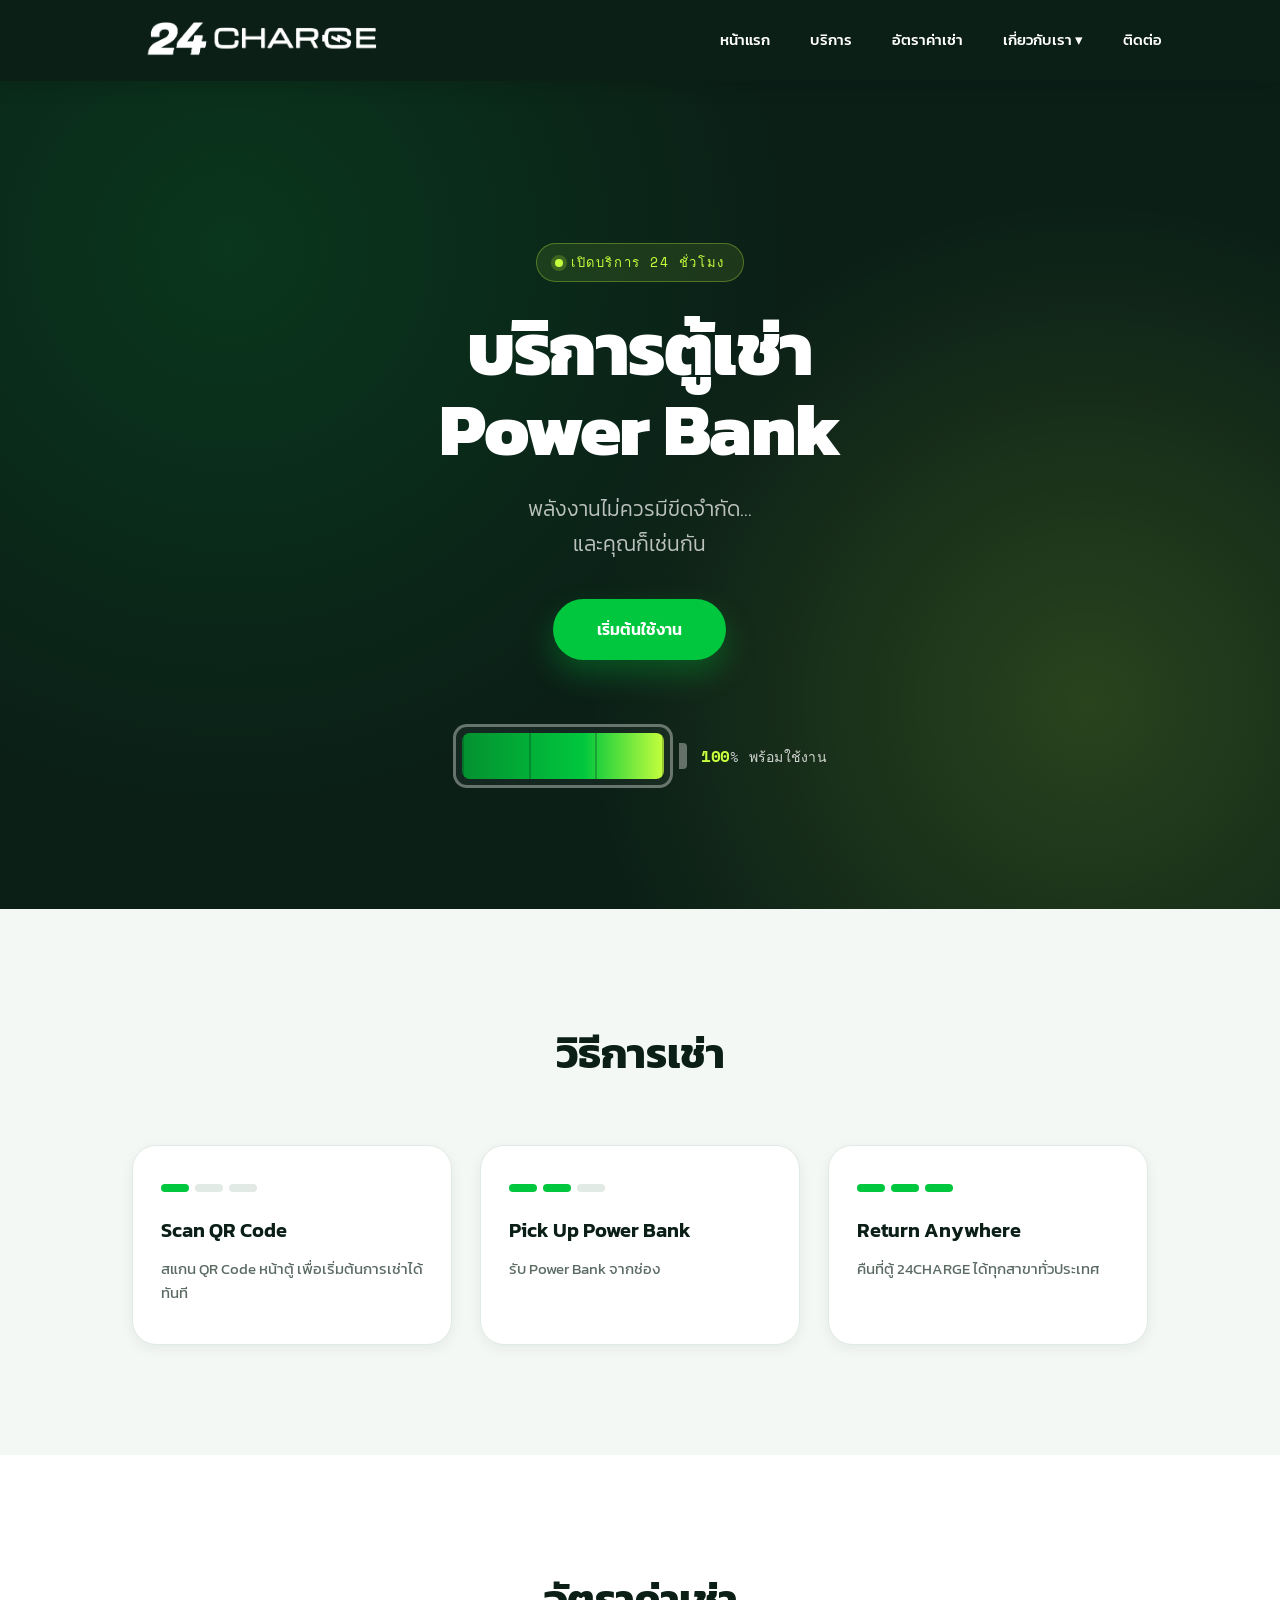
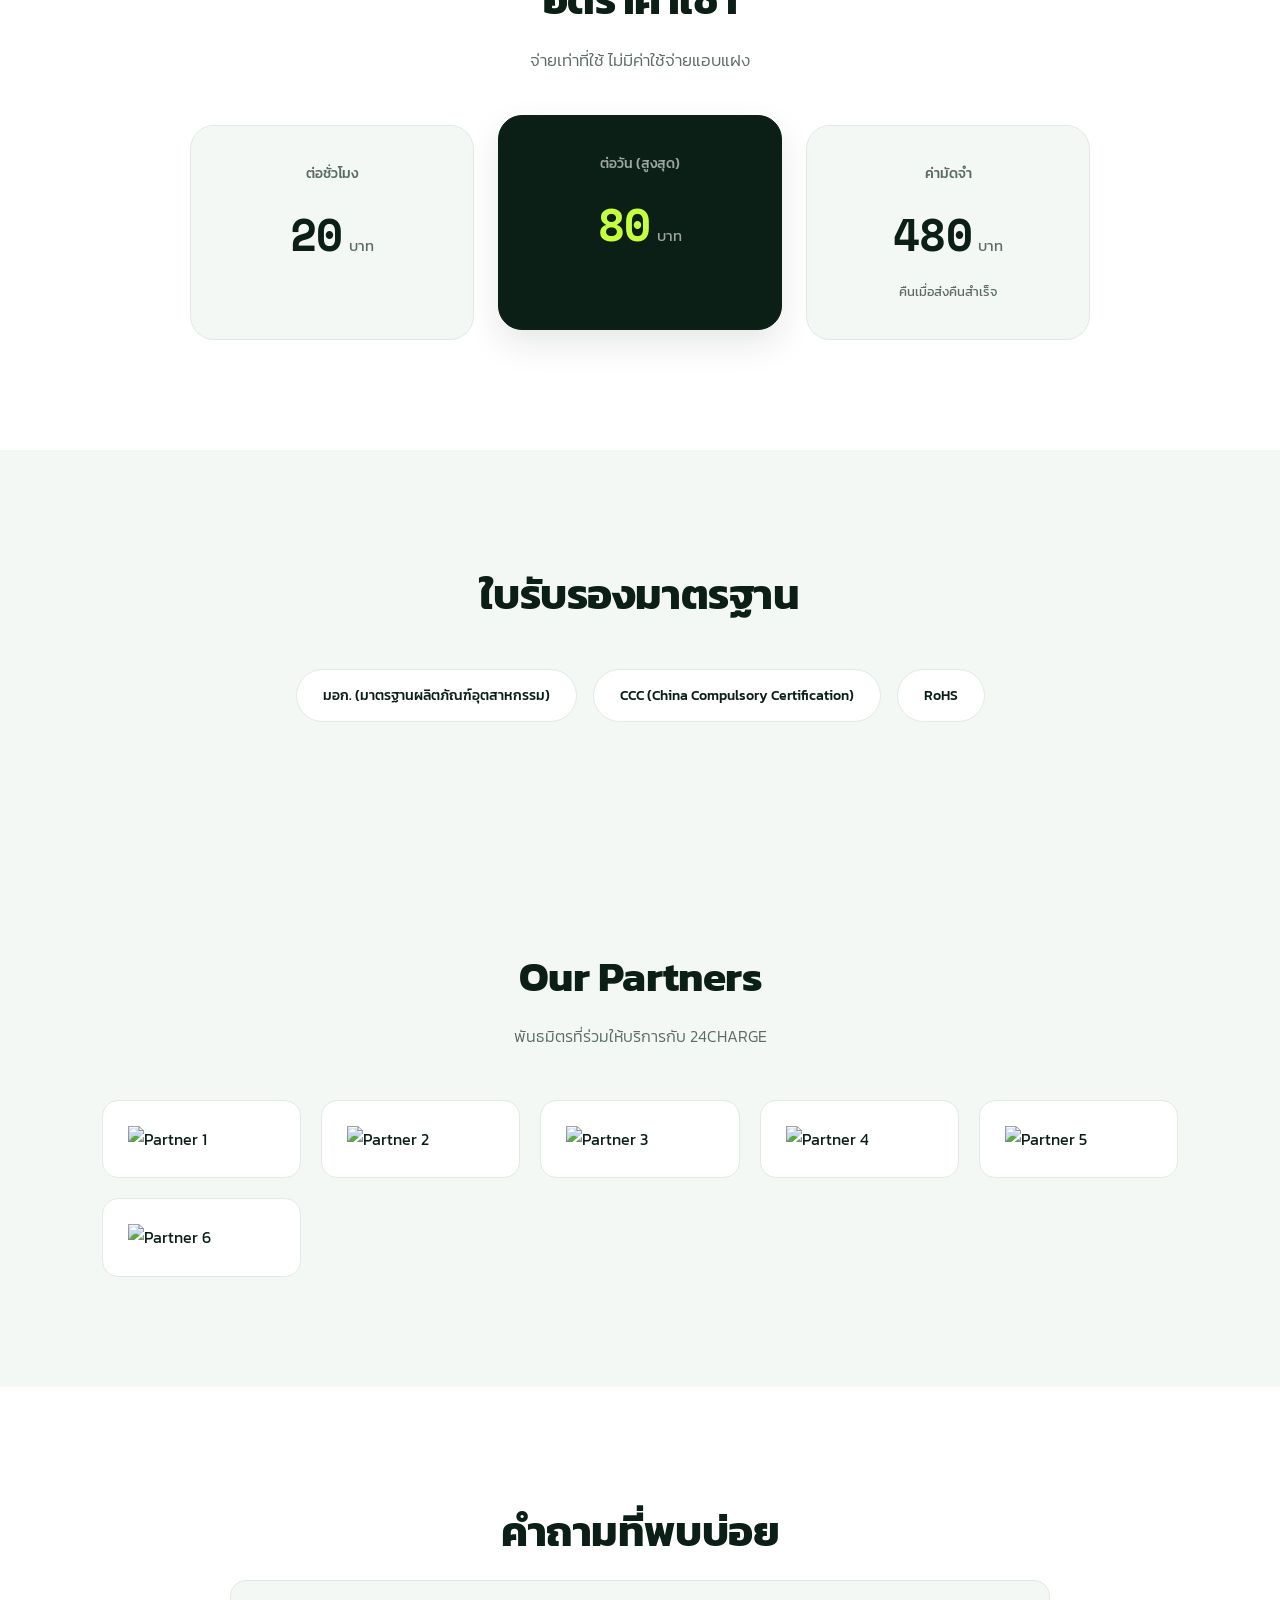
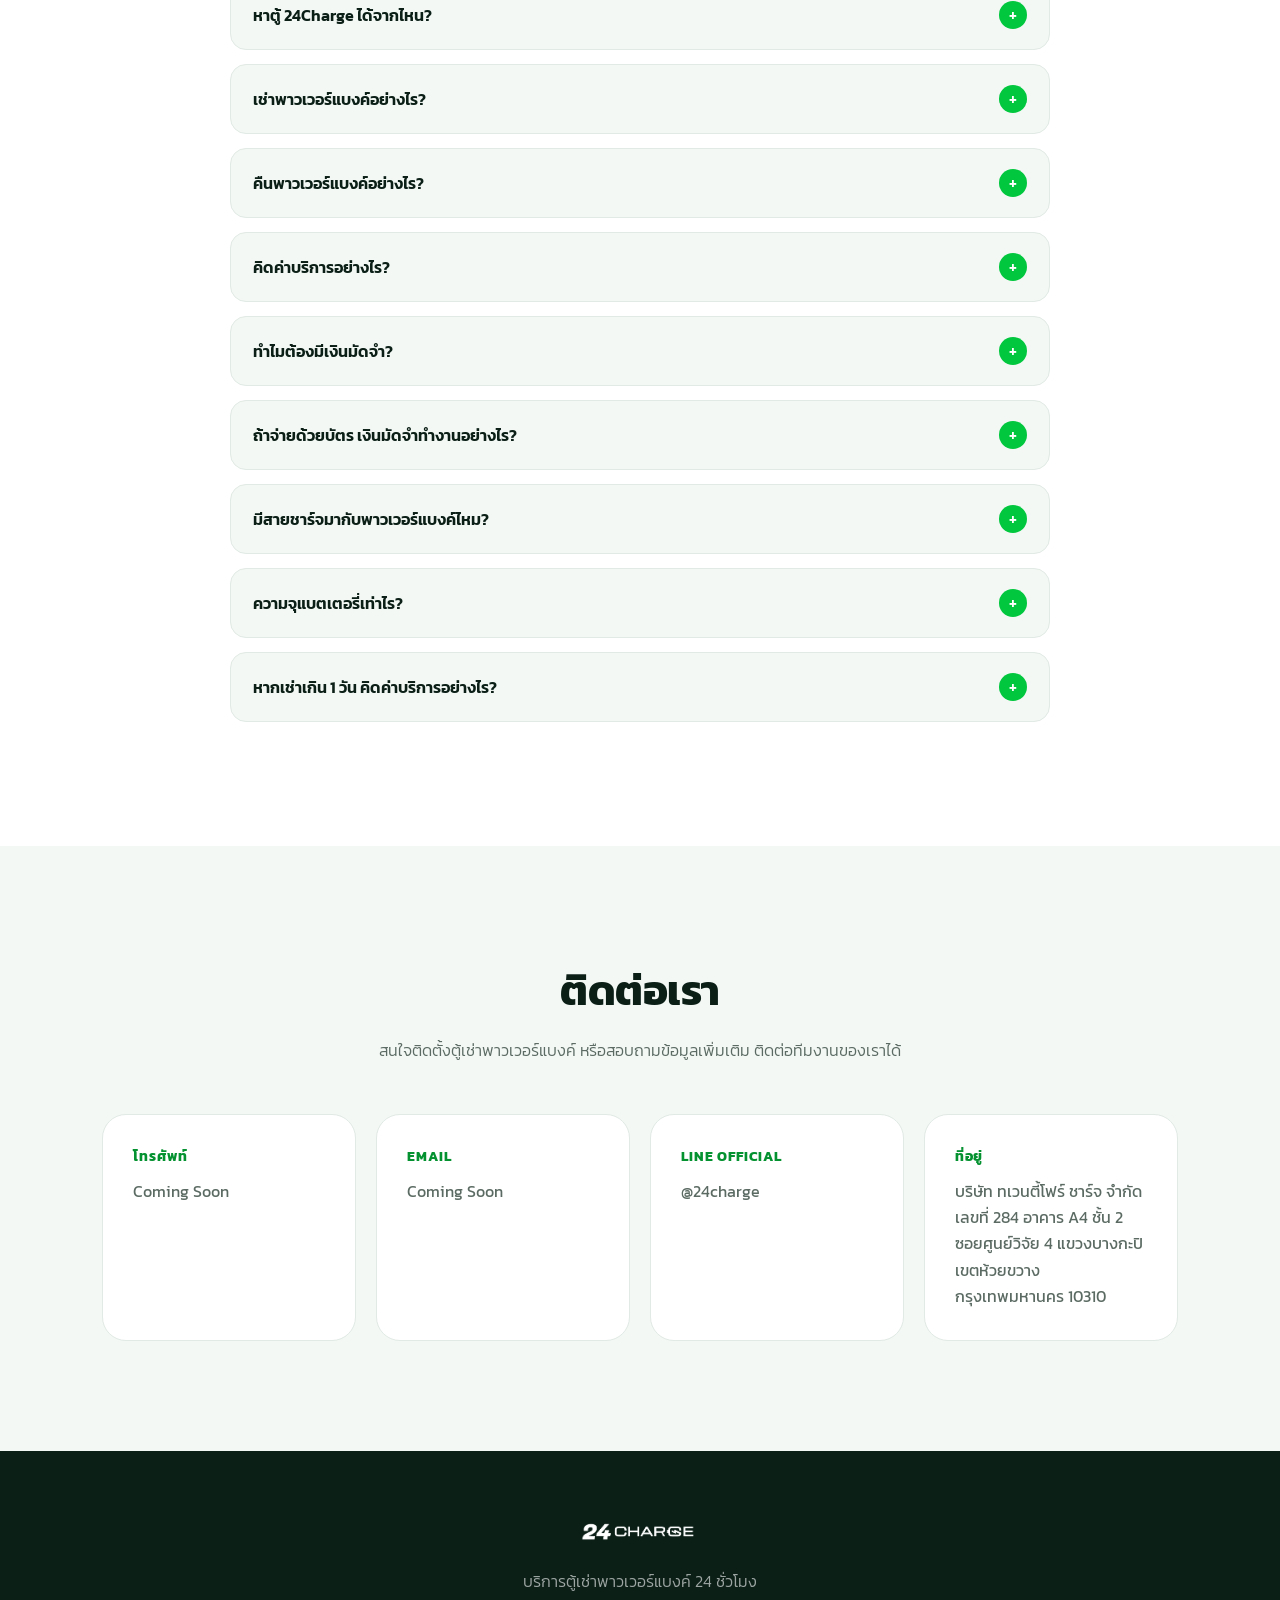
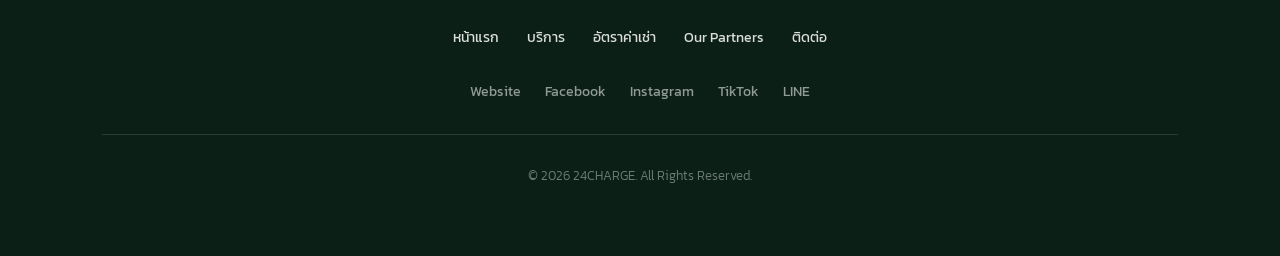
==== index.html @ c63363bd "Add website files" ====
<!DOCTYPE html>
<html lang="th">

<head>
    <meta charset="UTF-8">
    <meta name="viewport" content="width=device-width, initial-scale=1.0">

    <title>24CHARGE | Power Bank Rental</title>

    <!-- Google Font -->
    <link rel="preconnect" href="https://fonts.googleapis.com">
    <link rel="preconnect" href="https://fonts.gstatic.com" crossorigin>
    <link href="https://fonts.googleapis.com/css2?family=Kanit:wght@300;400;500;700;800&family=Space+Mono:wght@400;700&display=swap" rel="stylesheet">

    <!-- CSS -->
    <link rel="stylesheet" href="style.css">
</head>

<body>

    <!-- =======================
            NAVBAR
    ======================== -->

    <nav>

        <div class="logo">
            <a href="#hero">
                <img src="image/logo.png" alt="24CHARGE Logo">
            </a>
        </div>

        <button class="menu-toggle" aria-label="เปิดเมนู">
            <span></span>
            <span></span>
            <span></span>
        </button>

        <ul class="nav-menu">

            <li>
                <a href="#hero">หน้าแรก</a>
            </li>

            <li>
                <a href="#service">บริการ</a>
            </li>

            <li>
                <a href="#pricing">อัตราค่าเช่า</a>
            </li>

            <li class="dropdown">

                <a href="#" class="dropdown-btn">
                    เกี่ยวกับเรา
                    <span class="arrow">▾</span>
                </a>

                <ul class="dropdown-menu">

                    <li>
                        <a href="#partners">Our Partners</a>
                    </li>

                    <li>
                        <a href="#certificate">ใบรับรองมาตรฐาน</a>
                    </li>

                    <li>
                        <a href="#faq">FAQ</a>
                    </li>

                    <li>
                        <a href="#contact">ติดต่อเรา</a>
                    </li>

                </ul>

            </li>

            <li>
                <a href="#contact">ติดต่อ</a>
            </li>

        </ul>

    </nav>

    <!-- =======================
            HERO
    ======================== -->

    <section class="hero" id="hero">

        <div class="hero-content">

            <p class="eyebrow">เปิดบริการ 24 ชั่วโมง</p>

            <h1>
                บริการตู้เช่า
                <br>
                Power Bank
            </h1>

            <p class="hero-lead">
                พลังงานไม่ควรมีขีดจำกัด...
                <br>
                และคุณก็เช่นกัน
            </p>

            <a href="#service" class="btn">
                เริ่มต้นใช้งาน
            </a>

            <div class="battery-visual" aria-hidden="true">
                <div class="battery-shell">
                    <div class="battery-fill"></div>
                    <div class="battery-ticks">
                        <span></span><span></span><span></span><span></span>
                    </div>
                </div>
                <span class="battery-cap"></span>
                <p class="battery-label"><span class="num">100</span>% พร้อมใช้งาน</p>
            </div>

        </div>

    </section>

    <!-- =======================
            HOW IT WORKS
    ======================= -->

    <section class="how-it-works" id="service">

        <h2>วิธีการเช่า</h2>

        <div class="steps">

            <div class="step">
                <span class="step-pips"><i class="filled"></i><i></i><i></i></span>
                <h3>Scan QR Code</h3>
                <p>
                    สแกน QR Code หน้าตู้
                    เพื่อเริ่มต้นการเช่าได้ทันที
                </p>
            </div>

            <div class="step">
                <span class="step-pips"><i class="filled"></i><i class="filled"></i><i></i></span>
                <h3>Pick Up Power Bank</h3>
                <p>
                    รับ Power Bank
                    จากช่อง
                </p>
            </div>

            <div class="step">
                <span class="step-pips"><i class="filled"></i><i class="filled"></i><i class="filled"></i></span>
                <h3>Return Anywhere</h3>
                <p>
                    คืนที่ตู้ 24CHARGE
                    ได้ทุกสาขาทั่วประเทศ
                </p>
            </div>

        </div>

    </section>

    <!-- =======================
            PRICING
    ======================= -->

    <section class="pricing" id="pricing">

        <h2>อัตราค่าเช่า</h2>
        <p class="section-lead">จ่ายเท่าที่ใช้ ไม่มีค่าใช้จ่ายแอบแฝง</p>

        <div class="price-grid">

            <div class="price-card">
                <p class="price-label">ต่อชั่วโมง</p>
                <p class="price-value"><span class="num">20</span><small>บาท</small></p>
            </div>

            <div class="price-card price-card--brand">
                <p class="price-label">ต่อวัน (สูงสุด)</p>
                <p class="price-value"><span class="num">80</span><small>บาท</small></p>
            </div>

            <div class="price-card">
                <p class="price-label">ค่ามัดจำ</p>
                <p class="price-value"><span class="num">480</span><small>บาท</small></p>
                <p class="price-note">คืนเมื่อส่งคืนสำเร็จ</p>
            </div>

        </div>

    </section>

    <!-- =======================
          CERTIFICATES
    ======================= -->

    <section class="certificates" id="certificate">

        <h2>ใบรับรองมาตรฐาน</h2>

        <div class="certificate-list">
            <a href="#">มอก. (มาตรฐานผลิตภัณฑ์อุตสาหกรรม)</a>
            <a href="#">CCC (China Compulsory Certification)</a>
            <a href="#">RoHS</a>
        </div>

    </section>

    <!-- =======================
          OUR PARTNERS
    ======================= -->

    <section class="partners" id="partners">

        <h2>Our Partners</h2>

        <p class="partners-subtitle">
            พันธมิตรที่ร่วมให้บริการกับ 24CHARGE
        </p>

        <div class="partners-grid">
            <div class="partner-card"><img src="image/partner1.png" alt="Partner 1"></div>
            <div class="partner-card"><img src="image/partner2.png" alt="Partner 2"></div>
            <div class="partner-card"><img src="image/partner3.png" alt="Partner 3"></div>
            <div class="partner-card"><img src="image/partner4.png" alt="Partner 4"></div>
            <div class="partner-card"><img src="image/partner5.png" alt="Partner 5"></div>
            <div class="partner-card"><img src="image/partner6.png" alt="Partner 6"></div>
        </div>

    </section>

    <!-- =======================
            FAQ
    ======================= -->

    <section class="faq" id="faq">

        <h2>คำถามที่พบบ่อย</h2>

        <div class="faq-item">
            <button class="faq-question">
                หาตู้ 24Charge ได้จากไหน?
                <span>+</span>
            </button>
            <div class="faq-answer">
                <p>
                    สามารถดูตำแหน่งตู้ใกล้เคียงทั้งหมด <br>
                    ซึ่งแสดงจำนวนพาวเวอร์แบงค์ที่พร้อมให้เช่า <br>
                    และช่องว่างสำหรับคืน ได้จากแผนที่ภายในแอป 24Charge
                </p>
            </div>
        </div>

        <div class="faq-item">
            <button class="faq-question">
                เช่าพาวเวอร์แบงค์อย่างไร?
                <span>+</span>
            </button>
            <div class="faq-answer">
                <p>
                    เปิดแอป 24Charge หรือหน้าเว็บไซต์ <br>
                    แล้วสแกน QR Code บนตู้เพื่อเริ่มเช่า
                </p>
            </div>
        </div>

        <div class="faq-item">
            <button class="faq-question">
                คืนพาวเวอร์แบงค์อย่างไร?
                <span>+</span>
            </button>
            <div class="faq-answer">
                <p>
                    นำไปคืนที่ตู้ 24Charge ใดก็ได้ ใส่พาวเวอร์แบงค์ลงช่องว่าง <br>
                    ระบบจะแสดงผลการคืน พร้อมสรุปรายละเอียดการเช่า <br>
                    ในการคืนพาวเวอร์แบงค์ ผู้ใช้ต้องใส่พาวเวอร์แบงค์ <br>
                    โดยหันด้านที่มีสายชาร์จเข้าไปในช่องว่างของตู้
                </p>
            </div>
        </div>

        <div class="faq-item">
            <button class="faq-question">
                คิดค่าบริการอย่างไร?
                <span>+</span>
            </button>
            <div class="faq-answer">
                <p>
                    ค่าบริการชั่วโมงละ 20 บาท แต่ไม่เกิน 80 บาทต่อวัน <br>
                    เศษของชั่วโมงจะถูกคิดเป็นชั่วโมงเต็ม <br>
                    ถ้าเช่ามากกว่า 6 วัน ระบบจะถือว่า "ไม่คืน" <br>
                    และจะถูกคิดเงิน 480 บาท ซึ่งเป็นเงินมัดจำ
                    <br><br>
                    อย่างไรก็ดี ในช่วงกิจกรรมพิเศษ เช่น คอนเสิร์ต เทศกาลดนตรี <br>
                    นิทรรศการ งานแฟร์ และการแสดงพิเศษอื่นๆ อัตราค่าบริการและ/<br>
                    หรือจำนวนเงินมัดจำอาจมีการปรับเปลี่ยน ทั้งนี้ รายละเอียด<br>
                    การปรับเปลี่ยนดังกล่าวจะแสดงและแจ้งให้ทราบอย่างชัดเจน ณ สถานี<br>
                    ให้บริการในขณะทำการเช่า
                </p>
            </div>
        </div>

        <div class="faq-item">
            <button class="faq-question">
                ทำไมต้องมีเงินมัดจำ?
                <span>+</span>
            </button>
            <div class="faq-answer">
                <p>
                    เป็นเงินค้ำประกันของพาวเวอร์แบงค์ กรณีไม่คืนหรือทำหาย <br>
                    ถ้าคืนภายใน 6 วัน เงินมัดจำจะไม่ถูกหักเต็มจำนวน <br>
                    และลูกค้าไม่จำเป็นต้องนำพาวเวอร์แบงค์มาคืน
                </p>
            </div>
        </div>

        <div class="faq-item">
            <button class="faq-question">
                ถ้าจ่ายด้วยบัตร เงินมัดจำทำงานอย่างไร?
                <span>+</span>
            </button>
            <div class="faq-answer">
                <p>
                    เมื่อเริ่มเช่า บัตรของคุณจะถูกกันวงเงิน 480 บาท ถ้าคืนในเวลา <br>
                    วงเงินจะถูกปล่อยคืน ถ้าเกิน 6 วัน <br>
                    วงเงินที่กันไว้จะกลายเป็นการตัดเงินจริง
                </p>
            </div>
        </div>

        <div class="faq-item">
            <button class="faq-question">
                มีสายชาร์จมากับพาวเวอร์แบงค์ไหม?
                <span>+</span>
            </button>
            <div class="faq-answer">
                <p>
                    มีสายชาร์จให้ในตัวพาวเวอร์แบงค์ เป็นสาย Micro USB, <br>
                    Lightning และ USB-C ชาร์จได้ทีละ 1 อุปกรณ์เท่านั้น
                </p>
            </div>
        </div>

        <div class="faq-item">
            <button class="faq-question">
                ความจุแบตเตอรี่เท่าไร?
                <span>+</span>
            </button>
            <div class="faq-answer">
                <p>
                    <span class="num">8,000</span> mAh หากใช้จนหมด สามารถชาร์จแบตเตอรี่เองได้
                </p>
            </div>
        </div>

        <div class="faq-item">
            <button class="faq-question">
                หากเช่าเกิน 1 วัน คิดค่าบริการอย่างไร?
                <span>+</span>
            </button>
            <div class="faq-answer">
                <p>
                    หากเช่าเกิน 1 วัน ค่าบริการถัดไปจะคิดเป็นรายวัน วันละ 80 บาท <br>
                    เช่าได้สูงสุด 6 วัน หากเกิน 6 วัน เงินมัดจำจะถูกหักเป็นจำนวนเงิน <br>
                    480 บาท
                </p>
            </div>
        </div>

    </section>

    <!-- =======================
            CONTACT
    ======================= -->

    <section class="contact" id="contact">

        <h2>ติดต่อเรา</h2>

        <p class="contact-subtitle">
            สนใจติดตั้งตู้เช่าพาวเวอร์แบงค์ หรือสอบถามข้อมูลเพิ่มเติม
            ติดต่อทีมงานของเราได้
        </p>

        <div class="contact-grid">

            <div class="contact-item">
                <h3>โทรศัพท์</h3>
                <p>Coming Soon</p>
            </div>

            <div class="contact-item">
                <h3>Email</h3>
                <p>Coming Soon</p>
            </div>

            <div class="contact-item">
                <h3>LINE Official</h3>
                <p>@24charge</p>
            </div>

            <div class="contact-item">
                <h3>ที่อยู่</h3>
                <p>
                    บริษัท ทเวนตี้โฟร์ ชาร์จ จำกัด<br>
                    เลขที่ 284 อาคาร A4 ชั้น 2<br>
                    ซอยศูนย์วิจัย 4 แขวงบางกะปิ<br>
                    เขตห้วยขวาง กรุงเทพมหานคร 10310
                </p>
            </div>

        </div>

    </section>

    <!-- =======================
            FOOTER
    ======================= -->

    <footer>

        <img src="image/logo.png" alt="24CHARGE Logo">

        <p>บริการตู้เช่าพาวเวอร์แบงค์ 24 ชั่วโมง</p>

        <div class="footer-menu">
            <a href="#hero">หน้าแรก</a>
            <a href="#service">บริการ</a>
            <a href="#pricing">อัตราค่าเช่า</a>
            <a href="#partners">Our Partners</a>
            <a href="#contact">ติดต่อ</a>
        </div>

        <div class="social">
            <a href="#">Website</a>
            <a href="#">Facebook</a>
            <a href="#">Instagram</a>
            <a href="#">TikTok</a>
            <a href="#">LINE</a>
        </div>

        <hr>

        <p>© 2026 24CHARGE. All Rights Reserved.</p>

    </footer>

    <script src="script.js"></script>

</body>
</html>
---- style.css ----
/* =========================
   24CHARGE — "Charge Meter"
   Design tokens
========================= */

:root{
    --ink:#0B1F17;
    --brand:#00C73D;
    --brand-dark:#049130;
    --spark:#C6FF3D;
    --surface:#F3F8F5;
    --surface-alt:#FFFFFF;
    --text-muted:#5B6B63;
    --border:#E1EAE4;

    --font-display:"Kanit",sans-serif;
    --font-mono:"Space Mono",monospace;

    --radius-lg:24px;
    --radius-md:16px;
    --radius-pill:999px;

    --shadow-sm:0 4px 14px rgba(11,31,23,.06);
    --shadow-md:0 14px 34px rgba(11,31,23,.10);
}

*{
    margin:0;
    padding:0;
    box-sizing:border-box;
    font-family:var(--font-display);
}

html{
    scroll-behavior:smooth;
}

body{
    background:var(--surface);
    color:var(--ink);
    line-height:1.65;
    overflow-x:hidden;
}

.num{
    font-family:var(--font-mono);
    font-weight:700;
    letter-spacing:-0.02em;
}

a{
    -webkit-tap-highlight-color:transparent;
}

:focus-visible{
    outline:3px solid var(--spark);
    outline-offset:3px;
}

@media (prefers-reduced-motion: reduce){
    *{
        animation-duration:.001ms !important;
        animation-iteration-count:1 !important;
        transition-duration:.001ms !important;
    }
}

/* =========================
   NAVBAR
========================= */

nav{
    position:sticky;
    top:0;
    z-index:999;
    display:flex;
    align-items:center;
    justify-content:space-between;
    padding:16px 8%;
    background:var(--ink);
    box-shadow:0 4px 20px rgba(0,0,0,.15);
}

.logo img{
    height:42px;
    filter:brightness(0) invert(1);
}

.nav-menu{
    display:flex;
    align-items:center;
    list-style:none;
    gap:8px;
}

.nav-menu a{
    color:#fff;
    text-decoration:none;
    font-weight:500;
    font-size:15px;
    padding:10px 16px;
    border-radius:var(--radius-pill);
    transition:.25s ease;
    display:inline-block;
}

.nav-menu > li > a:hover{
    background:rgba(255,255,255,.1);
    color:var(--spark);
}

.menu-toggle{
    display:none;
}

/* =========================
   HERO
========================= */

.hero{
    position:relative;
    min-height:92vh;
    display:flex;
    justify-content:center;
    align-items:center;
    text-align:center;
    padding:120px 30px 80px;
    background:
        radial-gradient(circle at 18% 20%, rgba(0,199,61,.14), transparent 45%),
        radial-gradient(circle at 85% 75%, rgba(198,255,61,.16), transparent 40%),
        var(--ink);
    color:#fff;
    overflow:hidden;
}

.hero-content{
    max-width:720px;
    display:flex;
    flex-direction:column;
    align-items:center;
}

.eyebrow{
    display:inline-flex;
    align-items:center;
    gap:8px;
    font-family:var(--font-mono);
    font-size:13px;
    letter-spacing:.12em;
    text-transform:uppercase;
    color:var(--spark);
    background:rgba(198,255,61,.1);
    border:1px solid rgba(198,255,61,.3);
    padding:8px 18px;
    border-radius:var(--radius-pill);
    margin-bottom:28px;
}

.eyebrow::before{
    content:"";
    width:8px;
    height:8px;
    border-radius:50%;
    background:var(--spark);
    box-shadow:0 0 0 4px rgba(198,255,61,.2);
}

.hero h1{
    font-size:clamp(40px,6.5vw,74px);
    font-weight:800;
    line-height:1.08;
    letter-spacing:-0.02em;
}

.hero-lead{
    margin-top:22px;
    font-size:clamp(17px,2vw,21px);
    color:rgba(255,255,255,.72);
    font-weight:300;
}

.btn{
    display:inline-block;
    margin-top:38px;
    padding:17px 44px;
    background:var(--brand);
    color:#fff;
    text-decoration:none;
    border-radius:var(--radius-pill);
    font-weight:600;
    box-shadow:0 14px 30px rgba(0,199,61,.3);
    transition:.25s ease;
}

.btn:hover{
    transform:translateY(-3px);
    background:var(--brand-dark);
    box-shadow:0 18px 36px rgba(0,199,61,.4);
}

/* Signature element: animated battery / charge meter */

.battery-visual{
    margin-top:64px;
    display:flex;
    align-items:center;
    gap:14px;
}

.battery-shell{
    position:relative;
    width:220px;
    height:64px;
    border:3px solid rgba(255,255,255,.35);
    border-radius:14px;
    padding:6px;
    overflow:hidden;
    background:rgba(255,255,255,.04);
}

.battery-fill{
    height:100%;
    width:0%;
    border-radius:8px;
    background:linear-gradient(90deg,var(--brand-dark),var(--brand) 60%,var(--spark));
    animation:charge-up 2.6s cubic-bezier(.2,.7,.3,1) .4s forwards;
}

@keyframes charge-up{
    to{ width:100%; }
}

.battery-ticks{
    position:absolute;
    inset:6px;
    display:flex;
    justify-content:space-between;
    pointer-events:none;
}

.battery-ticks span{
    width:2px;
    background:rgba(11,31,23,.25);
}

.battery-cap{
    width:8px;
    height:26px;
    background:rgba(255,255,255,.35);
    border-radius:0 4px 4px 0;
    margin-left:-8px;
}

.battery-label{
    font-family:var(--font-mono);
    font-size:14px;
    color:rgba(255,255,255,.8);
    letter-spacing:.02em;
    white-space:nowrap;
}

.battery-label .num{
    color:var(--spark);
    font-size:16px;
}

/* =========================
   SECTION
========================= */

section{
    padding:110px 8%;
}

section h2{
    text-align:center;
    font-size:clamp(30px,4vw,42px);
    font-weight:700;
    letter-spacing:-0.01em;
}

.section-lead{
    text-align:center;
    color:var(--text-muted);
    margin-top:12px;
    font-weight:300;
    font-size:17px;
}

/* =========================
   HOW IT WORKS
========================= */

.steps{
    margin-top:56px;
    display:flex;
    gap:28px;
    justify-content:center;
    flex-wrap:wrap;
}

.step{
    flex:1;
    min-width:250px;
    max-width:320px;
    background:var(--surface-alt);
    border:1px solid var(--border);
    border-radius:var(--radius-lg);
    padding:38px 28px;
    text-align:left;
    box-shadow:var(--shadow-sm);
    transition:.3s ease;
}

.step:hover{
    transform:translateY(-8px);
    box-shadow:var(--shadow-md);
    border-color:var(--brand);
}

.step-pips{
    display:flex;
    gap:6px;
    margin-bottom:22px;
}

.step-pips i{
    width:28px;
    height:8px;
    border-radius:4px;
    background:var(--border);
}

.step-pips i.filled{
    background:var(--brand);
}

.step h3{
    font-size:20px;
    font-weight:600;
    margin-bottom:10px;
}

.step p{
    color:var(--text-muted);
    font-size:15px;
}

/* =========================
   PRICING
========================= */

.pricing{
    background:var(--surface-alt);
}

.price-grid{
    margin-top:50px;
    display:grid;
    grid-template-columns:repeat(3,1fr);
    gap:24px;
    max-width:900px;
    margin-left:auto;
    margin-right:auto;
}

.price-card{
    background:var(--surface);
    border:1px solid var(--border);
    border-radius:var(--radius-lg);
    padding:36px 24px;
    text-align:center;
}

.price-card--brand{
    background:var(--ink);
    border-color:var(--ink);
    transform:translateY(-10px);
    box-shadow:var(--shadow-md);
}

.price-label{
    font-size:14px;
    color:var(--text-muted);
    font-weight:500;
}

.price-card--brand .price-label{
    color:rgba(255,255,255,.6);
}

.price-value{
    margin-top:14px;
    display:flex;
    align-items:baseline;
    justify-content:center;
    gap:6px;
}

.price-value .num{
    font-size:44px;
    color:var(--ink);
}

.price-card--brand .price-value .num{
    color:var(--spark);
}

.price-value small{
    font-size:15px;
    color:var(--text-muted);
}

.price-card--brand .price-value small{
    color:rgba(255,255,255,.6);
}

.price-note{
    margin-top:10px;
    font-size:13px;
    color:var(--text-muted);
}

/* =========================
   CERTIFICATE
========================= */

.certificate-list{
    display:flex;
    flex-wrap:wrap;
    justify-content:center;
    gap:16px;
    margin-top:40px;
}

.certificate-list a{
    text-decoration:none;
    color:var(--ink);
    font-weight:500;
    font-size:14px;
    background:var(--surface-alt);
    border:1px solid var(--border);
    padding:14px 26px;
    border-radius:var(--radius-pill);
    transition:.25s ease;
}

.certificate-list a:hover{
    transform:translateY(-3px);
    border-color:var(--brand);
    color:var(--brand-dark);
    box-shadow:var(--shadow-sm);
}

/* =========================
   PARTNERS
========================= */

.partners-subtitle{
    text-align:center;
    color:var(--text-muted);
    margin-top:12px;
    margin-bottom:50px;
    font-weight:300;
}

.partners-grid{
    display:grid;
    grid-template-columns:repeat(auto-fit,minmax(180px,1fr));
    gap:20px;
}

.partner-card{
    background:var(--surface-alt);
    border:1px solid var(--border);
    border-radius:var(--radius-md);
    padding:25px;
    transition:.3s ease;
}

.partner-card:hover{
    transform:translateY(-6px);
    box-shadow:var(--shadow-sm);
}

.partner-card img{
    width:100%;
    height:80px;
    object-fit:contain;
}

/* =========================
   FAQ
========================= */

.faq{
    background:var(--surface-alt);
}

.faq-item{
    max-width:820px;
    margin:14px auto;
    background:var(--surface);
    border:1px solid var(--border);
    border-radius:var(--radius-md);
    overflow:hidden;
}

.faq-question{
    width:100%;
    padding:20px 22px;
    border:none;
    background:transparent;
    font-size:16px;
    font-weight:600;
    color:var(--ink);
    display:flex;
    justify-content:space-between;
    align-items:center;
    gap:16px;
    cursor:pointer;
    text-align:left;
}

.faq-question span{
    flex-shrink:0;
    width:28px;
    height:28px;
    display:flex;
    align-items:center;
    justify-content:center;
    border-radius:50%;
    background:var(--brand);
    color:#fff;
    font-family:var(--font-mono);
    transition:.3s ease;
}

.faq-item.active .faq-question span{
    transform:rotate(135deg);
    background:var(--ink);
}

.faq-answer{
    display:grid;
    grid-template-rows:0fr;
    transition:grid-template-rows .3s ease;
}

.faq-answer p{
    overflow:hidden;
    padding:0 22px;
    color:var(--text-muted);
    font-size:15px;
}

.faq-item.active .faq-answer{
    grid-template-rows:1fr;
}

.faq-item.active .faq-answer p{
    padding:0 22px 22px;
}

/* =========================
   CONTACT
========================= */

.contact{
    background:var(--surface);
}

.contact-subtitle{
    text-align:center;
    color:var(--text-muted);
    max-width:600px;
    margin:12px auto 50px;
    font-weight:300;
}

.contact-grid{
    display:grid;
    grid-template-columns:repeat(auto-fit,minmax(240px,1fr));
    gap:20px;
}

.contact-item{
    background:var(--surface-alt);
    border:1px solid var(--border);
    padding:30px;
    border-radius:var(--radius-lg);
    transition:.3s ease;
}

.contact-item:hover{
    transform:translateY(-6px);
    box-shadow:var(--shadow-sm);
}

.contact-item h3{
    font-size:14px;
    text-transform:uppercase;
    letter-spacing:.06em;
    color:var(--brand-dark);
    margin-bottom:10px;
}

.contact-item p{
    color:var(--text-muted);
}

/* =========================
   FOOTER
========================= */

footer{
    background:var(--ink);
    color:#fff;
    text-align:center;
    padding:70px 8%;
}

footer img{
    width:160px;
    margin-bottom:20px;
    filter:brightness(0) invert(1);
}

footer > p{
    color:rgba(255,255,255,.6);
    font-weight:300;
}

.footer-menu{
    margin:28px 0;
}

.footer-menu a{
    color:#fff;
    text-decoration:none;
    margin:0 12px;
    font-size:14px;
    opacity:.85;
}

.footer-menu a:hover{
    opacity:1;
    color:var(--spark);
}

.social{
    margin:25px 0;
}

.social a{
    color:rgba(255,255,255,.55);
    text-decoration:none;
    margin:0 10px;
    font-size:14px;
}

.social a:hover{
    color:var(--spark);
}

footer hr{
    border:none;
    border-top:1px solid rgba(255,255,255,.12);
    margin:30px 0;
}

footer > p:last-child{
    font-size:13px;
    color:rgba(255,255,255,.4);
}

/* =========================
   DROPDOWN
========================= */

.dropdown{
    position:relative;
}

.dropdown-btn{
    display:flex;
    align-items:center;
    gap:4px;
}

.arrow{
    transition:.25s ease;
}

.dropdown.active .arrow{
    transform:rotate(180deg);
}

.dropdown-menu{
    position:absolute;
    top:120%;
    right:0;
    min-width:220px;
    background:#fff;
    border-radius:var(--radius-md);
    box-shadow:0 16px 40px rgba(0,0,0,.18);
    list-style:none;
    opacity:0;
    visibility:hidden;
    transform:translateY(10px);
    transition:.25s ease;
    overflow:hidden;
}

.dropdown.active .dropdown-menu{
    opacity:1;
    visibility:visible;
    transform:translateY(0);
}

.dropdown-menu a{
    display:block;
    padding:13px 20px;
    color:var(--ink);
    font-size:14px;
}

.dropdown-menu a:hover{
    background:var(--surface);
    color:var(--brand-dark);
}

/* =========================
   MOBILE
========================= */

@media(max-width:768px){

    nav{
        padding:16px 25px;
    }

    .menu-toggle{
        display:flex;
        flex-direction:column;
        justify-content:center;
        gap:5px;
        width:32px;
        height:32px;
        background:none;
        border:none;
        cursor:pointer;
    }

    .menu-toggle span{
        width:26px;
        height:2px;
        background:#fff;
        border-radius:2px;
        transition:.25s ease;
        transform-origin:center;
    }

    .menu-toggle.active span:nth-child(1){
        transform:translateY(7px) rotate(45deg);
    }

    .menu-toggle.active span:nth-child(2){
        opacity:0;
    }

    .menu-toggle.active span:nth-child(3){
        transform:translateY(-7px) rotate(-45deg);
    }

    section{
        padding:72px 24px;
    }

    .hero{
        padding-top:110px;
    }

    .hero h1{
        font-size:38px;
    }

    .hero-lead{
        font-size:17px;
    }

    .battery-shell{
        width:170px;
        height:52px;
    }

    section h2{
        font-size:28px;
    }

    .price-grid{
        grid-template-columns:1fr;
    }

    .price-card--brand{
        transform:none;
    }

    .nav-menu{
        display:none;
        position:absolute;
        top:100%;
        left:0;
        width:100%;
        background:#fff;
        flex-direction:column;
        align-items:stretch;
        gap:0;
        box-shadow:0 10px 20px rgba(0,0,0,.12);
    }

    .nav-menu.show{
        display:flex;
    }

    .nav-menu li{
        border-bottom:1px solid var(--border);
    }

    .nav-menu a{
        display:block;
        padding:16px 20px;
        color:var(--ink);
        border-radius:0;
    }

    .nav-menu > li > a:hover{
        background:var(--surface);
        color:var(--brand-dark);
    }

    .dropdown-menu{
        position:static;
        opacity:1;
        visibility:visible;
        transform:none;
        box-shadow:none;
        display:none;
        border-radius:0;
        background:var(--surface);
    }

    .dropdown.active .dropdown-menu{
        display:block;
    }
}
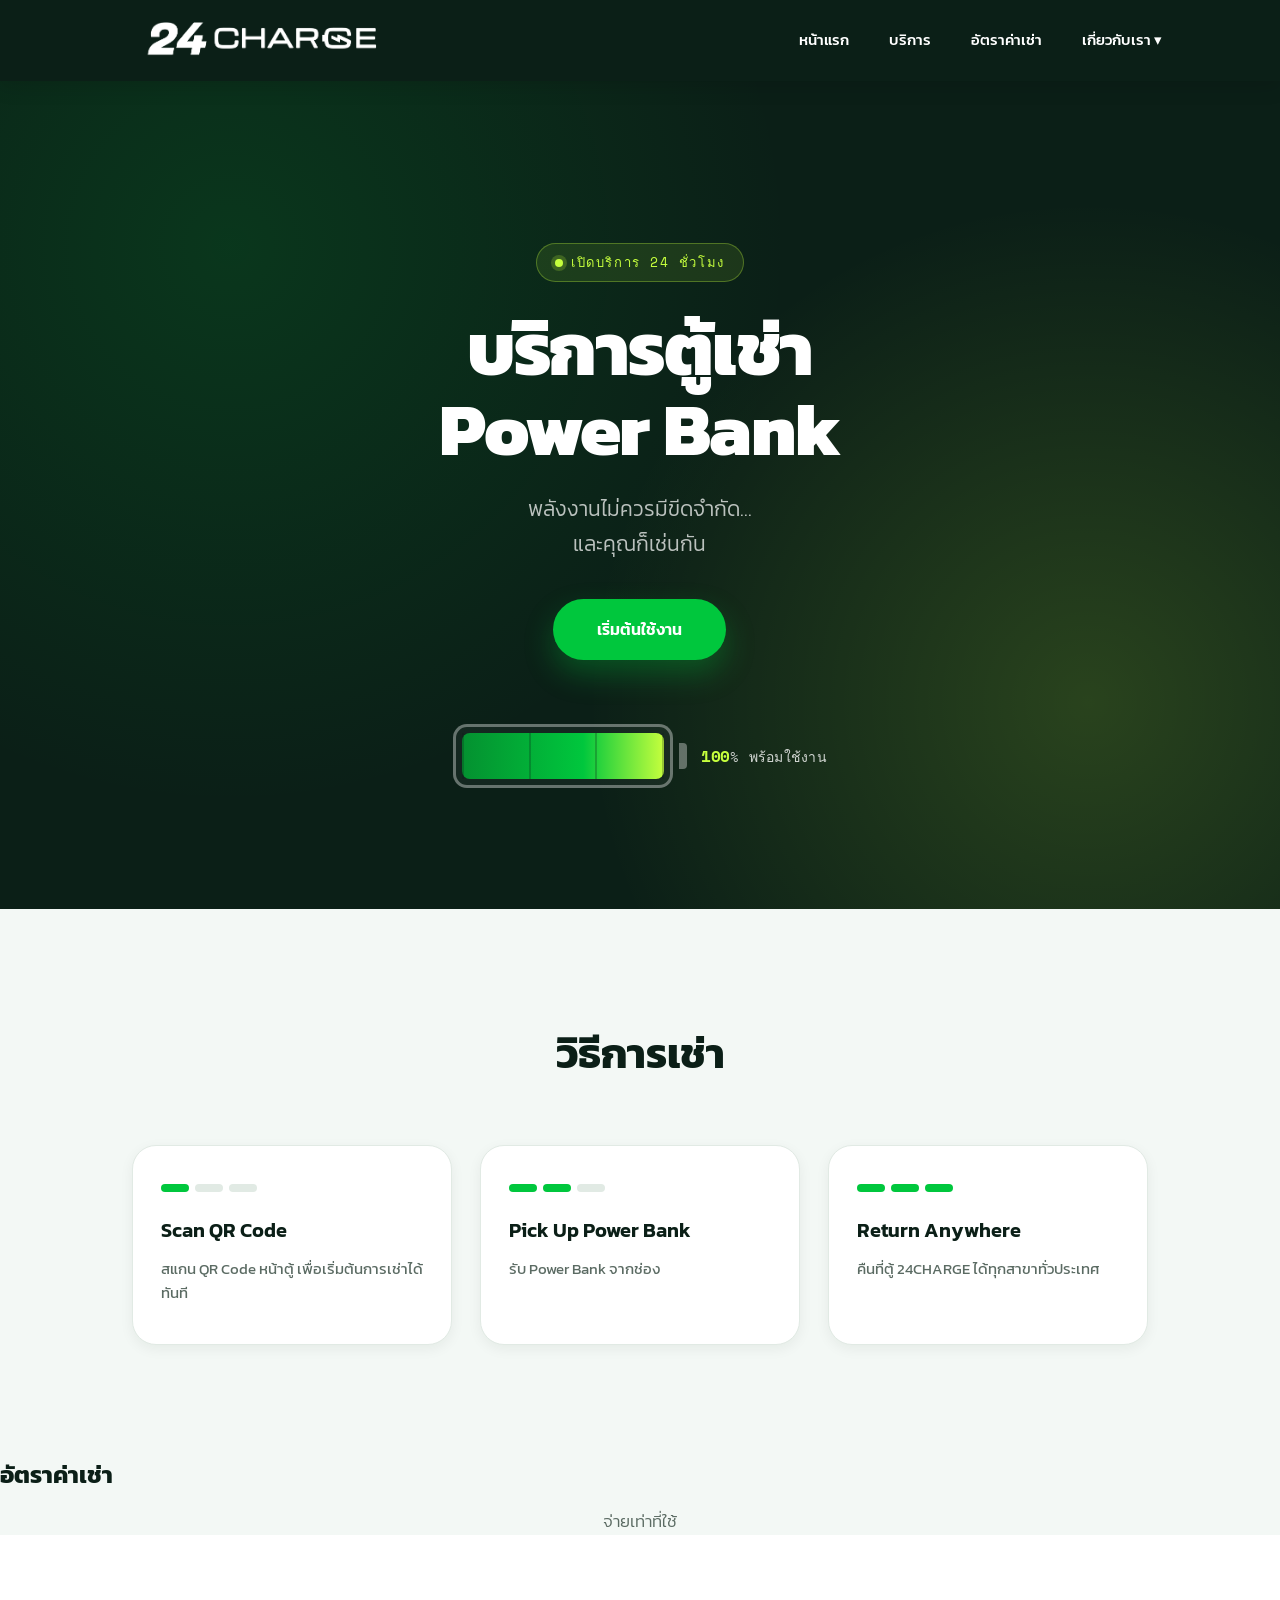
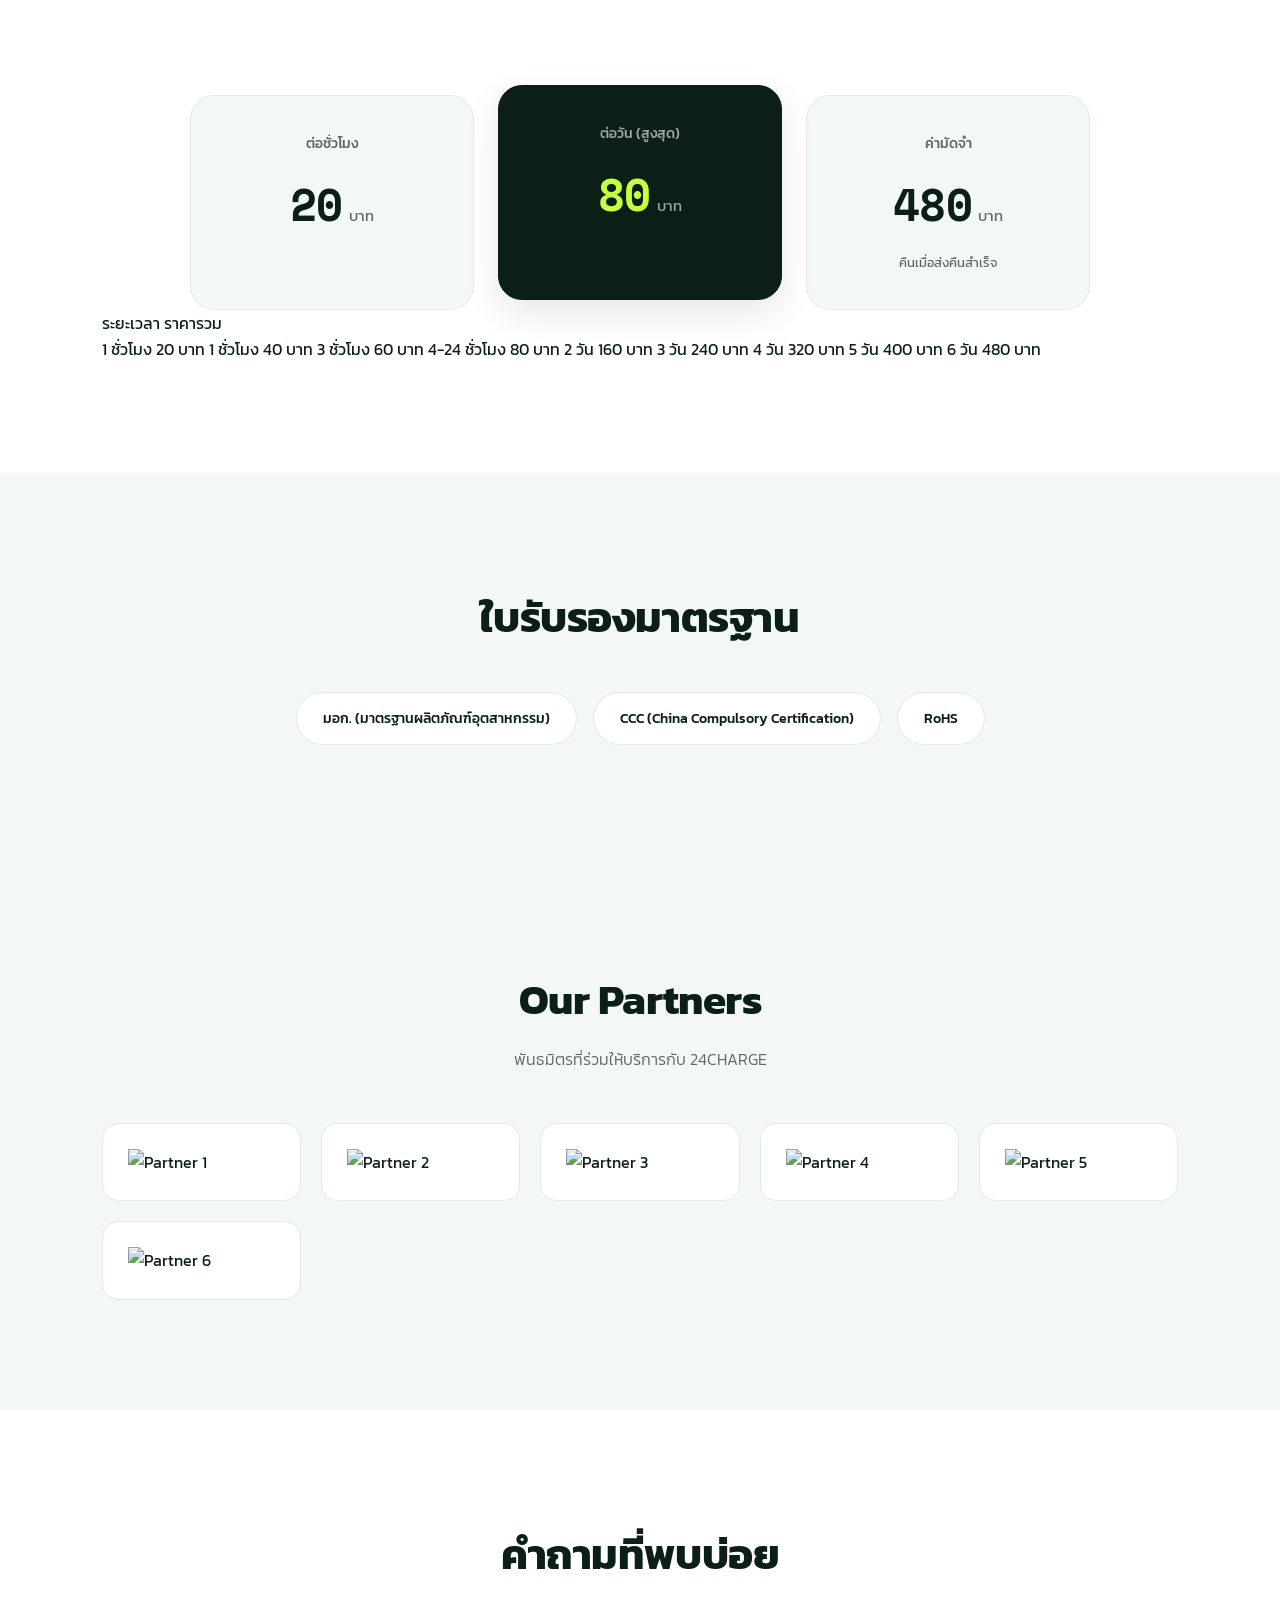
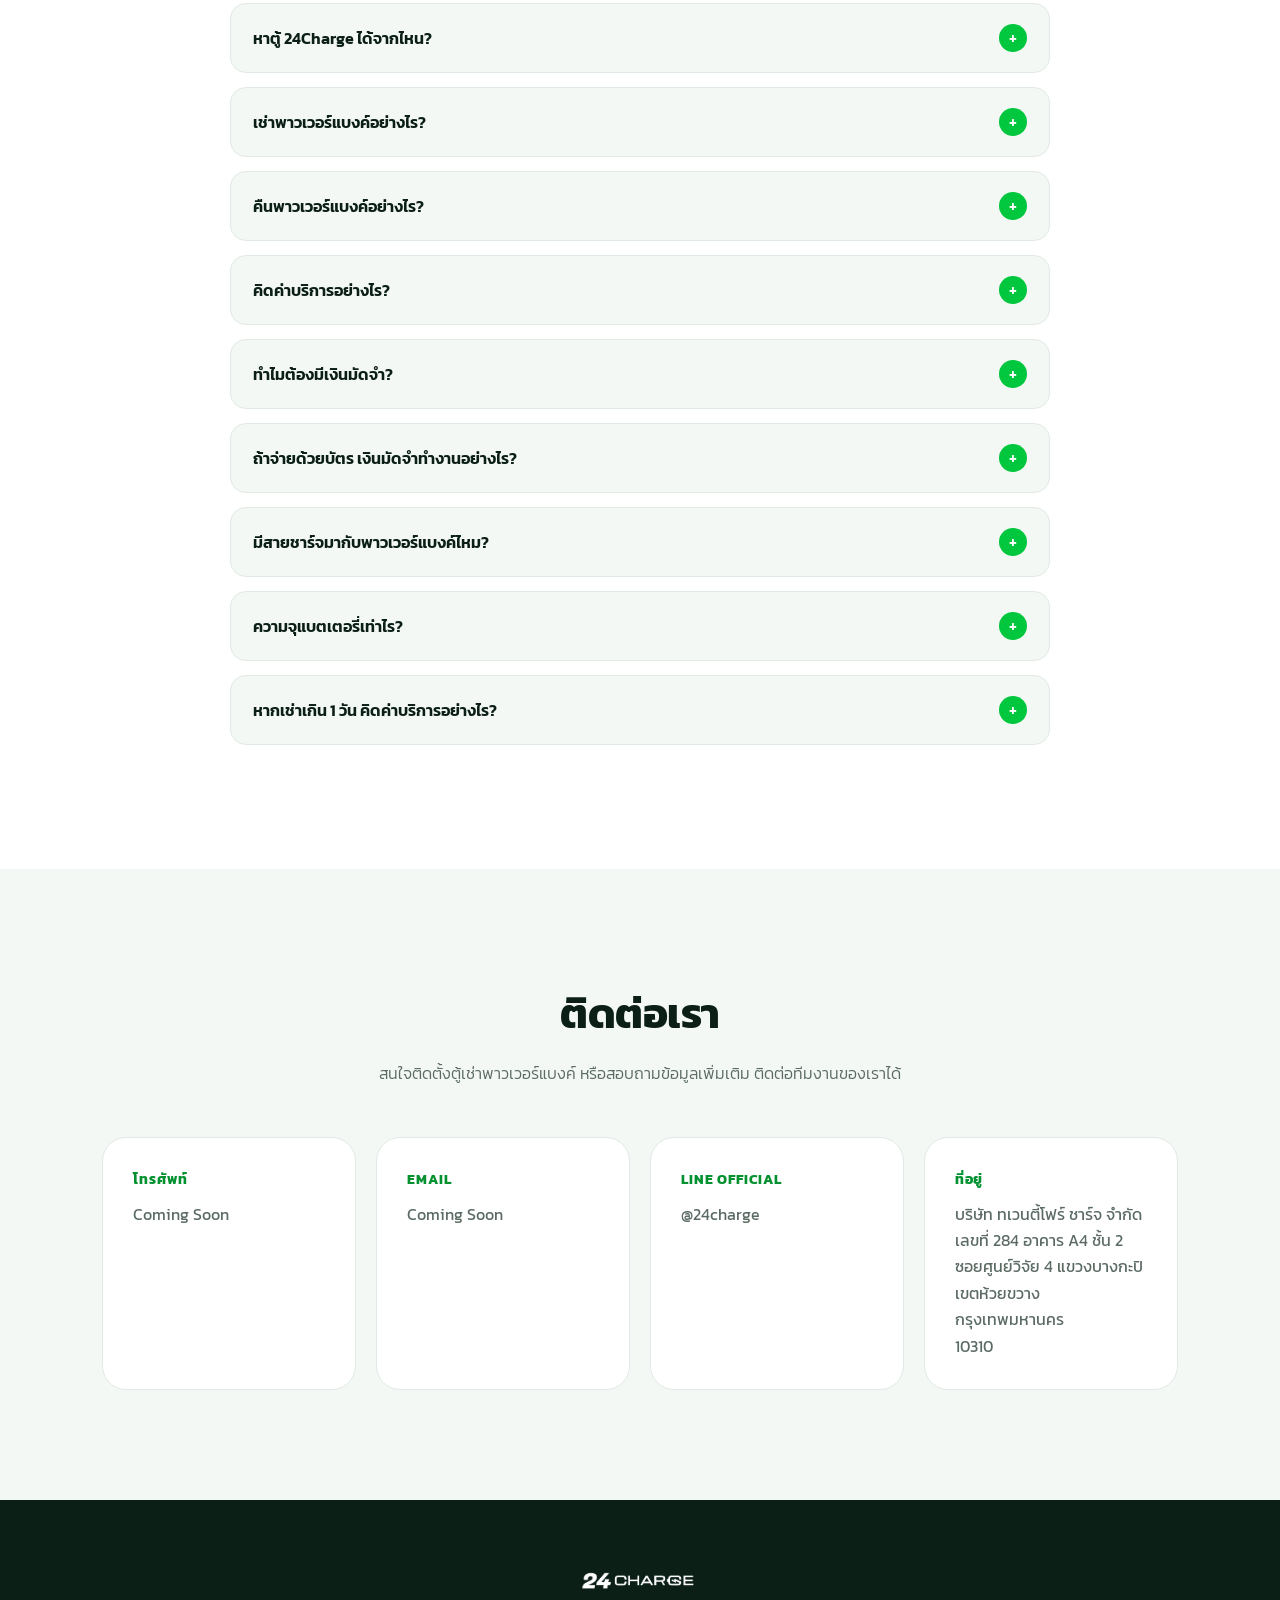
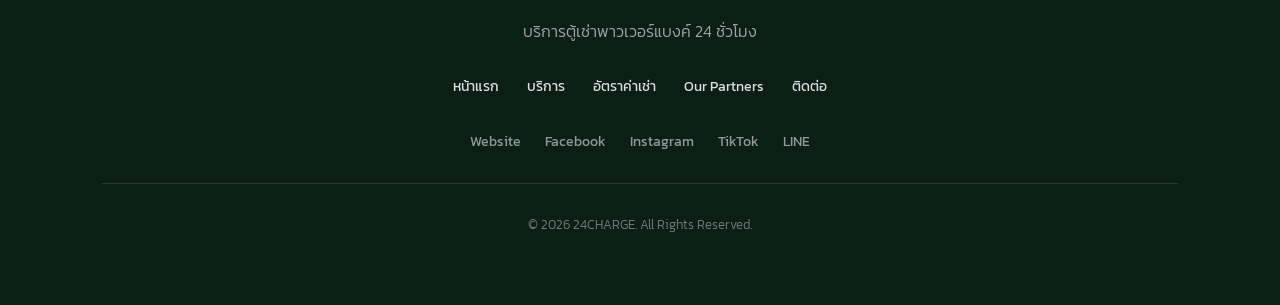
==== commit 84d4d738: "Update website" ====
--- a/index.html
+++ b/index.html
@@ -79,9 +79,6 @@
 
             </li>
 
-            <li>
-                <a href="#contact">ติดต่อ</a>
-            </li>
 
         </ul>
 
@@ -173,10 +170,10 @@
             PRICING
     ======================= -->
 
+        <h2>อัตราค่าเช่า</h2>
+        <p class="section-lead">จ่ายเท่าที่ใช้</p>
+
     <section class="pricing" id="pricing">
-
-        <h2>อัตราค่าเช่า</h2>
-        <p class="section-lead">จ่ายเท่าที่ใช้ ไม่มีค่าใช้จ่ายแอบแฝง</p>
 
         <div class="price-grid">
 
@@ -197,6 +194,60 @@
             </div>
 
         </div>
+
+        <div class="price-table">
+            <div class="price-header">
+                <tr>
+                    <th>ระยะเวลา</th>
+                    <th>ราคารวม</th>
+                </tr>
+            </div>
+                <tr>
+                    <td>1 ชั่วโมง</td>
+                    <td>20 บาท</td>
+                </tr>
+
+                <tr>
+                    <td>1 ชั่วโมง</td>
+                    <td>40 บาท</td>
+                </tr>
+
+                <tr>
+                    <td>3 ชั่วโมง</td>
+                    <td>60 บาท</td>
+                </tr>
+
+                <tr>
+                    <td>4-24 ชั่วโมง</td>
+                    <td>80 บาท</td>
+                </tr>
+
+                 <tr>
+                    <td>2 วัน</td>
+                    <td>160 บาท</td>
+                </tr>
+
+                <tr>
+                    <td>3 วัน</td>
+                    <td>240 บาท</td>
+                </tr>
+
+                <tr>
+                    <td>4 วัน</td>
+                    <td>320 บาท</td>
+                </tr>
+
+                <tr>
+                    <td>5 วัน</td>
+                    <td>400 บาท</td>
+                </tr>
+
+                <tr>
+                    <td>6 วัน</td>
+                    <td>480 บาท</td>
+                </tr>
+            </table>
+        </div> 
 
     </section>
 
@@ -415,7 +466,8 @@
                     บริษัท ทเวนตี้โฟร์ ชาร์จ จำกัด<br>
                     เลขที่ 284 อาคาร A4 ชั้น 2<br>
                     ซอยศูนย์วิจัย 4 แขวงบางกะปิ<br>
-                    เขตห้วยขวาง กรุงเทพมหานคร 10310
+                    เขตห้วยขวาง กรุงเทพมหานคร <br>
+                    10310
                 </p>
             </div>
 
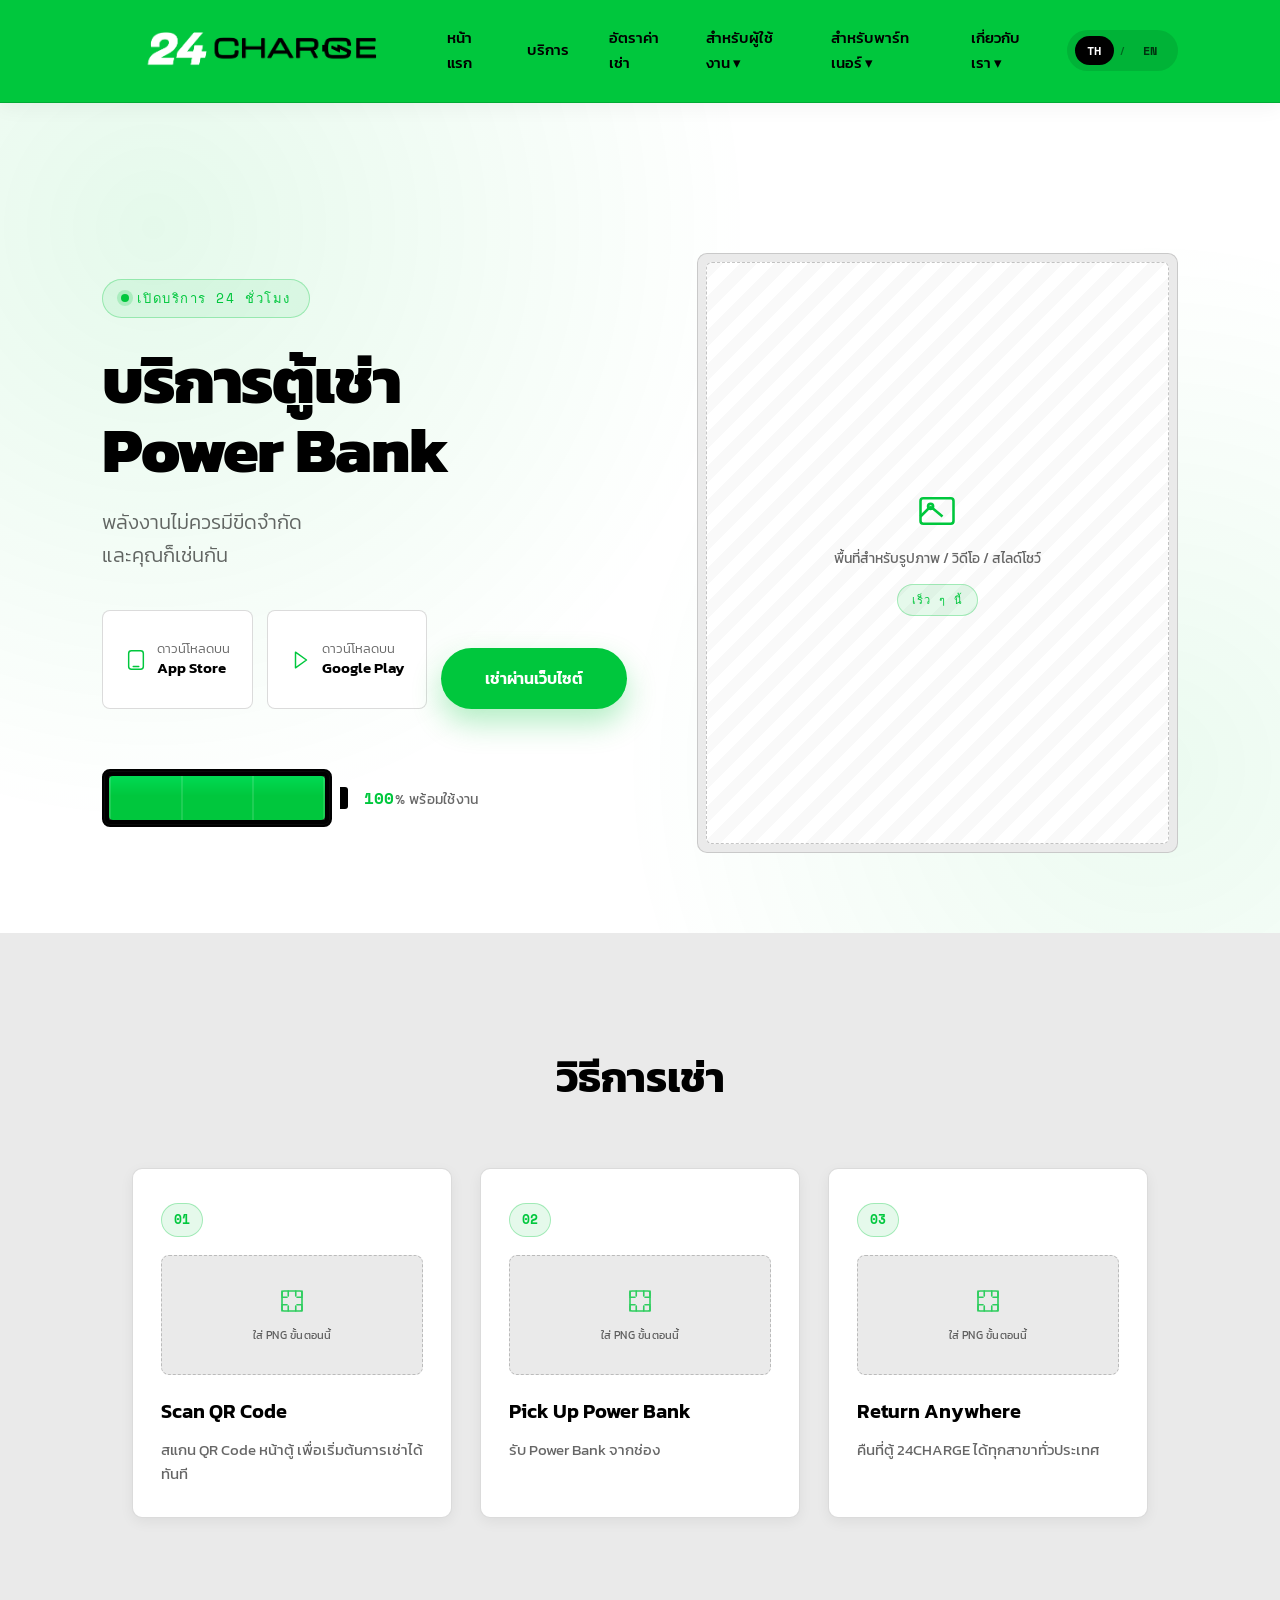
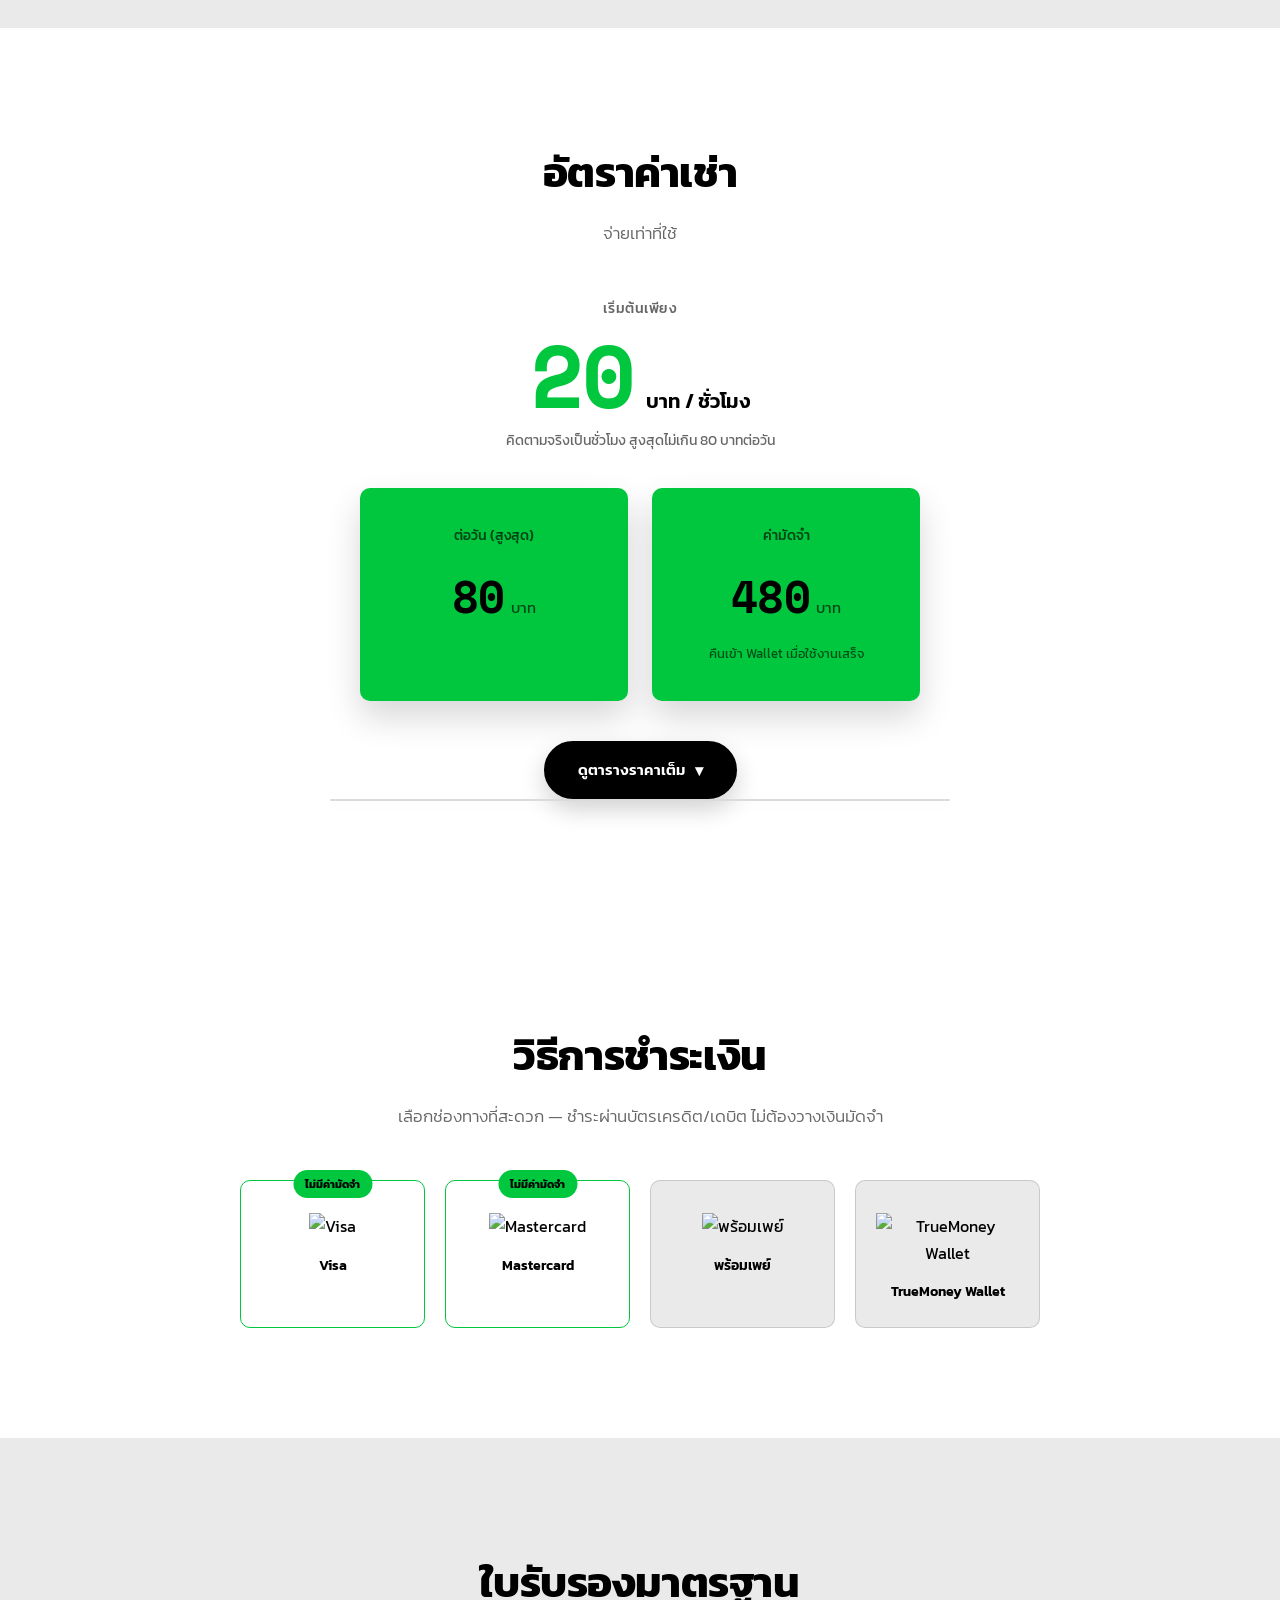
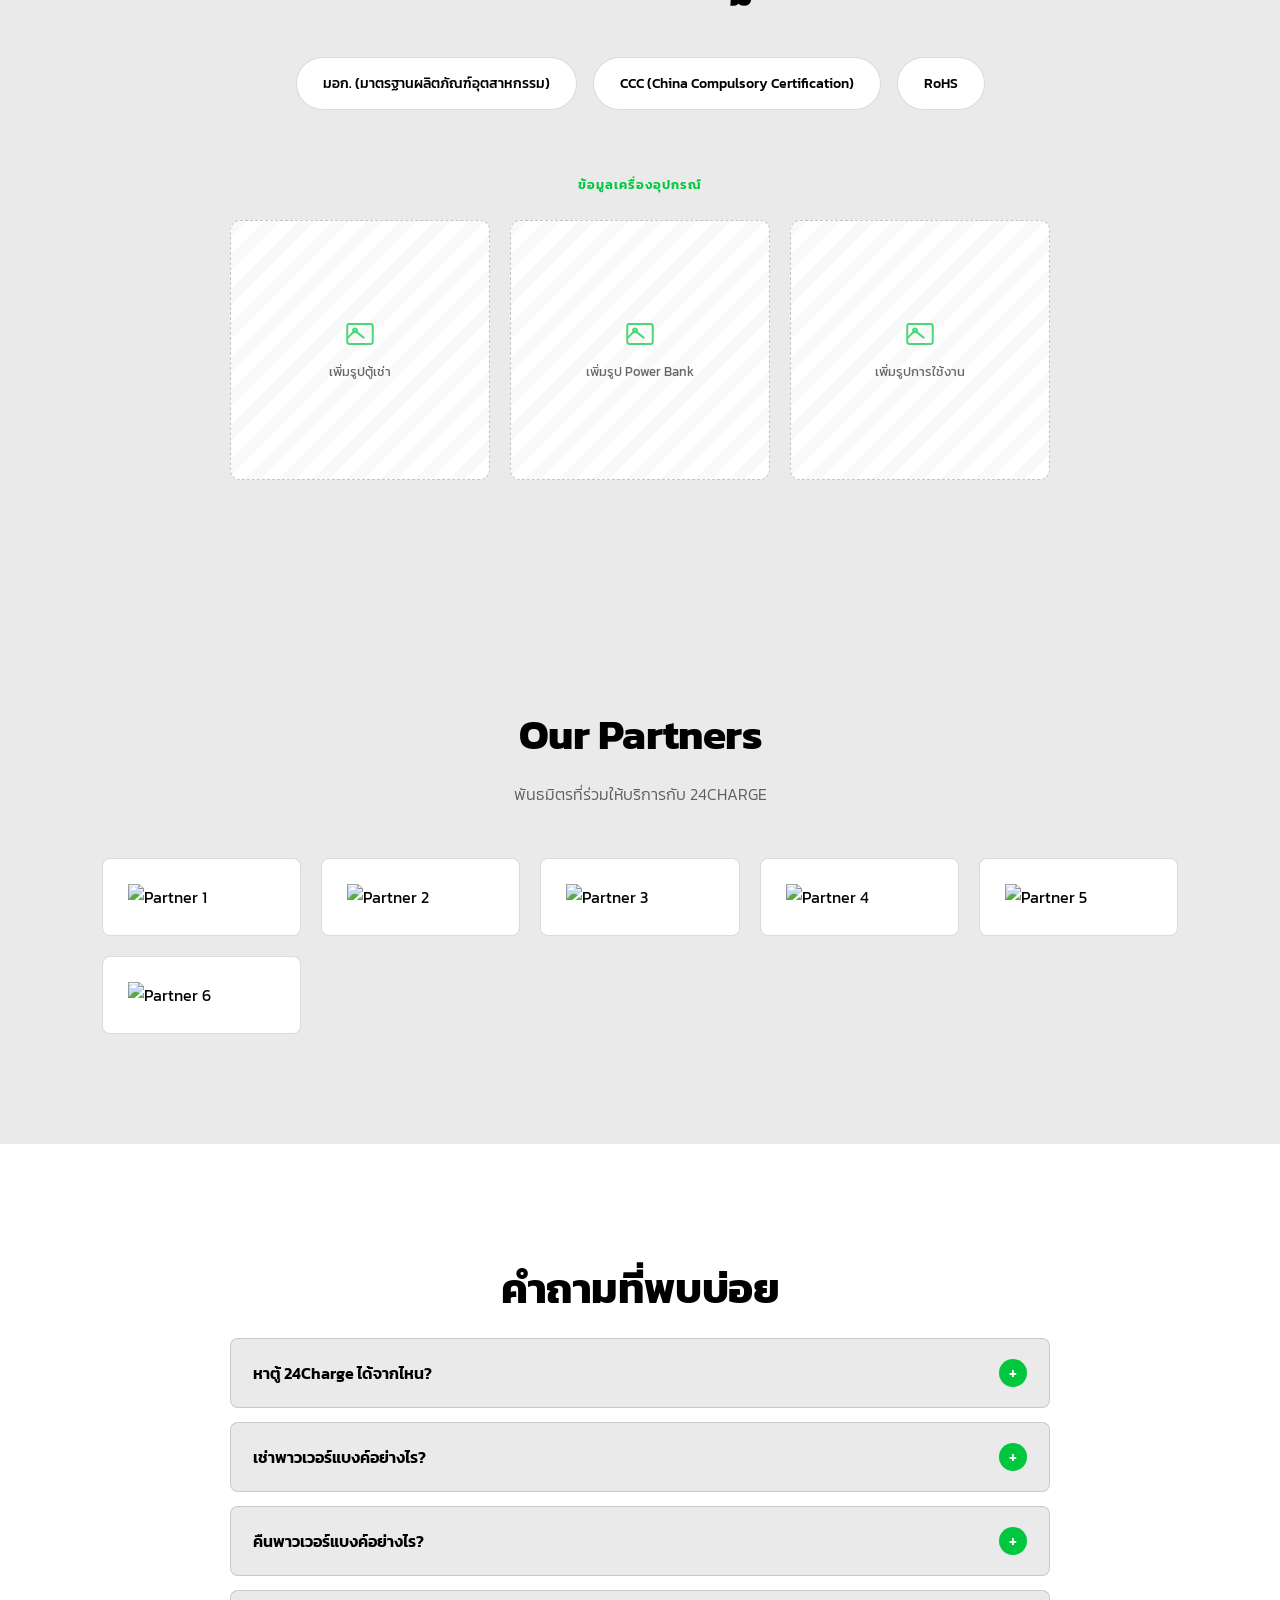
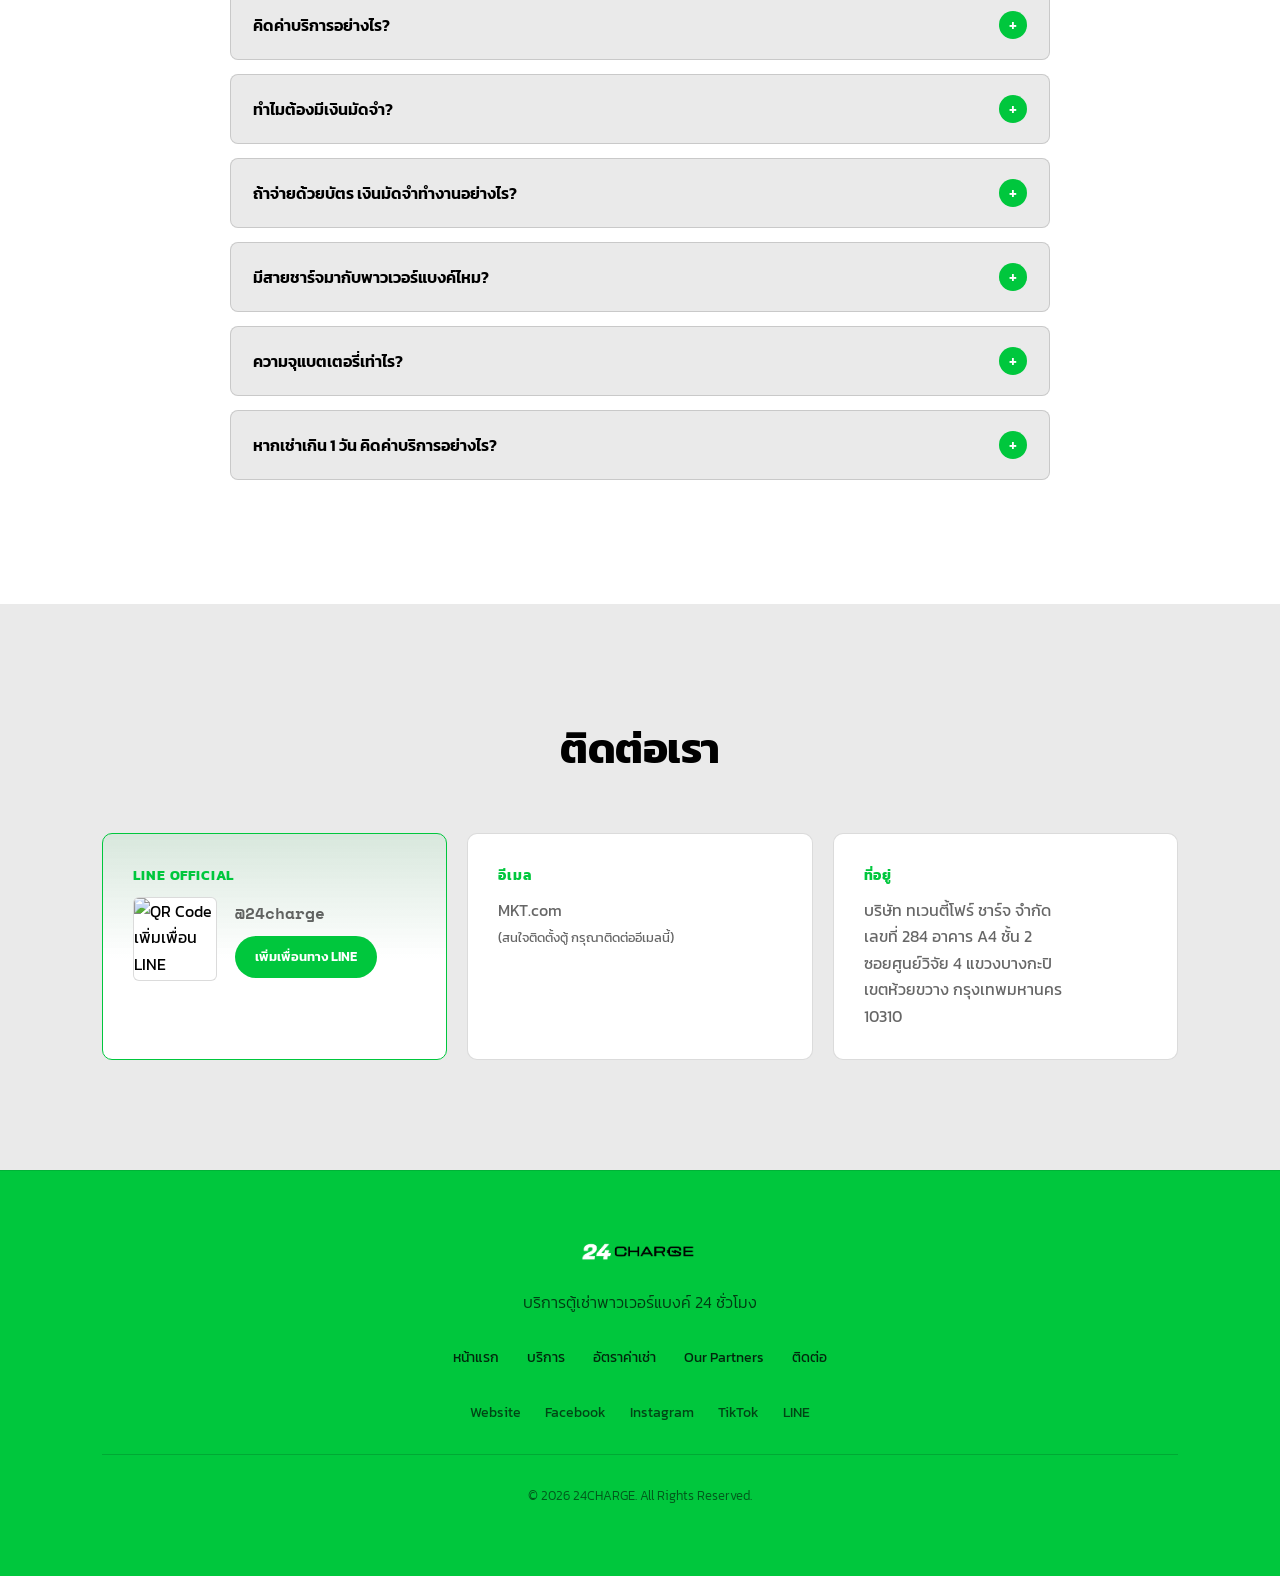
==== commit c5620c9d: "Update responsive menu and pages" ====
--- a/index.html
+++ b/index.html
@@ -39,46 +39,112 @@
         <ul class="nav-menu">
 
             <li>
-                <a href="#hero">หน้าแรก</a>
+                <a href="#hero" data-th="หน้าแรก" data-en="Home">หน้าแรก</a>
             </li>
 
             <li>
-                <a href="#service">บริการ</a>
+                <a href="#service" data-th="บริการ" data-en="Service">บริการ</a>
             </li>
 
             <li>
-                <a href="#pricing">อัตราค่าเช่า</a>
+                <a href="#pricing" data-th="อัตราค่าเช่า" data-en="Pricing">อัตราค่าเช่า</a>
             </li>
 
+            <!-- สำหรับผู้ใช้งาน -->
             <li class="dropdown">
 
                 <a href="#" class="dropdown-btn">
-                    เกี่ยวกับเรา
+                    <span data-th="สำหรับผู้ใช้งาน" data-en="For Users">สำหรับผู้ใช้งาน</span>
                     <span class="arrow">▾</span>
                 </a>
 
                 <ul class="dropdown-menu">
 
                     <li>
-                        <a href="#partners">Our Partners</a>
-                    </li>
-
-                    <li>
-                        <a href="#certificate">ใบรับรองมาตรฐาน</a>
-                    </li>
-
-                    <li>
-                        <a href="#faq">FAQ</a>
-                    </li>
-
-                    <li>
-                        <a href="#contact">ติดต่อเรา</a>
+                        <a href="#download" data-th="ดาวน์โหลดแอป" data-en="Download the app">ดาวน์โหลดแอป</a>
+                    </li>
+
+                    <li>
+                        <a href="#hero" data-th="เช่าผ่านเว็บไซต์" data-en="Rent via website">เช่าผ่านเว็บไซต์</a>
+                    </li>
+
+                    <li>
+                        <a href="#service" data-th="วิธีการใช้งาน" data-en="How to use">วิธีการใช้งาน</a>
+                    </li>
+
+                    <li>
+                        <a href="#payment" data-th="การชำระเงิน" data-en="Payment">การชำระเงิน</a>
                     </li>
 
                 </ul>
 
             </li>
 
+            <!-- สำหรับพาร์ทเนอร์ -->
+            <li class="dropdown">
+
+                <a href="#" class="dropdown-btn">
+                    <span data-th="สำหรับพาร์ทเนอร์" data-en="For Partners">สำหรับพาร์ทเนอร์</span>
+                    <span class="arrow">▾</span>
+                </a>
+
+                <ul class="dropdown-menu">
+
+                    <li>
+                        <a href="#contact" data-th="สนใจเป็นพาร์ทเนอร์กับเรา" data-en="Become a partner">สนใจเป็นพาร์ทเนอร์กับเรา</a>
+                    </li>
+
+                    <li>
+                        <a href="#" target="_blank" rel="noopener" data-th="ระบบหลังบ้าน / แจ้งปัญหา" data-en="Partner portal / Report issue">ระบบหลังบ้าน / แจ้งปัญหา</a>
+                    </li>
+
+                </ul>
+
+            </li>
+
+            <!-- เกี่ยวกับเรา -->
+            <li class="dropdown">
+
+                <a href="#" class="dropdown-btn">
+                    <span data-th="เกี่ยวกับเรา" data-en="About Us">เกี่ยวกับเรา</span>
+                    <span class="arrow">▾</span>
+                </a>
+
+                <ul class="dropdown-menu">
+
+                    <li>
+                        <a href="About Vision.html" target="_blank" rel="noopener" data-th="วิสัยทัศน์" data-en="Vision">วิสัยทัศน์</a>
+                    </li>
+
+                    <li>
+                        <a href="About Product.html" target="_blank" rel="noopener" data-th="ข้อมูลผลิตภัณฑ์" data-en="Product Info">ข้อมูลผลิตภัณฑ์</a>
+                    </li>
+
+                    <li>
+                        <a href="#partners" data-th="Our Partners" data-en="Our Partners">Our Partners</a>
+                    </li>
+
+                    <li>
+                        <a href="#certificate" data-th="ใบรับรองมาตรฐาน" data-en="Certificates">ใบรับรองมาตรฐาน</a>
+                    </li>
+
+                    <li>
+                        <a href="#faq" data-th="FAQ" data-en="FAQ">FAQ</a>
+                    </li>
+
+                    <li>
+                        <a href="#contact" data-th="ติดต่อเรา" data-en="Contact Us">ติดต่อเรา</a>
+                    </li>
+
+                </ul>
+
+            </li>
+
+            <li class="lang-switch">
+                <button class="lang-btn" data-lang="th">TH</button>
+                <span class="lang-divider">/</span>
+                <button class="lang-btn" data-lang="en">EN</button>
+            </li>
 
         </ul>
 
@@ -90,35 +156,71 @@
 
     <section class="hero" id="hero">
 
-        <div class="hero-content">
-
-            <p class="eyebrow">เปิดบริการ 24 ชั่วโมง</p>
-
-            <h1>
-                บริการตู้เช่า
-                <br>
-                Power Bank
-            </h1>
-
-            <p class="hero-lead">
-                พลังงานไม่ควรมีขีดจำกัด...
-                <br>
-                และคุณก็เช่นกัน
-            </p>
-
-            <a href="#service" class="btn">
-                เริ่มต้นใช้งาน
-            </a>
-
-            <div class="battery-visual" aria-hidden="true">
-                <div class="battery-shell">
-                    <div class="battery-fill"></div>
-                    <div class="battery-ticks">
-                        <span></span><span></span><span></span><span></span>
+        <div class="hero-inner">
+
+            <div class="hero-content">
+
+                <p class="eyebrow" data-th="เปิดบริการ 24 ชั่วโมง" data-en="Open 24 Hours">เปิดบริการ 24 ชั่วโมง</p>
+
+                <h1>
+                    <span data-th="บริการตู้เช่า" data-en="Power Bank">บริการตู้เช่า</span>
+                    <br>
+                    <span data-th="Power Bank" data-en="Rental Station">Power Bank</span>
+                </h1>
+
+                <p class="hero-lead" data-th="พลังงานไม่ควรมีขีดจำกัด<br>และคุณก็เช่นกัน" data-en="Power shouldn't have limits.<br>Neither should you." data-html="true">
+                    พลังงานไม่ควรมีขีดจำกัด
+                    <br>
+                    และคุณก็เช่นกัน
+                </p>
+
+                <div class="download-actions" id="download">
+
+                    <a href="#" class="store-btn" target="_blank" rel="noopener" aria-label="ดาวน์โหลดแอปบน App Store">
+                        <svg viewBox="0 0 24 24" fill="none" xmlns="http://www.w3.org/2000/svg" aria-hidden="true">
+                            <rect x="4" y="2" width="16" height="20" rx="3" stroke="currentColor" stroke-width="1.6"/>
+                            <line x1="9" y1="19" x2="15" y2="19" stroke="currentColor" stroke-width="1.6" stroke-linecap="round"/>
+                        </svg>
+                        <span><span data-th="ดาวน์โหลดบน" data-en="Download on">ดาวน์โหลดบน</span><strong>App Store</strong></span>
+                    </a>
+
+                    <a href="#" class="store-btn" target="_blank" rel="noopener" aria-label="ดาวน์โหลดแอปบน Google Play">
+                        <svg viewBox="0 0 24 24" fill="none" xmlns="http://www.w3.org/2000/svg" aria-hidden="true">
+                            <path d="M6 3.5L18 12L6 20.5V3.5Z" stroke="currentColor" stroke-width="1.6" stroke-linejoin="round"/>
+                        </svg>
+                        <span><span data-th="ดาวน์โหลดบน" data-en="Download on">ดาวน์โหลดบน</span><strong>Google Play</strong></span>
+                    </a>
+
+                    <a href="#service" class="btn btn-web" data-th="เช่าผ่านเว็บไซต์" data-en="Rent via website">เช่าผ่านเว็บไซต์</a>
+
+                </div>
+
+                <div class="battery-visual" aria-hidden="true">
+                    <div class="battery-shell">
+                        <div class="battery-fill"></div>
+                        <div class="battery-glow"></div>
+                        <div class="battery-ticks">
+                            <span></span><span></span><span></span><span></span>
+                        </div>
                     </div>
-                </div>
-                <span class="battery-cap"></span>
-                <p class="battery-label"><span class="num">100</span>% พร้อมใช้งาน</p>
+                    <span class="battery-cap"></span>
+                    <p class="battery-label"><span class="num">100</span><span data-th="% พร้อมใช้งาน" data-en="% ready to go">% พร้อมใช้งาน</span></p>
+                </div>
+
+            </div>
+
+            <div class="hero-media">
+                <div class="media-frame">
+                    <div class="media-placeholder">
+                        <svg viewBox="0 0 24 24" fill="none" xmlns="http://www.w3.org/2000/svg">
+                            <rect x="3" y="5" width="18" height="14" rx="1.5" stroke="currentColor" stroke-width="1.4"/>
+                            <path d="M3 15l4.5-4.5a1.5 1.5 0 0 1 2.12 0L15 15" stroke="currentColor" stroke-width="1.4" stroke-linejoin="round"/>
+                            <circle cx="8.5" cy="9.5" r="1.4" stroke="currentColor" stroke-width="1.4"/>
+                        </svg>
+                        <p data-th="พื้นที่สำหรับรูปภาพ / วิดีโอ / สไลด์โชว์" data-en="Space for image / video / slideshow">พื้นที่สำหรับรูปภาพ / วิดีโอ / สไลด์โชว์</p>
+                        <span class="media-tag" data-th="เร็ว ๆ นี้" data-en="Coming soon">เร็ว ๆ นี้</span>
+                    </div>
+                </div>
             </div>
 
         </div>
@@ -131,32 +233,53 @@
 
     <section class="how-it-works" id="service">
 
-        <h2>วิธีการเช่า</h2>
+        <h2 data-th="วิธีการเช่า" data-en="How to Rent">วิธีการเช่า</h2>
 
         <div class="steps">
 
             <div class="step">
-                <span class="step-pips"><i class="filled"></i><i></i><i></i></span>
-                <h3>Scan QR Code</h3>
-                <p>
+                <span class="step-number">01</span>
+                <div class="step-media">
+                    <svg viewBox="0 0 24 24" fill="none" xmlns="http://www.w3.org/2000/svg">
+                        <rect x="4" y="4" width="16" height="16" rx="1.5" stroke="currentColor" stroke-width="1.3"/>
+                        <path d="M4 9h4M4 4v4M9 4v4M15 4v4M20 4v4M20 9h-4M4 15h4M4 20v-4M9 20v-4M15 20v-4M20 20v-4M20 15h-4" stroke="currentColor" stroke-width="1.3" stroke-linecap="round"/>
+                    </svg>
+                    <span class="step-media-tag" data-th="ใส่ PNG ขั้นตอนนี้" data-en="Add step PNG">ใส่ PNG ขั้นตอนนี้</span>
+                </div>
+                <h3 data-th="Scan QR Code" data-en="Scan QR Code">Scan QR Code</h3>
+                <p data-th="สแกน QR Code หน้าตู้ เพื่อเริ่มต้นการเช่าได้ทันที" data-en="Scan the QR code on the station to start renting instantly.">
                     สแกน QR Code หน้าตู้
                     เพื่อเริ่มต้นการเช่าได้ทันที
                 </p>
             </div>
 
             <div class="step">
-                <span class="step-pips"><i class="filled"></i><i class="filled"></i><i></i></span>
-                <h3>Pick Up Power Bank</h3>
-                <p>
+                <span class="step-number">02</span>
+                <div class="step-media">
+                    <svg viewBox="0 0 24 24" fill="none" xmlns="http://www.w3.org/2000/svg">
+                        <rect x="4" y="4" width="16" height="16" rx="1.5" stroke="currentColor" stroke-width="1.3"/>
+                        <path d="M4 9h4M4 4v4M9 4v4M15 4v4M20 4v4M20 9h-4M4 15h4M4 20v-4M9 20v-4M15 20v-4M20 20v-4M20 15h-4" stroke="currentColor" stroke-width="1.3" stroke-linecap="round"/>
+                    </svg>
+                    <span class="step-media-tag" data-th="ใส่ PNG ขั้นตอนนี้" data-en="Add step PNG">ใส่ PNG ขั้นตอนนี้</span>
+                </div>
+                <h3 data-th="Pick Up Power Bank" data-en="Pick Up Power Bank">Pick Up Power Bank</h3>
+                <p data-th="รับ Power Bank จากช่อง" data-en="Take the power bank from the slot.">
                     รับ Power Bank
                     จากช่อง
                 </p>
             </div>
 
             <div class="step">
-                <span class="step-pips"><i class="filled"></i><i class="filled"></i><i class="filled"></i></span>
-                <h3>Return Anywhere</h3>
-                <p>
+                <span class="step-number">03</span>
+                <div class="step-media">
+                    <svg viewBox="0 0 24 24" fill="none" xmlns="http://www.w3.org/2000/svg">
+                        <rect x="4" y="4" width="16" height="16" rx="1.5" stroke="currentColor" stroke-width="1.3"/>
+                        <path d="M4 9h4M4 4v4M9 4v4M15 4v4M20 4v4M20 9h-4M4 15h4M4 20v-4M9 20v-4M15 20v-4M20 20v-4M20 15h-4" stroke="currentColor" stroke-width="1.3" stroke-linecap="round"/>
+                    </svg>
+                    <span class="step-media-tag" data-th="ใส่ PNG ขั้นตอนนี้" data-en="Add step PNG">ใส่ PNG ขั้นตอนนี้</span>
+                </div>
+                <h3 data-th="Return Anywhere" data-en="Return Anywhere">Return Anywhere</h3>
+                <p data-th="คืนที่ตู้ 24CHARGE ได้ทุกสาขาทั่วประเทศ" data-en="Return at any 24CHARGE station nationwide.">
                     คืนที่ตู้ 24CHARGE
                     ได้ทุกสาขาทั่วประเทศ
                 </p>
@@ -170,84 +293,134 @@
             PRICING
     ======================= -->
 
-        <h2>อัตราค่าเช่า</h2>
-        <p class="section-lead">จ่ายเท่าที่ใช้</p>
-
     <section class="pricing" id="pricing">
 
+        <h2 data-th="อัตราค่าเช่า" data-en="Rental Rates">อัตราค่าเช่า</h2>
+        <p class="section-lead" data-th="จ่ายเท่าที่ใช้" data-en="Pay only for what you use">จ่ายเท่าที่ใช้</p>
+
+        <div class="price-hero">
+            <p class="price-hero-label" data-th="เริ่มต้นเพียง" data-en="Starting from">เริ่มต้นเพียง</p>
+            <p class="price-hero-value">
+                <span class="num">20</span>
+                <span class="unit" data-th="บาท / ชั่วโมง" data-en="THB / hour">บาท / ชั่วโมง</span>
+            </p>
+            <p class="price-hero-note" data-th="คิดตามจริงเป็นชั่วโมง สูงสุดไม่เกิน 80 บาทต่อวัน" data-en="Billed hourly, capped at 80 THB per day">คิดตามจริงเป็นชั่วโมง สูงสุดไม่เกิน 80 บาทต่อวัน</p>
+        </div>
+
         <div class="price-grid">
 
-            <div class="price-card">
-                <p class="price-label">ต่อชั่วโมง</p>
-                <p class="price-value"><span class="num">20</span><small>บาท</small></p>
-            </div>
-
             <div class="price-card price-card--brand">
-                <p class="price-label">ต่อวัน (สูงสุด)</p>
-                <p class="price-value"><span class="num">80</span><small>บาท</small></p>
-            </div>
-
-            <div class="price-card">
-                <p class="price-label">ค่ามัดจำ</p>
-                <p class="price-value"><span class="num">480</span><small>บาท</small></p>
-                <p class="price-note">คืนเมื่อส่งคืนสำเร็จ</p>
-            </div>
-
-        </div>
-
-        <div class="price-table">
-            <div class="price-header">
-                <tr>
-                    <th>ระยะเวลา</th>
-                    <th>ราคารวม</th>
-                </tr>
-            </div>
-                <tr>
-                    <td>1 ชั่วโมง</td>
-                    <td>20 บาท</td>
-                </tr>
-
-                <tr>
-                    <td>1 ชั่วโมง</td>
-                    <td>40 บาท</td>
-                </tr>
-
-                <tr>
-                    <td>3 ชั่วโมง</td>
-                    <td>60 บาท</td>
-                </tr>
-
-                <tr>
-                    <td>4-24 ชั่วโมง</td>
-                    <td>80 บาท</td>
-                </tr>
-
-                 <tr>
-                    <td>2 วัน</td>
-                    <td>160 บาท</td>
-                </tr>
-
-                <tr>
-                    <td>3 วัน</td>
-                    <td>240 บาท</td>
-                </tr>
-
-                <tr>
-                    <td>4 วัน</td>
-                    <td>320 บาท</td>
-                </tr>
-
-                <tr>
-                    <td>5 วัน</td>
-                    <td>400 บาท</td>
-                </tr>
-
-                <tr>
-                    <td>6 วัน</td>
-                    <td>480 บาท</td>
-                </tr>
-            </table>
-        </div> 
+                <p class="price-label" data-th="ต่อวัน (สูงสุด)" data-en="Per day (max)">ต่อวัน (สูงสุด)</p>
+                <p class="price-value"><span class="num">80</span><small data-th="บาท" data-en="THB">บาท</small></p>
+            </div>
+
+            <div class="price-card price-card--brand">
+                <p class="price-label" data-th="ค่ามัดจำ" data-en="Deposit">ค่ามัดจำ</p>
+                <p class="price-value"><span class="num">480</span><small data-th="บาท" data-en="THB">บาท</small></p>
+                <p class="price-note" data-th="คืนเข้า Wallet เมื่อใช้งานเสร็จ" data-en="Refunded to your wallet when returned">คืนเข้า Wallet เมื่อใช้งานเสร็จ</p>
+            </div>
+
+        </div>
+
+        <button class="price-table-toggle" aria-expanded="false">
+            <span class="toggle-label" data-th="ดูตารางราคาเต็ม" data-en="View full price table">ดูตารางราคาเต็ม</span>
+            <span class="toggle-icon">▾</span>
+        </button>
+
+        <div class="price-table-wrap">
+            <div class="price-table-inner">
+                <table>
+                    <tr>
+                        <th data-th="ระยะเวลา" data-en="Duration">ระยะเวลา</th>
+                        <th data-th="ราคารวม" data-en="Total price">ราคารวม</th>
+                    </tr>
+
+                    <tr>
+                        <td data-th="1 ชั่วโมง" data-en="1 hour">1 ชั่วโมง</td>
+                        <td>20 <span data-th="บาท" data-en="THB">บาท</span></td>
+                    </tr>
+
+                    <tr>
+                        <td data-th="2 ชั่วโมง" data-en="2 hours">2 ชั่วโมง</td>
+                        <td>40 <span data-th="บาท" data-en="THB">บาท</span></td>
+                    </tr>
+
+                    <tr>
+                        <td data-th="3 ชั่วโมง" data-en="3 hours">3 ชั่วโมง</td>
+                        <td>60 <span data-th="บาท" data-en="THB">บาท</span></td>
+                    </tr>
+
+                    <tr class="price-row--highlight">
+                        <td data-th="4-24 ชั่วโมง" data-en="4-24 hours">4-24 ชั่วโมง</td>
+                        <td>80 <span data-th="บาท" data-en="THB">บาท</span></td>
+                    </tr>
+
+                    <tr>
+                        <td data-th="2 วัน" data-en="2 days">2 วัน</td>
+                        <td>160 <span data-th="บาท" data-en="THB">บาท</span></td>
+                    </tr>
+
+                    <tr>
+                        <td data-th="3 วัน" data-en="3 days">3 วัน</td>
+                        <td>240 <span data-th="บาท" data-en="THB">บาท</span></td>
+                    </tr>
+
+                    <tr>
+                        <td data-th="4 วัน" data-en="4 days">4 วัน</td>
+                        <td>320 <span data-th="บาท" data-en="THB">บาท</span></td>
+                    </tr>
+
+                    <tr>
+                        <td data-th="5 วัน" data-en="5 days">5 วัน</td>
+                        <td>400 <span data-th="บาท" data-en="THB">บาท</span></td>
+                    </tr>
+
+                    <tr class="price-row--highlight">
+                        <td data-th="6 วัน (สูงสุด)" data-en="6 days (max)">6 วัน (สูงสุด)</td>
+                        <td>480 <span data-th="บาท" data-en="THB">บาท</span></td>
+                    </tr>
+                </table>
+            </div>
+        </div>
+
+    </section>
+
+    <!-- =======================
+          PAYMENT METHODS
+    ======================= -->
+
+    <section class="payment" id="payment">
+
+        <h2 data-th="วิธีการชำระเงิน" data-en="Payment Methods">วิธีการชำระเงิน</h2>
+        <p class="section-lead" data-th="เลือกช่องทางที่สะดวก — ชำระผ่านบัตรเครดิต/เดบิต ไม่ต้องวางเงินมัดจำ" data-en="Choose what works for you — pay by credit/debit card with no deposit required">
+            เลือกช่องทางที่สะดวก — ชำระผ่านบัตรเครดิต/เดบิต ไม่ต้องวางเงินมัดจำ
+        </p>
+
+        <div class="payment-grid">
+
+            <div class="payment-card payment-card--nodeposit">
+                <span class="payment-badge" data-th="ไม่มีค่ามัดจำ" data-en="No deposit">ไม่มีค่ามัดจำ</span>
+                <img src="image/visa.png" alt="Visa">
+                <p class="payment-name">Visa</p>
+            </div>
+
+            <div class="payment-card payment-card--nodeposit">
+                <span class="payment-badge" data-th="ไม่มีค่ามัดจำ" data-en="No deposit">ไม่มีค่ามัดจำ</span>
+                <img src="image/mastercard.png" alt="Mastercard">
+                <p class="payment-name">Mastercard</p>
+            </div>
+
+            <div class="payment-card">
+                <img src="image/promptpay.png" alt="พร้อมเพย์">
+                <p class="payment-name">พร้อมเพย์</p>
+            </div>
+
+            <div class="payment-card">
+                <img src="image/truemoney.png" alt="TrueMoney Wallet">
+                <p class="payment-name">TrueMoney Wallet</p>
+            </div>
+
+        </div>
 
     </section>
 
@@ -257,14 +430,44 @@
 
     <section class="certificates" id="certificate">
 
-        <h2>ใบรับรองมาตรฐาน</h2>
+        <h2 data-th="ใบรับรองมาตรฐาน" data-en="Certifications">ใบรับรองมาตรฐาน</h2>
 
         <div class="certificate-list">
-            <a href="#">มอก. (มาตรฐานผลิตภัณฑ์อุตสาหกรรม)</a>
+            <a href="#" data-th="มอก. (มาตรฐานผลิตภัณฑ์อุตสาหกรรม)" data-en="TISI (Thai Industrial Standard)">มอก. (มาตรฐานผลิตภัณฑ์อุตสาหกรรม)</a>
             <a href="#">CCC (China Compulsory Certification)</a>
             <a href="#">RoHS</a>
         </div>
 
+        <div class="device-gallery">
+            <p class="device-gallery-label" data-th="ข้อมูลเครื่องอุปกรณ์" data-en="Device Gallery">ข้อมูลเครื่องอุปกรณ์</p>
+            <div class="device-grid">
+                <div class="device-slot">
+                    <svg viewBox="0 0 24 24" fill="none" xmlns="http://www.w3.org/2000/svg">
+                        <rect x="3" y="5" width="18" height="14" rx="1.5" stroke="currentColor" stroke-width="1.4"/>
+                        <path d="M3 15l4.5-4.5a1.5 1.5 0 0 1 2.12 0L15 15" stroke="currentColor" stroke-width="1.4" stroke-linejoin="round"/>
+                        <circle cx="8.5" cy="9.5" r="1.4" stroke="currentColor" stroke-width="1.4"/>
+                    </svg>
+                    <span data-th="เพิ่มรูปตู้เช่า" data-en="Add station photo">เพิ่มรูปตู้เช่า</span>
+                </div>
+                <div class="device-slot">
+                    <svg viewBox="0 0 24 24" fill="none" xmlns="http://www.w3.org/2000/svg">
+                        <rect x="3" y="5" width="18" height="14" rx="1.5" stroke="currentColor" stroke-width="1.4"/>
+                        <path d="M3 15l4.5-4.5a1.5 1.5 0 0 1 2.12 0L15 15" stroke="currentColor" stroke-width="1.4" stroke-linejoin="round"/>
+                        <circle cx="8.5" cy="9.5" r="1.4" stroke="currentColor" stroke-width="1.4"/>
+                    </svg>
+                    <span data-th="เพิ่มรูป Power Bank" data-en="Add power bank photo">เพิ่มรูป Power Bank</span>
+                </div>
+                <div class="device-slot">
+                    <svg viewBox="0 0 24 24" fill="none" xmlns="http://www.w3.org/2000/svg">
+                        <rect x="3" y="5" width="18" height="14" rx="1.5" stroke="currentColor" stroke-width="1.4"/>
+                        <path d="M3 15l4.5-4.5a1.5 1.5 0 0 1 2.12 0L15 15" stroke="currentColor" stroke-width="1.4" stroke-linejoin="round"/>
+                        <circle cx="8.5" cy="9.5" r="1.4" stroke="currentColor" stroke-width="1.4"/>
+                    </svg>
+                    <span data-th="เพิ่มรูปการใช้งาน" data-en="Add usage photo">เพิ่มรูปการใช้งาน</span>
+                </div>
+            </div>
+        </div>
+
     </section>
 
     <!-- =======================
@@ -273,9 +476,9 @@
 
     <section class="partners" id="partners">
 
-        <h2>Our Partners</h2>
-
-        <p class="partners-subtitle">
+        <h2 data-th="Our Partners" data-en="Our Partners">Our Partners</h2>
+
+        <p class="partners-subtitle" data-th="พันธมิตรที่ร่วมให้บริการกับ 24CHARGE" data-en="Partners who bring 24CHARGE to more places">
             พันธมิตรที่ร่วมให้บริการกับ 24CHARGE
         </p>
 
@@ -296,15 +499,15 @@
 
     <section class="faq" id="faq">
 
-        <h2>คำถามที่พบบ่อย</h2>
-
-        <div class="faq-item">
-            <button class="faq-question">
-                หาตู้ 24Charge ได้จากไหน?
-                <span>+</span>
-            </button>
-            <div class="faq-answer">
-                <p>
+        <h2 data-th="คำถามที่พบบ่อย" data-en="Frequently Asked Questions">คำถามที่พบบ่อย</h2>
+
+        <div class="faq-item">
+            <button class="faq-question">
+                <span data-th="หาตู้ 24Charge ได้จากไหน?" data-en="Where can I find a 24Charge station?">หาตู้ 24Charge ได้จากไหน?</span>
+                <span class="faq-icon">+</span>
+            </button>
+            <div class="faq-answer">
+                <p data-th="สามารถดูตำแหน่งตู้ใกล้เคียงทั้งหมด ซึ่งแสดงจำนวนพาวเวอร์แบงค์ที่พร้อมให้เช่า และช่องว่างสำหรับคืน ได้จากแผนที่ภายในแอป 24Charge" data-en="You can see every nearby station on the map inside the 24Charge app, including how many power banks are available and how many return slots are free.">
                     สามารถดูตำแหน่งตู้ใกล้เคียงทั้งหมด <br>
                     ซึ่งแสดงจำนวนพาวเวอร์แบงค์ที่พร้อมให้เช่า <br>
                     และช่องว่างสำหรับคืน ได้จากแผนที่ภายในแอป 24Charge
@@ -314,11 +517,11 @@
 
         <div class="faq-item">
             <button class="faq-question">
-                เช่าพาวเวอร์แบงค์อย่างไร?
-                <span>+</span>
-            </button>
-            <div class="faq-answer">
-                <p>
+                <span data-th="เช่าพาวเวอร์แบงค์อย่างไร?" data-en="How do I rent a power bank?">เช่าพาวเวอร์แบงค์อย่างไร?</span>
+                <span class="faq-icon">+</span>
+            </button>
+            <div class="faq-answer">
+                <p data-th="เปิดแอป 24Charge หรือหน้าเว็บไซต์ แล้วสแกน QR Code บนตู้เพื่อเริ่มเช่า" data-en="Open the 24Charge app or website, then scan the QR code on the station to start renting.">
                     เปิดแอป 24Charge หรือหน้าเว็บไซต์ <br>
                     แล้วสแกน QR Code บนตู้เพื่อเริ่มเช่า
                 </p>
@@ -327,11 +530,11 @@
 
         <div class="faq-item">
             <button class="faq-question">
-                คืนพาวเวอร์แบงค์อย่างไร?
-                <span>+</span>
-            </button>
-            <div class="faq-answer">
-                <p>
+                <span data-th="คืนพาวเวอร์แบงค์อย่างไร?" data-en="How do I return a power bank?">คืนพาวเวอร์แบงค์อย่างไร?</span>
+                <span class="faq-icon">+</span>
+            </button>
+            <div class="faq-answer">
+                <p data-th="นำไปคืนที่ตู้ 24Charge ใดก็ได้ ใส่พาวเวอร์แบงค์ลงช่องว่าง ระบบจะแสดงผลการคืน พร้อมสรุปรายละเอียดการเช่า ในการคืนพาวเวอร์แบงค์ ผู้ใช้ต้องใส่พาวเวอร์แบงค์ โดยหันด้านที่มีสายชาร์จเข้าไปในช่องว่างของตู้" data-en="Return it at any 24Charge station by inserting the power bank into an empty slot, cable-end first. The system will confirm the return and show your rental summary.">
                     นำไปคืนที่ตู้ 24Charge ใดก็ได้ ใส่พาวเวอร์แบงค์ลงช่องว่าง <br>
                     ระบบจะแสดงผลการคืน พร้อมสรุปรายละเอียดการเช่า <br>
                     ในการคืนพาวเวอร์แบงค์ ผู้ใช้ต้องใส่พาวเวอร์แบงค์ <br>
@@ -342,11 +545,11 @@
 
         <div class="faq-item">
             <button class="faq-question">
-                คิดค่าบริการอย่างไร?
-                <span>+</span>
-            </button>
-            <div class="faq-answer">
-                <p>
+                <span data-th="คิดค่าบริการอย่างไร?" data-en="How is the fee calculated?">คิดค่าบริการอย่างไร?</span>
+                <span class="faq-icon">+</span>
+            </button>
+            <div class="faq-answer">
+                <p data-th="ค่าบริการชั่วโมงละ 20 บาท แต่ไม่เกิน 80 บาทต่อวัน เศษของชั่วโมงจะถูกคิดเป็นชั่วโมงเต็ม ถ้าเช่ามากกว่า 6 วัน ระบบจะถือว่า &quot;ไม่คืน&quot; และจะถูกคิดเงิน 480 บาท ซึ่งเป็นเงินมัดจำ อย่างไรก็ดี ในช่วงกิจกรรมพิเศษ เช่น คอนเสิร์ต เทศกาลดนตรี นิทรรศการ งานแฟร์ และการแสดงพิเศษอื่นๆ อัตราค่าบริการและ/หรือจำนวนเงินมัดจำอาจมีการปรับเปลี่ยน ทั้งนี้ รายละเอียดการปรับเปลี่ยนดังกล่าวจะแสดงและแจ้งให้ทราบอย่างชัดเจน ณ สถานีให้บริการในขณะทำการเช่า" data-en="The fee is 20 THB per hour, capped at 80 THB per day. Partial hours round up to a full hour. Renting beyond 6 days is treated as non-return and the 480 THB deposit will be charged. During special events such as concerts, music festivals, exhibitions and fairs, rates and/or deposit amounts may be adjusted; any changes will be clearly shown at the rental station at the time of rental.">
                     ค่าบริการชั่วโมงละ 20 บาท แต่ไม่เกิน 80 บาทต่อวัน <br>
                     เศษของชั่วโมงจะถูกคิดเป็นชั่วโมงเต็ม <br>
                     ถ้าเช่ามากกว่า 6 วัน ระบบจะถือว่า "ไม่คืน" <br>
@@ -363,11 +566,11 @@
 
         <div class="faq-item">
             <button class="faq-question">
-                ทำไมต้องมีเงินมัดจำ?
-                <span>+</span>
-            </button>
-            <div class="faq-answer">
-                <p>
+                <span data-th="ทำไมต้องมีเงินมัดจำ?" data-en="Why is a deposit required?">ทำไมต้องมีเงินมัดจำ?</span>
+                <span class="faq-icon">+</span>
+            </button>
+            <div class="faq-answer">
+                <p data-th="เป็นเงินค้ำประกันของพาวเวอร์แบงค์ กรณีไม่คืนหรือทำหาย ถ้าคืนภายใน 6 วัน เงินมัดจำจะไม่ถูกหักเต็มจำนวน และลูกค้าไม่จำเป็นต้องนำพาวเวอร์แบงค์มาคืน" data-en="It guarantees the power bank in case it isn't returned or is lost. If returned within 6 days, the deposit is not charged in full, and you're never obligated to return the unit.">
                     เป็นเงินค้ำประกันของพาวเวอร์แบงค์ กรณีไม่คืนหรือทำหาย <br>
                     ถ้าคืนภายใน 6 วัน เงินมัดจำจะไม่ถูกหักเต็มจำนวน <br>
                     และลูกค้าไม่จำเป็นต้องนำพาวเวอร์แบงค์มาคืน
@@ -377,25 +580,25 @@
 
         <div class="faq-item">
             <button class="faq-question">
-                ถ้าจ่ายด้วยบัตร เงินมัดจำทำงานอย่างไร?
-                <span>+</span>
-            </button>
-            <div class="faq-answer">
-                <p>
-                    เมื่อเริ่มเช่า บัตรของคุณจะถูกกันวงเงิน 480 บาท ถ้าคืนในเวลา <br>
-                    วงเงินจะถูกปล่อยคืน ถ้าเกิน 6 วัน <br>
-                    วงเงินที่กันไว้จะกลายเป็นการตัดเงินจริง
-                </p>
-            </div>
-        </div>
-
-        <div class="faq-item">
-            <button class="faq-question">
-                มีสายชาร์จมากับพาวเวอร์แบงค์ไหม?
-                <span>+</span>
-            </button>
-            <div class="faq-answer">
-                <p>
+                <span data-th="ถ้าจ่ายด้วยบัตร เงินมัดจำทำงานอย่างไร?" data-en="How does the deposit work when paying by card?">ถ้าจ่ายด้วยบัตร เงินมัดจำทำงานอย่างไร?</span>
+                <span class="faq-icon">+</span>
+            </button>
+            <div class="faq-answer">
+                <p data-th="เมื่อเริ่มเช่าด้วยบัตรเครดิต/เดบิต ระบบจะไม่หักหรือกันวงเงินมัดจำ หากไม่คืนพาวเวอร์แบงค์ภายใน 6 วัน จึงจะเรียกเก็บเงิน 480 บาท ผ่านบัตรที่ผูกไว้ย้อนหลัง" data-en="When you start a rental with a credit/debit card, no deposit is charged or held upfront. Only if the power bank isn't returned within 6 days will 480 THB be charged to your linked card.">
+                    เมื่อเริ่มเช่าด้วยบัตรเครดิต/เดบิต ระบบจะ<strong>ไม่หักหรือกันวงเงินมัดจำ</strong> <br>
+                    หากไม่คืนพาวเวอร์แบงค์ภายใน 6 วัน จึงจะเรียกเก็บเงิน 480 บาท <br>
+                    ผ่านบัตรที่ผูกไว้ย้อนหลัง
+                </p>
+            </div>
+        </div>
+
+        <div class="faq-item">
+            <button class="faq-question">
+                <span data-th="มีสายชาร์จมากับพาวเวอร์แบงค์ไหม?" data-en="Does the power bank include charging cables?">มีสายชาร์จมากับพาวเวอร์แบงค์ไหม?</span>
+                <span class="faq-icon">+</span>
+            </button>
+            <div class="faq-answer">
+                <p data-th="มีสายชาร์จให้ในตัวพาวเวอร์แบงค์ เป็นสาย Micro USB, Lightning และ USB-C ชาร์จได้ทีละ 1 อุปกรณ์เท่านั้น" data-en="Yes — built-in Micro USB, Lightning and USB-C cables. Only one device can be charged at a time.">
                     มีสายชาร์จให้ในตัวพาวเวอร์แบงค์ เป็นสาย Micro USB, <br>
                     Lightning และ USB-C ชาร์จได้ทีละ 1 อุปกรณ์เท่านั้น
                 </p>
@@ -404,23 +607,21 @@
 
         <div class="faq-item">
             <button class="faq-question">
-                ความจุแบตเตอรี่เท่าไร?
-                <span>+</span>
-            </button>
-            <div class="faq-answer">
-                <p>
-                    <span class="num">8,000</span> mAh หากใช้จนหมด สามารถชาร์จแบตเตอรี่เองได้
-                </p>
-            </div>
-        </div>
-
-        <div class="faq-item">
-            <button class="faq-question">
-                หากเช่าเกิน 1 วัน คิดค่าบริการอย่างไร?
-                <span>+</span>
-            </button>
-            <div class="faq-answer">
-                <p>
+                <span data-th="ความจุแบตเตอรี่เท่าไร?" data-en="What's the battery capacity?">ความจุแบตเตอรี่เท่าไร?</span>
+                <span class="faq-icon">+</span>
+            </button>
+            <div class="faq-answer">
+                <p><span class="num">8,000</span> mAh <span data-th="หากใช้จนหมด สามารถชาร์จแบตเตอรี่เองได้" data-en="If it runs out, it can also be charged like a normal power bank.">หากใช้จนหมด สามารถชาร์จแบตเตอรี่เองได้</span></p>
+            </div>
+        </div>
+
+        <div class="faq-item">
+            <button class="faq-question">
+                <span data-th="หากเช่าเกิน 1 วัน คิดค่าบริการอย่างไร?" data-en="How is the fee calculated for rentals over 1 day?">หากเช่าเกิน 1 วัน คิดค่าบริการอย่างไร?</span>
+                <span class="faq-icon">+</span>
+            </button>
+            <div class="faq-answer">
+                <p data-th="หากเช่าเกิน 1 วัน ค่าบริการถัดไปจะคิดเป็นรายวัน วันละ 80 บาท เช่าได้สูงสุด 6 วัน หากเกิน 6 วัน เงินมัดจำจะถูกหักเป็นจำนวนเงิน 480 บาท" data-en="After the first day, the fee is charged daily at 80 THB per day, up to a maximum of 6 days. Beyond 6 days, the 480 THB deposit will be charged.">
                     หากเช่าเกิน 1 วัน ค่าบริการถัดไปจะคิดเป็นรายวัน วันละ 80 บาท <br>
                     เช่าได้สูงสุด 6 วัน หากเกิน 6 วัน เงินมัดจำจะถูกหักเป็นจำนวนเงิน <br>
                     480 บาท
@@ -436,33 +637,34 @@
 
     <section class="contact" id="contact">
 
-        <h2>ติดต่อเรา</h2>
-
-        <p class="contact-subtitle">
-            สนใจติดตั้งตู้เช่าพาวเวอร์แบงค์ หรือสอบถามข้อมูลเพิ่มเติม
-            ติดต่อทีมงานของเราได้
-        </p>
+        <h2 data-th="ติดต่อเรา" data-en="Contact Us">ติดต่อเรา</h2>
+
+        <p class="contact-subtitle"></p>
 
         <div class="contact-grid">
 
+            <div class="contact-item contact-item--line">
+                <h3>LINE Official</h3>
+                <div class="line-block">
+                    <img class="line-qr" src="image/line-qr.png" alt="QR Code เพิ่มเพื่อน LINE 24CHARGE">
+                    <div class="line-info">
+                        <p class="line-id">@24charge</p>
+                        <a href="https://app.24charge.com/" target="_blank" rel="noopener" class="line-btn" data-th="เพิ่มเพื่อนทาง LINE" data-en="Add friend on LINE">
+                            เพิ่มเพื่อนทาง LINE
+                        </a>
+                    </div>
+                </div>
+            </div>
+
             <div class="contact-item">
-                <h3>โทรศัพท์</h3>
-                <p>Coming Soon</p>
+                <h3 data-th="อีเมล" data-en="Email">Email</h3>
+                <p>MKT.com</p>
+                <p class="contact-note" data-th="(สนใจติดตั้งตู้ กรุณาติดต่ออีเมลนี้)" data-en="(For station installation inquiries, please contact this email)">(สนใจติดตั้งตู้ กรุณาติดต่ออีเมลนี้)</p>
             </div>
 
             <div class="contact-item">
-                <h3>Email</h3>
-                <p>Coming Soon</p>
-            </div>
-
-            <div class="contact-item">
-                <h3>LINE Official</h3>
-                <p>@24charge</p>
-            </div>
-
-            <div class="contact-item">
-                <h3>ที่อยู่</h3>
-                <p>
+                <h3 data-th="ที่อยู่" data-en="Address">ที่อยู่</h3>
+                <p data-th="บริษัท ทเวนตี้โฟร์ ชาร์จ จำกัด<br>เลขที่ 284 อาคาร A4 ชั้น 2<br>ซอยศูนย์วิจัย 4 แขวงบางกะปิ<br>เขตห้วยขวาง กรุงเทพมหานคร<br>10310" data-en="24 Charge Company Limited<br>284 Building A4, 2nd Floor<br>Soi Soonvijai 4, Bang Kapi<br>Huai Khwang, Bangkok<br>10310" data-html="true">
                     บริษัท ทเวนตี้โฟร์ ชาร์จ จำกัด<br>
                     เลขที่ 284 อาคาร A4 ชั้น 2<br>
                     ซอยศูนย์วิจัย 4 แขวงบางกะปิ<br>
@@ -483,14 +685,14 @@
 
         <img src="image/logo.png" alt="24CHARGE Logo">
 
-        <p>บริการตู้เช่าพาวเวอร์แบงค์ 24 ชั่วโมง</p>
+        <p data-th="บริการตู้เช่าพาวเวอร์แบงค์ 24 ชั่วโมง" data-en="24-hour power bank rental service">บริการตู้เช่าพาวเวอร์แบงค์ 24 ชั่วโมง</p>
 
         <div class="footer-menu">
-            <a href="#hero">หน้าแรก</a>
-            <a href="#service">บริการ</a>
-            <a href="#pricing">อัตราค่าเช่า</a>
-            <a href="#partners">Our Partners</a>
-            <a href="#contact">ติดต่อ</a>
+            <a href="#hero" data-th="หน้าแรก" data-en="Home">หน้าแรก</a>
+            <a href="#service" data-th="บริการ" data-en="Service">บริการ</a>
+            <a href="#pricing" data-th="อัตราค่าเช่า" data-en="Pricing">อัตราค่าเช่า</a>
+            <a href="#partners" data-th="Our Partners" data-en="Our Partners">Our Partners</a>
+            <a href="#contact" data-th="ติดต่อ" data-en="Contact">ติดต่อ</a>
         </div>
 
         <div class="social">
@@ -498,7 +700,7 @@
             <a href="#">Facebook</a>
             <a href="#">Instagram</a>
             <a href="#">TikTok</a>
-            <a href="#">LINE</a>
+            <a href="https://app.24charge.com/" target="_blank" rel="noopener">LINE</a>
         </div>
 
         <hr>
--- a/style.css
+++ b/style.css
@@ -1,27 +1,29 @@
 /* =========================
    24CHARGE — "Charge Meter"
-   Design tokens
+   Design tokens (strict CI palette only):
+   #FFFFFF / #000000 / #00C73D / #EAEAEA
 ========================= */
 
 :root{
-    --ink:#0B1F17;
+    --ink:#000000;
     --brand:#00C73D;
-    --brand-dark:#049130;
-    --spark:#C6FF3D;
-    --surface:#F3F8F5;
+    --surface:#EAEAEA;
     --surface-alt:#FFFFFF;
-    --text-muted:#5B6B63;
-    --border:#E1EAE4;
+    --text-muted:rgba(0,0,0,.6);
+    --text-on-brand:rgba(0,0,0,.72);
+    --border:rgba(0,0,0,.14);
 
     --font-display:"Kanit",sans-serif;
     --font-mono:"Space Mono",monospace;
 
-    --radius-lg:24px;
-    --radius-md:16px;
+    /* Less rounded corners across the site */
+    --radius-lg:10px;
+    --radius-md:8px;
+    --radius-sm:6px;
     --radius-pill:999px;
 
-    --shadow-sm:0 4px 14px rgba(11,31,23,.06);
-    --shadow-md:0 14px 34px rgba(11,31,23,.10);
+    --shadow-sm:0 4px 14px rgba(0,0,0,.06);
+    --shadow-md:0 14px 34px rgba(0,0,0,.10);
 }
 
 *{
@@ -53,7 +55,7 @@
 }
 
 :focus-visible{
-    outline:3px solid var(--spark);
+    outline:3px solid var(--brand);
     outline-offset:3px;
 }
 
@@ -77,13 +79,13 @@
     align-items:center;
     justify-content:space-between;
     padding:16px 8%;
-    background:var(--ink);
-    box-shadow:0 4px 20px rgba(0,0,0,.15);
+    background:#00C73D;
+    border-bottom:1px solid var(--border);
+    box-shadow:0 4px 20px rgba(0,0,0,.05);
 }
 
 .logo img{
     height:42px;
-    filter:brightness(0) invert(1);
 }
 
 .nav-menu{
@@ -94,7 +96,7 @@
 }
 
 .nav-menu a{
-    color:#fff;
+    color:var(--ink);
     text-decoration:none;
     font-weight:500;
     font-size:15px;
@@ -105,12 +107,53 @@
 }
 
 .nav-menu > li > a:hover{
-    background:rgba(255,255,255,.1);
-    color:var(--spark);
+    background:rgba(0,0,0,.08);
+    color:#fff;
+}
+
+.dropdown-btn span{
+    pointer-events:none;
 }
 
 .menu-toggle{
     display:none;
+}
+
+/* language switcher */
+
+.lang-switch{
+    display:flex;
+    align-items:center;
+    gap:6px;
+    margin-left:6px;
+    padding:6px 8px;
+    background:rgba(0,0,0,.1);
+    border-radius:var(--radius-pill);
+}
+
+.lang-btn{
+    border:none;
+    background:transparent;
+    color:var(--text-on-brand);
+    font-family:var(--font-mono);
+    font-weight:700;
+    font-size:12px;
+    letter-spacing:.04em;
+    padding:6px 12px;
+    border-radius:var(--radius-pill);
+    cursor:pointer;
+    transition:.2s ease;
+}
+
+.lang-btn.active{
+    background:var(--ink);
+    color:#fff;
+}
+
+.lang-divider{
+    color:var(--text-on-brand);
+    font-size:11px;
+    opacity:.6;
 }
 
 /* =========================
@@ -121,23 +164,31 @@
     position:relative;
     min-height:92vh;
     display:flex;
-    justify-content:center;
-    align-items:center;
-    text-align:center;
-    padding:120px 30px 80px;
+    align-items:center;
+    padding:150px 8% 80px;
     background:
-        radial-gradient(circle at 18% 20%, rgba(0,199,61,.14), transparent 45%),
-        radial-gradient(circle at 85% 75%, rgba(198,255,61,.16), transparent 40%),
-        var(--ink);
-    color:#fff;
+        radial-gradient(circle at 12% 15%, rgba(0,199,61,.10), transparent 45%),
+        radial-gradient(circle at 90% 80%, rgba(0,199,61,.08), transparent 40%),
+        var(--surface-alt);
+    color:var(--ink);
     overflow:hidden;
 }
 
+.hero-inner{
+    width:100%;
+    max-width:1280px;
+    margin:0 auto;
+    display:grid;
+    grid-template-columns:1.05fr .95fr;
+    gap:64px;
+    align-items:center;
+}
+
 .hero-content{
-    max-width:720px;
     display:flex;
     flex-direction:column;
-    align-items:center;
+    align-items:flex-start;
+    text-align:left;
 }
 
 .eyebrow{
@@ -148,9 +199,9 @@
     font-size:13px;
     letter-spacing:.12em;
     text-transform:uppercase;
-    color:var(--spark);
-    background:rgba(198,255,61,.1);
-    border:1px solid rgba(198,255,61,.3);
+    color:var(--brand);
+    background:rgba(0,199,61,.08);
+    border:1px solid rgba(0,199,61,.3);
     padding:8px 18px;
     border-radius:var(--radius-pill);
     margin-bottom:28px;
@@ -161,12 +212,12 @@
     width:8px;
     height:8px;
     border-radius:50%;
-    background:var(--spark);
-    box-shadow:0 0 0 4px rgba(198,255,61,.2);
+    background:var(--brand);
+    box-shadow:0 0 0 4px rgba(0,199,61,.2);
 }
 
 .hero h1{
-    font-size:clamp(40px,6.5vw,74px);
+    font-size:clamp(38px,5.2vw,64px);
     font-weight:800;
     line-height:1.08;
     letter-spacing:-0.02em;
@@ -174,8 +225,8 @@
 
 .hero-lead{
     margin-top:22px;
-    font-size:clamp(17px,2vw,21px);
-    color:rgba(255,255,255,.72);
+    font-size:clamp(17px,1.6vw,20px);
+    color:var(--text-muted);
     font-weight:300;
 }
 
@@ -194,36 +245,100 @@
 
 .btn:hover{
     transform:translateY(-3px);
-    background:var(--brand-dark);
+    background:var(--ink);
     box-shadow:0 18px 36px rgba(0,199,61,.4);
 }
 
-/* Signature element: animated battery / charge meter */
+/* =========================
+   DOWNLOAD ACTIONS (hero)
+========================= */
+
+.download-actions{
+    margin-top:38px;
+    display:flex;
+    flex-wrap:wrap;
+    justify-content:flex-start;
+    gap:14px;
+}
+
+.store-btn{
+    display:flex;
+    align-items:center;
+    gap:10px;
+    padding:12px 22px;
+    border:1px solid var(--border);
+    border-radius:var(--radius-md);
+    color:var(--ink);
+    text-decoration:none;
+    font-size:13px;
+    line-height:1.3;
+    background:var(--surface-alt);
+    transition:.25s ease;
+}
+
+.store-btn svg{
+    width:22px;
+    height:22px;
+    flex-shrink:0;
+    color:var(--brand);
+}
+
+.store-btn span{
+    text-align:left;
+    color:var(--text-muted);
+    font-weight:300;
+}
+
+.store-btn strong{
+    display:block;
+    font-weight:600;
+    font-size:15px;
+    color:var(--ink);
+}
+
+.store-btn:hover{
+    transform:translateY(-3px);
+    border-color:var(--brand);
+    background:rgba(0,199,61,.06);
+}
+
+/* Signature element: animated battery / charge meter -- modernised */
 
 .battery-visual{
-    margin-top:64px;
-    display:flex;
-    align-items:center;
-    gap:14px;
+    margin-top:60px;
+    display:flex;
+    align-items:center;
+    gap:16px;
 }
 
 .battery-shell{
     position:relative;
-    width:220px;
-    height:64px;
-    border:3px solid rgba(255,255,255,.35);
-    border-radius:14px;
-    padding:6px;
+    width:230px;
+    height:58px;
+    border:2px solid var(--ink);
+    border-radius:var(--radius-md);
+    padding:5px;
     overflow:hidden;
-    background:rgba(255,255,255,.04);
+    background:var(--ink);
+    box-shadow:inset 0 0 0 1px rgba(255,255,255,.04);
 }
 
 .battery-fill{
+    position:relative;
     height:100%;
     width:0%;
-    border-radius:8px;
-    background:linear-gradient(90deg,var(--brand-dark),var(--brand) 60%,var(--spark));
+    border-radius:4px;
+    background:var(--brand);
     animation:charge-up 2.6s cubic-bezier(.2,.7,.3,1) .4s forwards;
+}
+
+.battery-glow{
+    position:absolute;
+    inset:5px;
+    border-radius:4px;
+    background:linear-gradient(180deg, rgba(255,255,255,.35), rgba(255,255,255,0) 45%);
+    mix-blend-mode:overlay;
+    pointer-events:none;
 }
 
 @keyframes charge-up{
@@ -232,7 +347,7 @@
 
 .battery-ticks{
     position:absolute;
-    inset:6px;
+    inset:5px;
     display:flex;
     justify-content:space-between;
     pointer-events:none;
@@ -240,28 +355,89 @@
 
 .battery-ticks span{
     width:2px;
-    background:rgba(11,31,23,.25);
+    background:rgba(255,255,255,.12);
 }
 
 .battery-cap{
     width:8px;
-    height:26px;
-    background:rgba(255,255,255,.35);
-    border-radius:0 4px 4px 0;
+    height:22px;
+    background:var(--ink);
+    border-radius:0 3px 3px 0;
     margin-left:-8px;
 }
 
 .battery-label{
+    display:flex;
+    align-items:baseline;
+    gap:2px;
     font-family:var(--font-mono);
     font-size:14px;
-    color:rgba(255,255,255,.8);
+    color:var(--text-muted);
     letter-spacing:.02em;
     white-space:nowrap;
 }
 
 .battery-label .num{
-    color:var(--spark);
+    color:var(--brand);
     font-size:16px;
+}
+
+/* Hero right column — media placeholder for future image / video / slideshow */
+
+.hero-media{
+    display:flex;
+    align-items:stretch;
+}
+
+.media-frame{
+    width:100%;
+    aspect-ratio:4/5;
+    border:1px solid var(--border);
+    border-radius:var(--radius-lg);
+    background:var(--surface);
+    padding:8px;
+}
+
+.media-placeholder{
+    height:100%;
+    width:100%;
+    display:flex;
+    flex-direction:column;
+    align-items:center;
+    justify-content:center;
+    gap:14px;
+    border:1.5px dashed rgba(0,0,0,.22);
+    border-radius:calc(var(--radius-lg) - 4px);
+    background:
+        repeating-linear-gradient(135deg, rgba(0,0,0,.025) 0 12px, transparent 12px 24px),
+        var(--surface-alt);
+    text-align:center;
+    padding:32px;
+}
+
+.media-placeholder svg{
+    width:44px;
+    height:44px;
+    color:var(--brand);
+}
+
+.media-placeholder p{
+    max-width:220px;
+    font-size:14px;
+    color:var(--text-muted);
+    font-weight:400;
+}
+
+.media-tag{
+    font-family:var(--font-mono);
+    font-size:11px;
+    letter-spacing:.08em;
+    text-transform:uppercase;
+    color:var(--brand);
+    background:rgba(0,199,61,.1);
+    border:1px solid rgba(0,199,61,.3);
+    padding:6px 14px;
+    border-radius:var(--radius-pill);
 }
 
 /* =========================
@@ -291,8 +467,11 @@
    HOW IT WORKS
 ========================= */
 
+.how-it-works h2{
+    margin-bottom:56px;
+}
+
 .steps{
-    margin-top:56px;
     display:flex;
     gap:28px;
     justify-content:center;
@@ -300,13 +479,14 @@
 }
 
 .step{
+    position:relative;
     flex:1;
     min-width:250px;
     max-width:320px;
     background:var(--surface-alt);
     border:1px solid var(--border);
     border-radius:var(--radius-lg);
-    padding:38px 28px;
+    padding:34px 28px 30px;
     text-align:left;
     box-shadow:var(--shadow-sm);
     transition:.3s ease;
@@ -318,21 +498,45 @@
     border-color:var(--brand);
 }
 
-.step-pips{
-    display:flex;
-    gap:6px;
-    margin-bottom:22px;
-}
-
-.step-pips i{
-    width:28px;
-    height:8px;
-    border-radius:4px;
-    background:var(--border);
-}
-
-.step-pips i.filled{
-    background:var(--brand);
+.step-number{
+    display:inline-flex;
+    align-items:center;
+    justify-content:center;
+    font-family:var(--font-mono);
+    font-weight:700;
+    font-size:13px;
+    color:var(--brand);
+    background:rgba(0,199,61,.1);
+    border:1px solid rgba(0,199,61,.3);
+    padding:5px 12px;
+    border-radius:var(--radius-pill);
+    margin-bottom:18px;
+}
+
+.step-media{
+    display:flex;
+    flex-direction:column;
+    align-items:center;
+    justify-content:center;
+    gap:10px;
+    height:120px;
+    margin-bottom:20px;
+    border:1.5px dashed rgba(0,0,0,.2);
+    border-radius:var(--radius-md);
+    background:var(--surface);
+}
+
+.step-media svg{
+    width:30px;
+    height:30px;
+    color:var(--brand);
+    opacity:.8;
+}
+
+.step-media-tag{
+    font-size:11px;
+    color:var(--text-muted);
+    letter-spacing:.02em;
 }
 
 .step h3{
@@ -352,73 +556,284 @@
 
 .pricing{
     background:var(--surface-alt);
+    text-align:center;
+}
+
+.pricing h2{
+    font-size:clamp(30px, 4vw, 42px);
+    font-weight:700;
+    letter-spacing:-0.01em;
+}
+
+.price-hero{
+    margin-top:50px;
+    text-align:center;
+}
+
+.price-hero-label{
+    font-size:14px;
+    color:var(--text-muted);
+    font-weight:500;
+    letter-spacing:.04em;
+}
+
+.price-hero-value{
+    margin-top:10px;
+    display:flex;
+    align-items:baseline;
+    justify-content:center;
+    gap:12px;
+}
+
+.price-hero-value .num{
+    font-size:clamp(56px,9vw,88px);
+    line-height:1;
+    color:var(--brand);
+}
+
+.price-hero-value .unit{
+    font-size:20px;
+    font-weight:600;
+    color:var(--ink);
+}
+
+.price-hero-note{
+    margin-top:10px;
+    font-size:14px;
+    color:var(--text-muted);
 }
 
 .price-grid{
+    margin-top:36px;
+    display:grid;
+    grid-template-columns:repeat(2,1fr);
+    gap:24px;
+    max-width:560px;
+    margin-left:auto;
+    margin-right:auto;
+}
+
+/* Pricing cards sit on solid CI green so they never blend into
+   the white section background — this is the "stand out" block */
+.price-card{
+    border-radius:var(--radius-lg);
+    padding:36px 24px;
+    text-align:center;
+}
+
+.price-card--brand{
+    background:var(--brand);
+    color:var(--ink);
+    box-shadow:0 16px 34px rgba(0,0,0,.16);
+}
+
+.price-card--brand .price-label{
+    color:rgba(0,0,0,.65);
+}
+
+.price-card--brand .price-value .num{
+    color:var(--ink);
+}
+
+.price-card--brand .price-value small{
+    color:rgba(0,0,0,.65);
+}
+
+.price-card--brand .price-note{
+    color:rgba(0,0,0,.6);
+}
+
+.price-label{
+    font-size:14px;
+    font-weight:500;
+}
+
+.price-value{
+    margin-top:14px;
+    display:flex;
+    align-items:baseline;
+    justify-content:center;
+    gap:6px;
+}
+
+.price-value .num{
+    font-size:44px;
+}
+
+.price-value small{
+    font-size:15px;
+}
+
+.price-note{
+    margin-top:10px;
+    font-size:13px;
+}
+
+/* Clearer, higher-contrast toggle button */
+.price-table-toggle{
+    display:flex;
+    align-items:center;
+    gap:10px;
+    margin:40px auto 0;
+    padding:15px 32px;
+    border:2px solid var(--ink);
+    background:var(--ink);
+    color:#fff;
+    font-family:var(--font-display);
+    font-weight:600;
+    font-size:15px;
+    border-radius:var(--radius-pill);
+    cursor:pointer;
+    transition:.25s ease;
+    box-shadow:0 10px 24px rgba(0,0,0,.18);
+}
+
+.price-table-toggle:hover{
+    background:var(--brand);
+    border-color:var(--brand);
+    color:var(--ink);
+    transform:translateY(-2px);
+    box-shadow:0 14px 28px rgba(0,199,61,.35);
+}
+
+.price-table-toggle .toggle-icon{
+    transition:transform .3s ease;
+    font-size:16px;
+}
+
+.price-table-toggle[aria-expanded="true"] .toggle-icon{
+    transform:rotate(180deg);
+}
+
+.price-table-wrap{
+    max-width:620px;
+    margin:0 auto;
+    display:grid;
+    grid-template-rows:0fr;
+    transition:grid-template-rows .35s ease;
+}
+
+.price-table-wrap.open{
+    margin-top:28px;
+    grid-template-rows:1fr;
+}
+
+.price-table-inner{
+    overflow:hidden;
+    border:1px solid var(--border);
+    border-radius:var(--radius-lg);
+    background:var(--surface-alt);
+    box-shadow:var(--shadow-sm);
+}
+
+.price-table-inner table{
+    width:100%;
+    border-collapse:collapse;
+}
+
+.price-table-inner th,
+.price-table-inner td{
+    padding:14px 20px;
+    text-align:left;
+    font-size:14px;
+    border-bottom:1px solid var(--border);
+}
+
+.price-table-inner th{
+    color:#fff;
+    background:var(--ink);
+    font-weight:600;
+    font-size:12px;
+    text-transform:uppercase;
+    letter-spacing:.06em;
+}
+
+.price-table-inner td{
+    color:var(--ink);
+}
+
+.price-table-inner td:last-child{
+    text-align:right;
+    font-family:var(--font-mono);
+    font-weight:700;
+}
+
+.price-table-inner tr:nth-child(even){
+    background:var(--surface);
+}
+
+.price-table-inner tr.price-row--highlight td{
+    color:var(--brand);
+    font-weight:700;
+}
+
+.price-table-inner tr:last-child td{
+    border-bottom:none;
+}
+
+/* =========================
+   PAYMENT METHODS
+========================= */
+
+.payment{
+    background:var(--surface-alt);
+}
+
+.payment-grid{
     margin-top:50px;
     display:grid;
-    grid-template-columns:repeat(3,1fr);
-    gap:24px;
-    max-width:900px;
+    grid-template-columns:repeat(auto-fit,minmax(160px,1fr));
+    gap:20px;
+    max-width:800px;
     margin-left:auto;
     margin-right:auto;
 }
 
-.price-card{
+.payment-card{
+    position:relative;
     background:var(--surface);
     border:1px solid var(--border);
     border-radius:var(--radius-lg);
-    padding:36px 24px;
+    padding:32px 20px 24px;
     text-align:center;
-}
-
-.price-card--brand{
-    background:var(--ink);
-    border-color:var(--ink);
-    transform:translateY(-10px);
-    box-shadow:var(--shadow-md);
-}
-
-.price-label{
+    transition:.3s ease;
+}
+
+.payment-card:hover{
+    transform:translateY(-6px);
+    box-shadow:var(--shadow-sm);
+}
+
+.payment-card img{
+    height:34px;
+    max-width:100%;
+    object-fit:contain;
+    margin-bottom:14px;
+}
+
+.payment-name{
     font-size:14px;
-    color:var(--text-muted);
-    font-weight:500;
-}
-
-.price-card--brand .price-label{
-    color:rgba(255,255,255,.6);
-}
-
-.price-value{
-    margin-top:14px;
-    display:flex;
-    align-items:baseline;
-    justify-content:center;
-    gap:6px;
-}
-
-.price-value .num{
-    font-size:44px;
-    color:var(--ink);
-}
-
-.price-card--brand .price-value .num{
-    color:var(--spark);
-}
-
-.price-value small{
-    font-size:15px;
-    color:var(--text-muted);
-}
-
-.price-card--brand .price-value small{
-    color:rgba(255,255,255,.6);
-}
-
-.price-note{
-    margin-top:10px;
-    font-size:13px;
-    color:var(--text-muted);
+    font-weight:600;
+    color:var(--ink);
+}
+
+.payment-card--nodeposit{
+    border-color:var(--brand);
+    background:var(--surface-alt);
+}
+
+.payment-badge{
+    position:absolute;
+    top:-11px;
+    left:50%;
+    transform:translateX(-50%);
+    background:var(--brand);
+    color:var(--ink);
+    font-size:11px;
+    font-weight:700;
+    padding:5px 12px;
+    border-radius:var(--radius-pill);
+    white-space:nowrap;
 }
 
 /* =========================
@@ -448,8 +863,63 @@
 .certificate-list a:hover{
     transform:translateY(-3px);
     border-color:var(--brand);
-    color:var(--brand-dark);
+    color:var(--brand);
     box-shadow:var(--shadow-sm);
+}
+
+/* Device gallery — placeholders for product photography */
+
+.device-gallery{
+    margin-top:64px;
+}
+
+.device-gallery-label{
+    text-align:center;
+    font-size:13px;
+    font-weight:600;
+    letter-spacing:.08em;
+    text-transform:uppercase;
+    color:var(--brand);
+    margin-bottom:24px;
+}
+
+.device-grid{
+    display:grid;
+    grid-template-columns:repeat(3,1fr);
+    gap:20px;
+    max-width:820px;
+    margin:0 auto;
+}
+
+.device-slot{
+    aspect-ratio:1/1;
+    display:flex;
+    flex-direction:column;
+    align-items:center;
+    justify-content:center;
+    gap:10px;
+    border:1.5px dashed rgba(0,0,0,.22);
+    border-radius:var(--radius-lg);
+    background:
+        repeating-linear-gradient(135deg, rgba(0,0,0,.025) 0 12px, transparent 12px 24px),
+        var(--surface-alt);
+    color:var(--text-muted);
+    font-size:13px;
+    text-align:center;
+    padding:16px;
+    transition:.25s ease;
+}
+
+.device-slot:hover{
+    border-color:var(--brand);
+    color:var(--brand);
+}
+
+.device-slot svg{
+    width:34px;
+    height:34px;
+    color:var(--brand);
+    opacity:.7;
 }
 
 /* =========================
@@ -522,7 +992,7 @@
     text-align:left;
 }
 
-.faq-question span{
+.faq-icon{
     flex-shrink:0;
     width:28px;
     height:28px;
@@ -536,7 +1006,7 @@
     transition:.3s ease;
 }
 
-.faq-item.active .faq-question span{
+.faq-item.active .faq-icon{
     transform:rotate(135deg);
     background:var(--ink);
 }
@@ -601,7 +1071,7 @@
     font-size:14px;
     text-transform:uppercase;
     letter-spacing:.06em;
-    color:var(--brand-dark);
+    color:var(--brand);
     margin-bottom:10px;
 }
 
@@ -609,25 +1079,82 @@
     color:var(--text-muted);
 }
 
+.contact-note{
+    font-size:13px;
+    margin-top:4px;
+}
+
+.contact-item--line{
+    border-color:var(--brand);
+    background:linear-gradient(180deg, rgba(0,199,61,.08), var(--surface-alt) 55%);
+}
+
+.line-block{
+    display:flex;
+    align-items:center;
+    gap:18px;
+    margin-top:6px;
+}
+
+.line-qr{
+    width:84px;
+    height:84px;
+    border-radius:var(--radius-sm);
+    border:1px solid var(--border);
+    background:#fff;
+    object-fit:contain;
+    flex-shrink:0;
+}
+
+.line-info{
+    display:flex;
+    flex-direction:column;
+    align-items:flex-start;
+    gap:10px;
+}
+
+.line-id{
+    font-family:var(--font-mono);
+    font-weight:700;
+    color:var(--ink);
+}
+
+.line-btn{
+    display:inline-block;
+    padding:10px 20px;
+    background:var(--brand);
+    color:#fff;
+    text-decoration:none;
+    font-size:13px;
+    font-weight:600;
+    border-radius:var(--radius-pill);
+    transition:.25s ease;
+}
+
+.line-btn:hover{
+    background:var(--ink);
+    transform:translateY(-2px);
+}
+
 /* =========================
-   FOOTER
+   FOOTER — green CI tone
 ========================= */
 
 footer{
-    background:var(--ink);
-    color:#fff;
+    background:var(--brand);
+    color:var(--ink);
     text-align:center;
     padding:70px 8%;
+    border-top:1px solid rgba(0,0,0,.1);
 }
 
 footer img{
     width:160px;
     margin-bottom:20px;
-    filter:brightness(0) invert(1);
 }
 
 footer > p{
-    color:rgba(255,255,255,.6);
+    color:rgba(0,0,0,.7);
     font-weight:300;
 }
 
@@ -636,16 +1163,16 @@
 }
 
 .footer-menu a{
-    color:#fff;
+    color:var(--ink);
     text-decoration:none;
     margin:0 12px;
     font-size:14px;
-    opacity:.85;
+    opacity:.8;
 }
 
 .footer-menu a:hover{
     opacity:1;
-    color:var(--spark);
+    text-decoration:underline;
 }
 
 .social{
@@ -653,25 +1180,25 @@
 }
 
 .social a{
-    color:rgba(255,255,255,.55);
+    color:rgba(0,0,0,.65);
     text-decoration:none;
     margin:0 10px;
     font-size:14px;
 }
 
 .social a:hover{
-    color:var(--spark);
+    color:var(--ink);
 }
 
 footer hr{
     border:none;
-    border-top:1px solid rgba(255,255,255,.12);
+    border-top:1px solid rgba(0,0,0,.15);
     margin:30px 0;
 }
 
 footer > p:last-child{
     font-size:13px;
-    color:rgba(255,255,255,.4);
+    color:rgba(0,0,0,.55);
 }
 
 /* =========================
@@ -727,12 +1254,37 @@
 
 .dropdown-menu a:hover{
     background:var(--surface);
-    color:var(--brand-dark);
+    color:var(--brand);
 }
 
 /* =========================
    MOBILE
 ========================= */
+
+@media(max-width:900px){
+
+    .hero-inner{
+        grid-template-columns:1fr;
+        gap:48px;
+    }
+
+    .hero-content{
+        align-items:center;
+        text-align:center;
+    }
+
+    .hero-media{
+        order:-1;
+    }
+
+    .media-frame{
+        aspect-ratio:16/10;
+    }
+
+    .download-actions{
+        justify-content:center;
+    }
+}
 
 @media(max-width:768px){
 
@@ -755,7 +1307,7 @@
     .menu-toggle span{
         width:26px;
         height:2px;
-        background:#fff;
+        background:var(--ink);
         border-radius:2px;
         transition:.25s ease;
         transform-origin:center;
@@ -802,8 +1354,17 @@
         grid-template-columns:1fr;
     }
 
-    .price-card--brand{
-        transform:none;
+    .store-btn{
+        justify-content:center;
+    }
+
+    .line-block{
+        flex-direction:column;
+        align-items:flex-start;
+    }
+
+    .device-grid{
+        grid-template-columns:1fr;
     }
 
     .nav-menu{
@@ -836,7 +1397,12 @@
 
     .nav-menu > li > a:hover{
         background:var(--surface);
-        color:var(--brand-dark);
+        color:var(--brand);
+    }
+
+    .lang-switch{
+        margin:12px 20px;
+        justify-content:center;
     }
 
     .dropdown-menu{
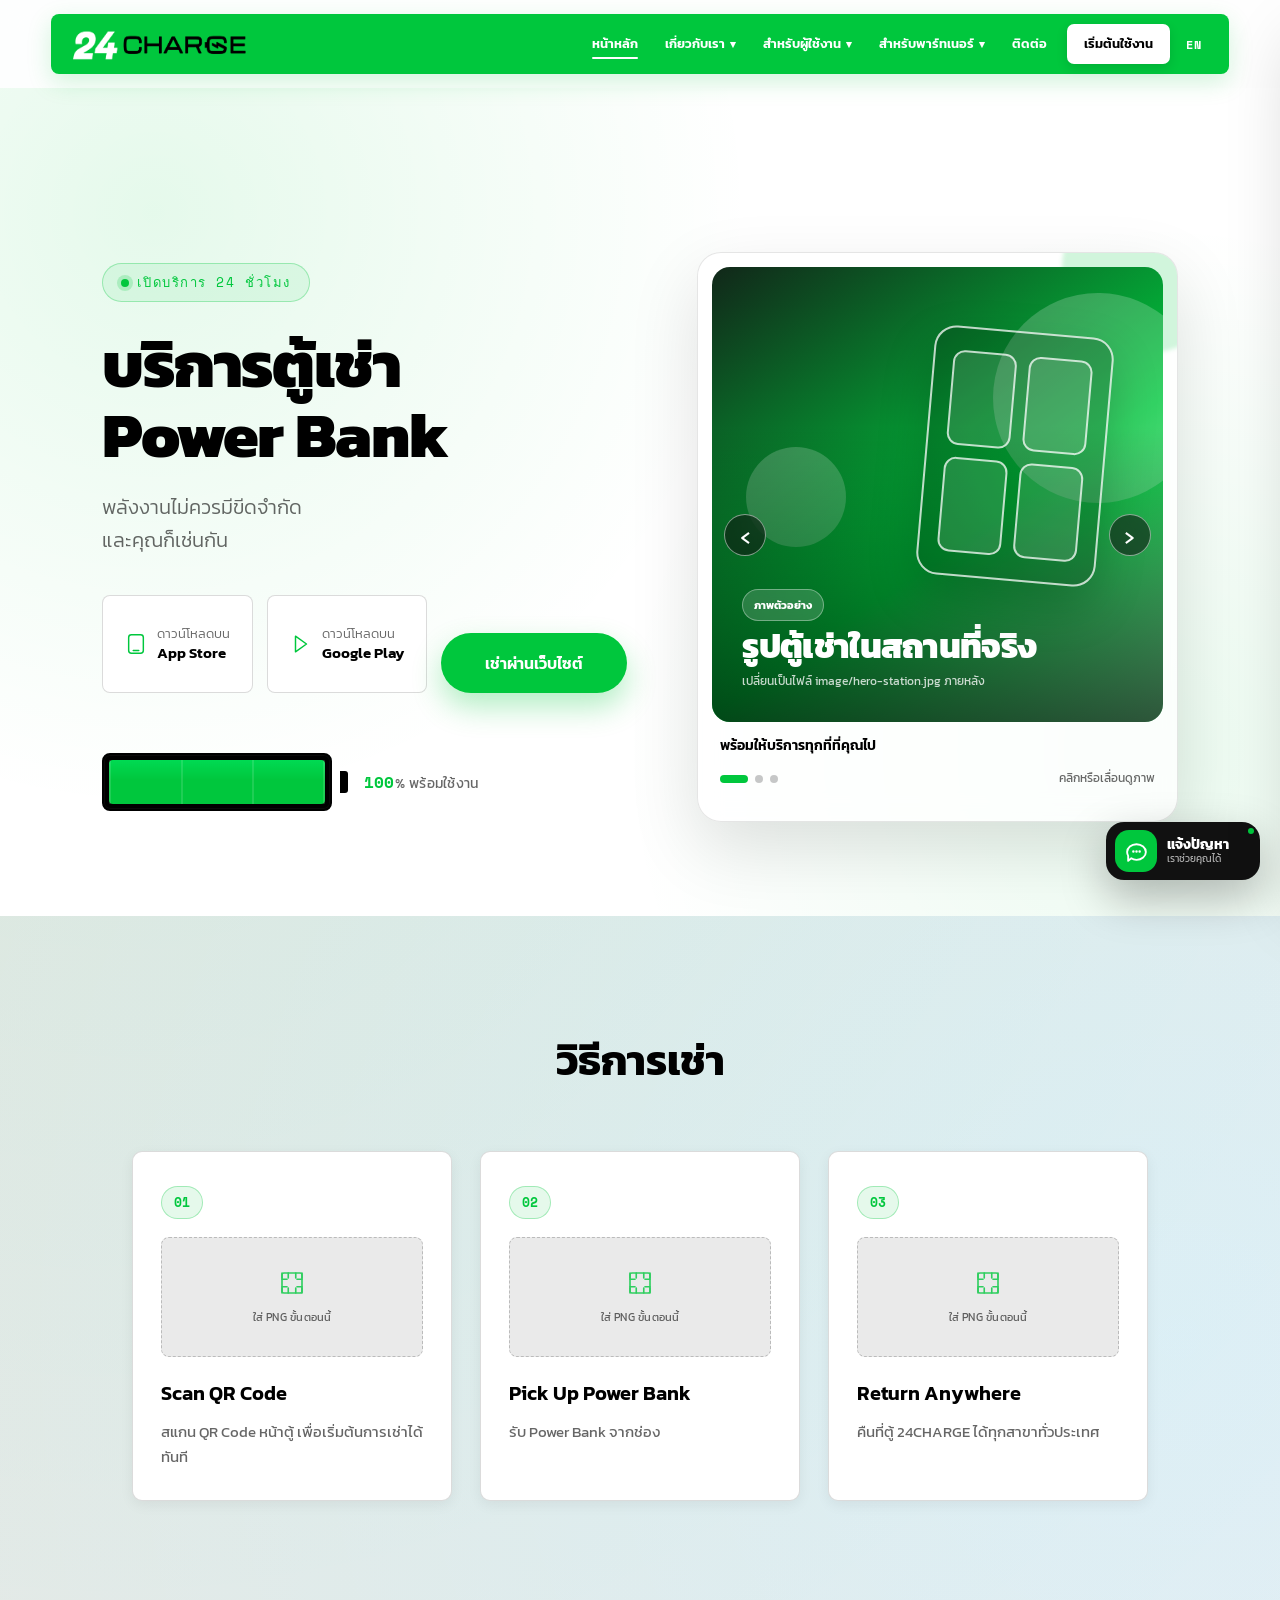
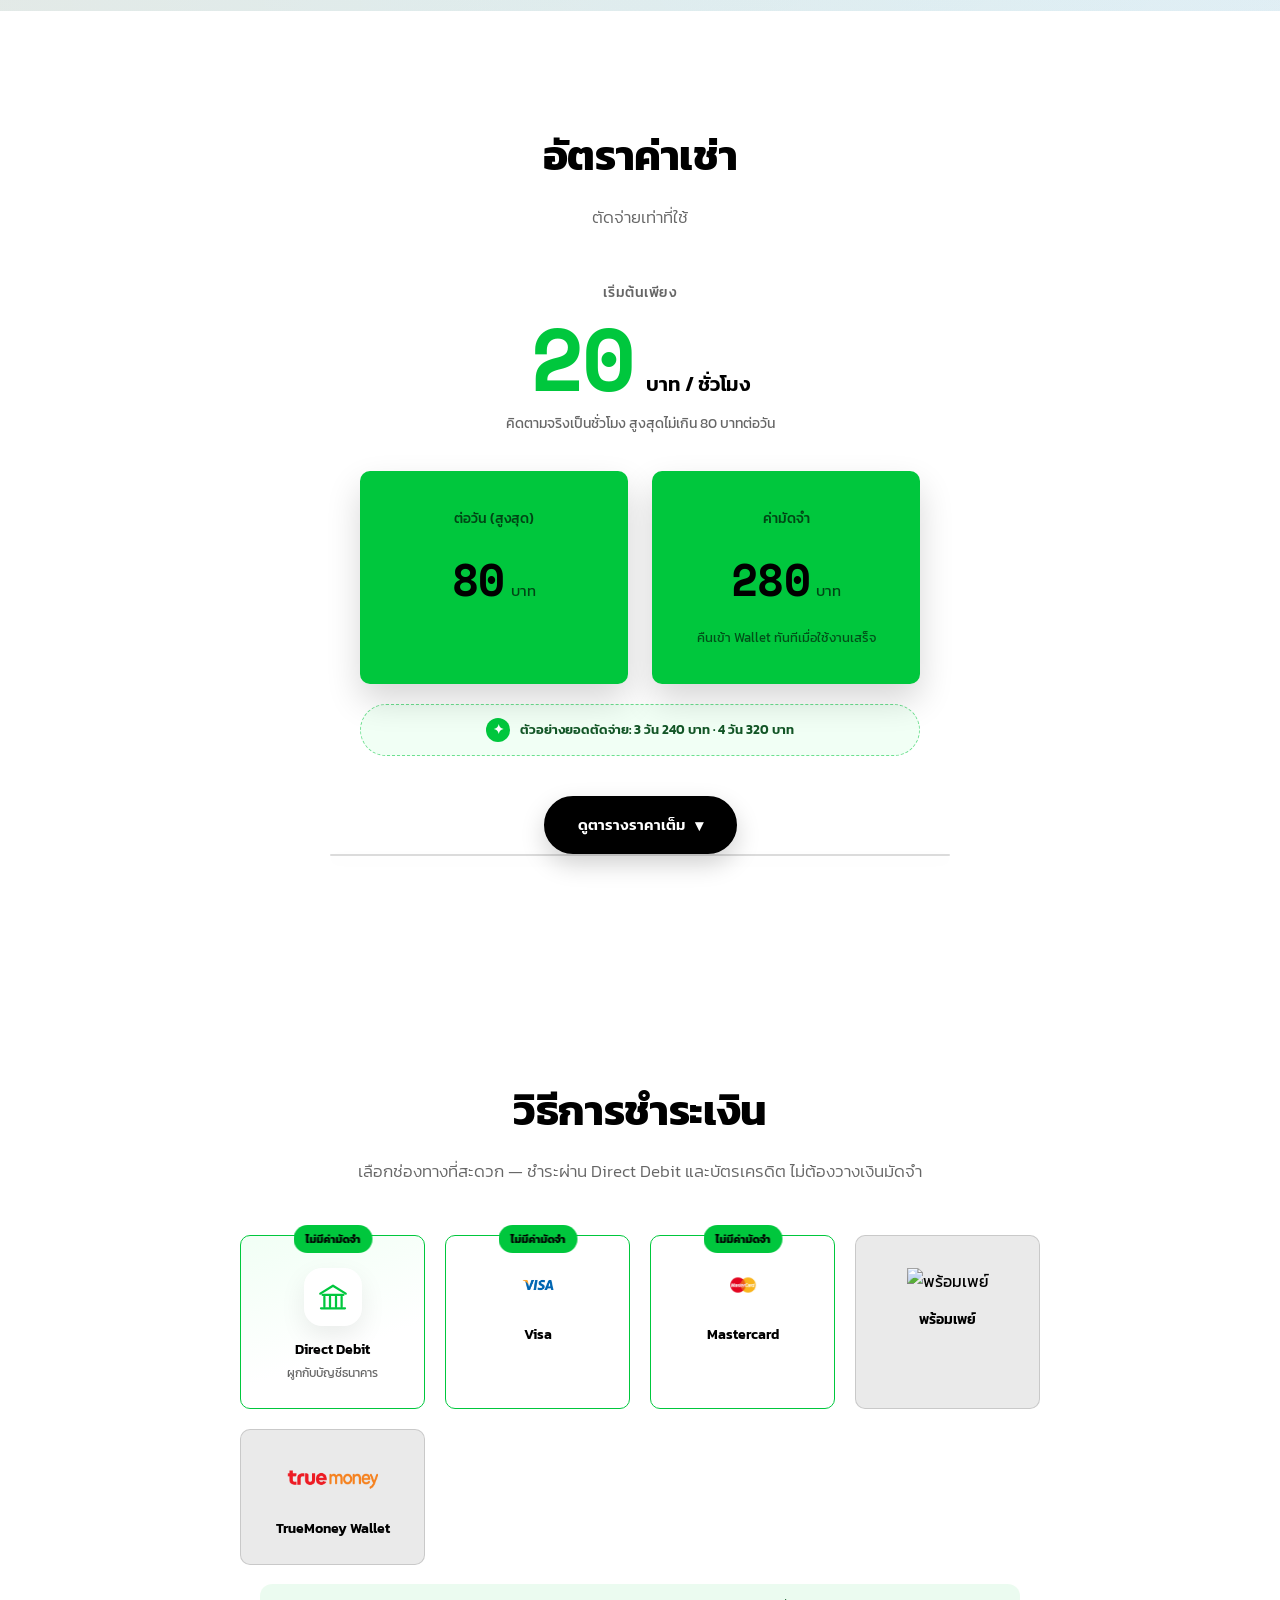
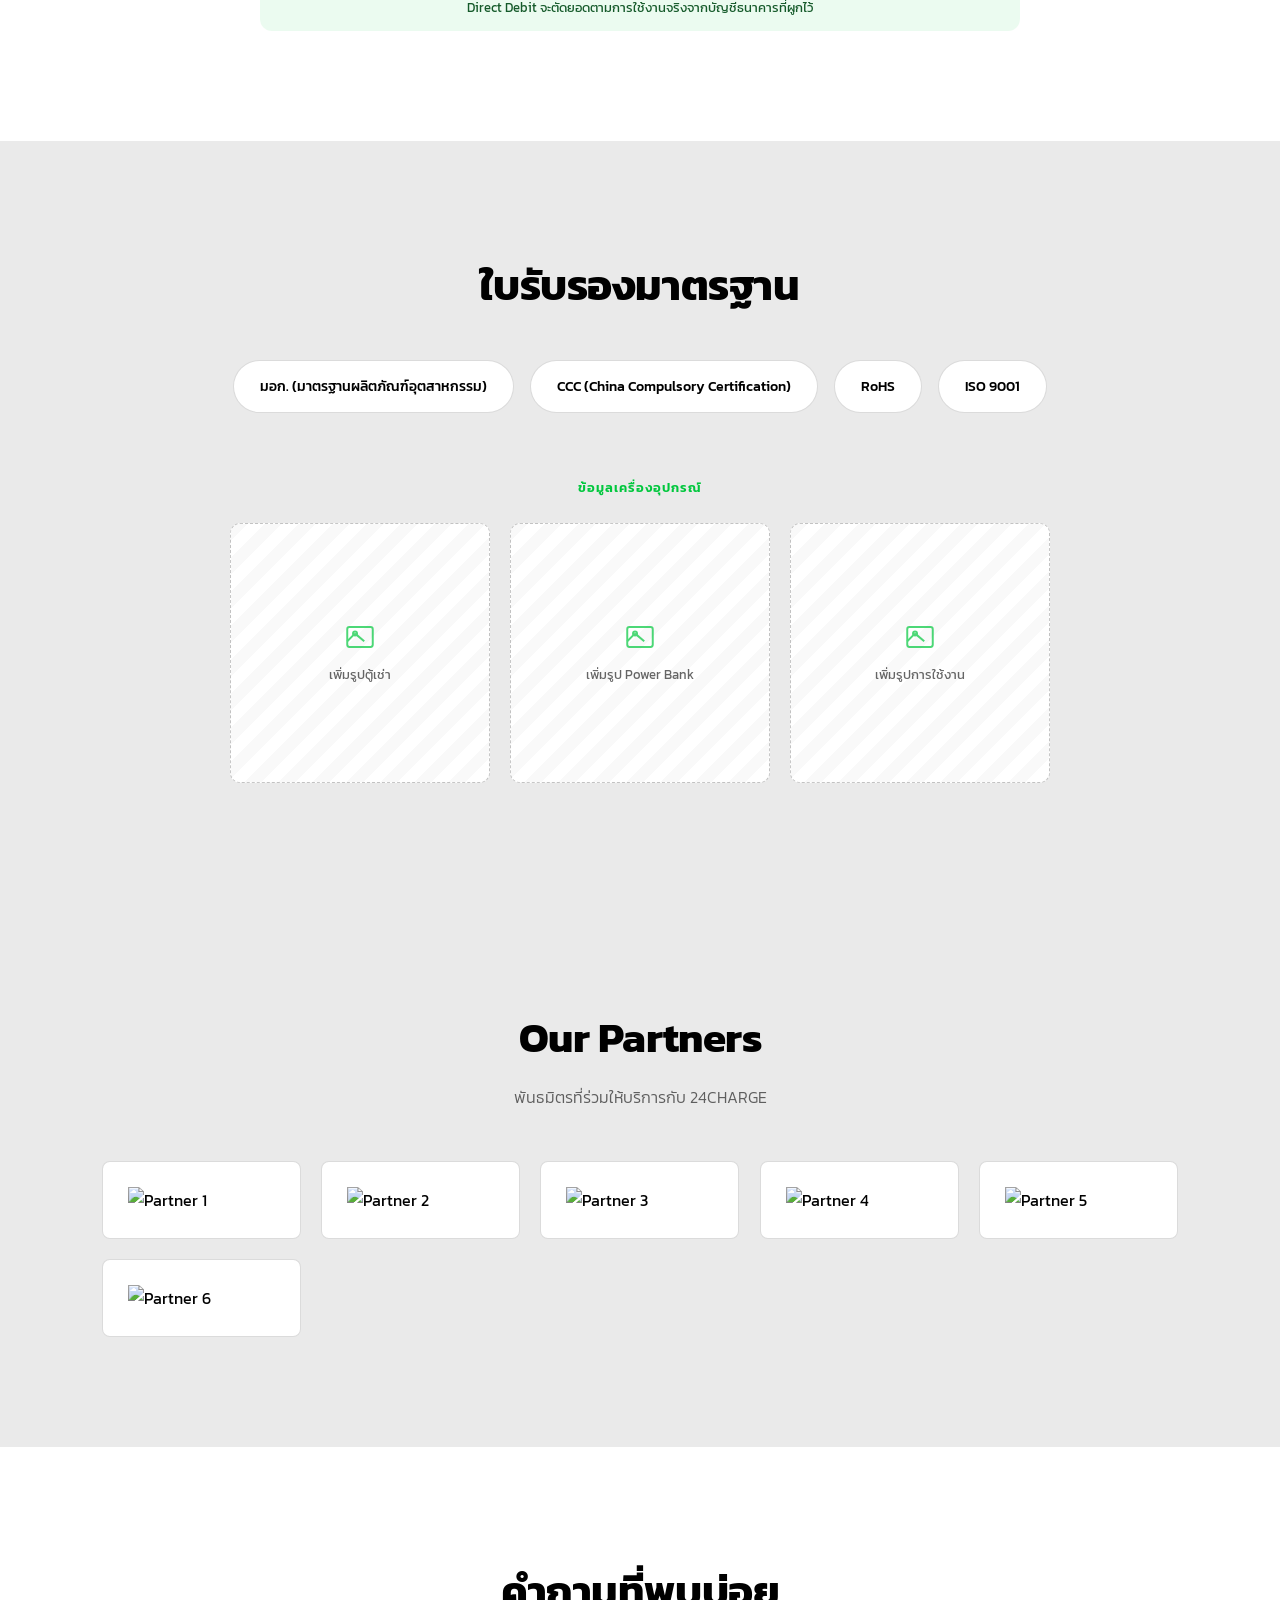
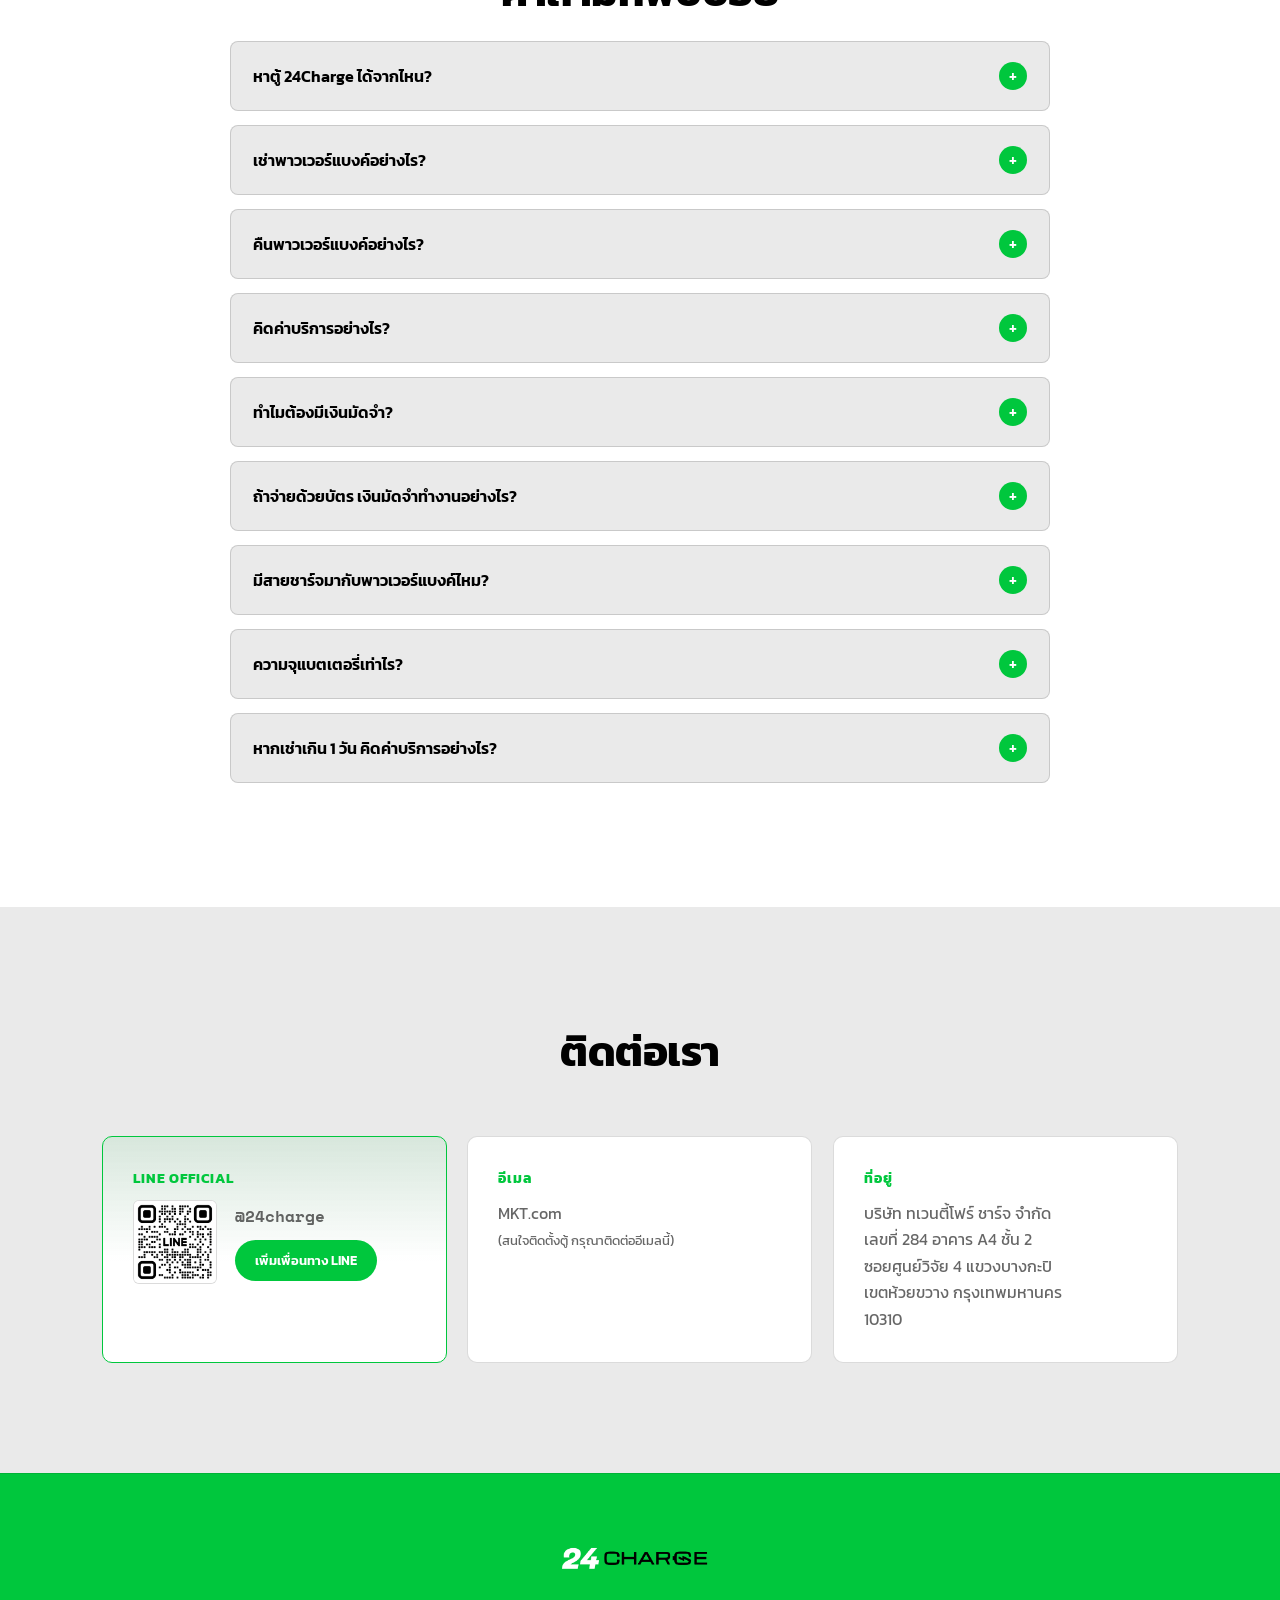
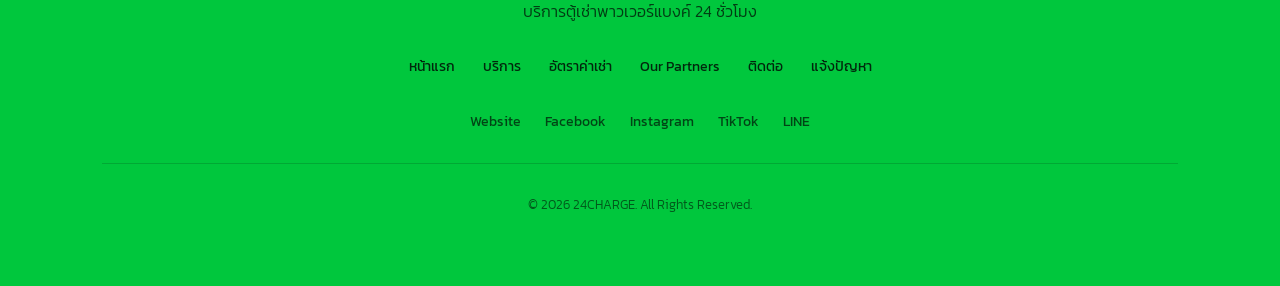
==== commit 7acd0888: "Updated UI" ====
--- a/index.html
+++ b/index.html
@@ -1,715 +1,665 @@
 <!DOCTYPE html>
+
 <html lang="th">
-
 <head>
-    <meta charset="UTF-8">
-    <meta name="viewport" content="width=device-width, initial-scale=1.0">
-
-    <title>24CHARGE | Power Bank Rental</title>
-
-    <!-- Google Font -->
-    <link rel="preconnect" href="https://fonts.googleapis.com">
-    <link rel="preconnect" href="https://fonts.gstatic.com" crossorigin>
-    <link href="https://fonts.googleapis.com/css2?family=Kanit:wght@300;400;500;700;800&family=Space+Mono:wght@400;700&display=swap" rel="stylesheet">
-
-    <!-- CSS -->
-    <link rel="stylesheet" href="style.css">
+<meta charset="utf-8"/>
+<meta content="width=device-width, initial-scale=1.0" name="viewport"/>
+<title>24CHARGE | Power Bank Rental</title>
+<!-- Google Font -->
+<link href="https://fonts.googleapis.com" rel="preconnect"/>
+<link crossorigin="" href="https://fonts.gstatic.com" rel="preconnect"/>
+<link href="https://fonts.googleapis.com/css2?family=Kanit:wght@300;400;500;700;800&amp;family=Space+Mono:wght@400;700&amp;display=swap" rel="stylesheet"/>
+<!-- CSS -->
+<link href="style.css" rel="stylesheet"/>
 </head>
-
-<body>
-
-    <!-- =======================
+<body><div aria-hidden="true" class="scroll-progress"><span></span></div>
+<!-- =======================
             NAVBAR
     ======================== -->
-
-    <nav>
-
-        <div class="logo">
-            <a href="#hero">
-                <img src="image/logo.png" alt="24CHARGE Logo">
-            </a>
-        </div>
-
-        <button class="menu-toggle" aria-label="เปิดเมนู">
-            <span></span>
-            <span></span>
-            <span></span>
-        </button>
-
-        <ul class="nav-menu">
-
-            <li>
-                <a href="#hero" data-th="หน้าแรก" data-en="Home">หน้าแรก</a>
-            </li>
-
-            <li>
-                <a href="#service" data-th="บริการ" data-en="Service">บริการ</a>
-            </li>
-
-            <li>
-                <a href="#pricing" data-th="อัตราค่าเช่า" data-en="Pricing">อัตราค่าเช่า</a>
-            </li>
-
-            <!-- สำหรับผู้ใช้งาน -->
-            <li class="dropdown">
-
-                <a href="#" class="dropdown-btn">
-                    <span data-th="สำหรับผู้ใช้งาน" data-en="For Users">สำหรับผู้ใช้งาน</span>
-                    <span class="arrow">▾</span>
-                </a>
-
-                <ul class="dropdown-menu">
-
-                    <li>
-                        <a href="#download" data-th="ดาวน์โหลดแอป" data-en="Download the app">ดาวน์โหลดแอป</a>
-                    </li>
-
-                    <li>
-                        <a href="#hero" data-th="เช่าผ่านเว็บไซต์" data-en="Rent via website">เช่าผ่านเว็บไซต์</a>
-                    </li>
-
-                    <li>
-                        <a href="#service" data-th="วิธีการใช้งาน" data-en="How to use">วิธีการใช้งาน</a>
-                    </li>
-
-                    <li>
-                        <a href="#payment" data-th="การชำระเงิน" data-en="Payment">การชำระเงิน</a>
-                    </li>
-
-                </ul>
-
-            </li>
-
-            <!-- สำหรับพาร์ทเนอร์ -->
-            <li class="dropdown">
-
-                <a href="#" class="dropdown-btn">
-                    <span data-th="สำหรับพาร์ทเนอร์" data-en="For Partners">สำหรับพาร์ทเนอร์</span>
-                    <span class="arrow">▾</span>
-                </a>
-
-                <ul class="dropdown-menu">
-
-                    <li>
-                        <a href="#contact" data-th="สนใจเป็นพาร์ทเนอร์กับเรา" data-en="Become a partner">สนใจเป็นพาร์ทเนอร์กับเรา</a>
-                    </li>
-
-                    <li>
-                        <a href="#" target="_blank" rel="noopener" data-th="ระบบหลังบ้าน / แจ้งปัญหา" data-en="Partner portal / Report issue">ระบบหลังบ้าน / แจ้งปัญหา</a>
-                    </li>
-
-                </ul>
-
-            </li>
-
-            <!-- เกี่ยวกับเรา -->
-            <li class="dropdown">
-
-                <a href="#" class="dropdown-btn">
-                    <span data-th="เกี่ยวกับเรา" data-en="About Us">เกี่ยวกับเรา</span>
-                    <span class="arrow">▾</span>
-                </a>
-
-                <ul class="dropdown-menu">
-
-                    <li>
-                        <a href="About Vision.html" target="_blank" rel="noopener" data-th="วิสัยทัศน์" data-en="Vision">วิสัยทัศน์</a>
-                    </li>
-
-                    <li>
-                        <a href="About Product.html" target="_blank" rel="noopener" data-th="ข้อมูลผลิตภัณฑ์" data-en="Product Info">ข้อมูลผลิตภัณฑ์</a>
-                    </li>
-
-                    <li>
-                        <a href="#partners" data-th="Our Partners" data-en="Our Partners">Our Partners</a>
-                    </li>
-
-                    <li>
-                        <a href="#certificate" data-th="ใบรับรองมาตรฐาน" data-en="Certificates">ใบรับรองมาตรฐาน</a>
-                    </li>
-
-                    <li>
-                        <a href="#faq" data-th="FAQ" data-en="FAQ">FAQ</a>
-                    </li>
-
-                    <li>
-                        <a href="#contact" data-th="ติดต่อเรา" data-en="Contact Us">ติดต่อเรา</a>
-                    </li>
-
-                </ul>
-
-            </li>
-
-            <li class="lang-switch">
-                <button class="lang-btn" data-lang="th">TH</button>
-                <span class="lang-divider">/</span>
-                <button class="lang-btn" data-lang="en">EN</button>
-            </li>
-
-        </ul>
-
-    </nav>
-
-    <!-- =======================
+<nav aria-label="เมนูหลัก" class="navbar">
+<div class="navbar-inner">
+<a aria-label="24CHARGE หน้าแรก" class="logo" href="#hero">
+<img alt="24CHARGE Logo" src="image/logo.png"/>
+</a>
+<button aria-controls="main-navigation" aria-expanded="false" aria-label="เปิดเมนู" class="menu-toggle ripple-target" type="button">
+<span></span>
+<span></span>
+<span></span>
+</button>
+<ul class="nav-menu" id="main-navigation">
+<li>
+<a data-en="Home" data-th="หน้าหลัก" href="#hero">หน้าหลัก</a>
+</li>
+<li class="dropdown">
+<button aria-expanded="false" class="dropdown-btn ripple-target" type="button">
+<span data-en="About us" data-th="เกี่ยวกับเรา">เกี่ยวกับเรา</span>
+<span aria-hidden="true" class="arrow">▾</span>
+</button>
+<ul class="dropdown-menu"><li><a data-en="About 24CHARGE" data-th="เกี่ยวกับ 24CHARGE" href="about.html">เกี่ยวกับ 24CHARGE</a></li><li><a data-en="Product information" data-th="ข้อมูลผลิตภัณฑ์" href="products.html">ข้อมูลผลิตภัณฑ์</a></li><li><a data-en="Partners" data-th="พันธมิตร" href="#partners">พันธมิตร</a></li><li><a data-en="Certifications" data-th="ใบรับรองมาตรฐาน" href="#certificate">ใบรับรองมาตรฐาน</a></li><li><a data-en="FAQ" data-th="คำถามที่พบบ่อย" href="#faq">คำถามที่พบบ่อย</a></li><li><a data-en="Contact us" data-th="ติดต่อเรา" href="#contact">ติดต่อเรา</a></li></ul>
+</li>
+<li class="dropdown">
+<button aria-expanded="false" class="dropdown-btn ripple-target" type="button">
+<span data-en="For users" data-th="สำหรับผู้ใช้งาน">สำหรับผู้ใช้งาน</span>
+<span aria-hidden="true" class="arrow">▾</span>
+</button>
+<ul class="dropdown-menu">
+<li><a data-en="Download the app" data-th="ดาวน์โหลดแอป" href="#download">ดาวน์โหลดแอป</a></li>
+<li><a data-en="Rent via website" data-th="เช่าผ่านเว็บไซต์" href="https://app.24charge.com/" rel="noopener" target="_blank">เช่าผ่านเว็บไซต์</a></li>
+<li><a data-en="How to use" data-th="วิธีการใช้งาน" href="#service">วิธีการใช้งาน</a></li>
+<li><a data-en="Pricing" data-th="อัตราค่าเช่า" href="#pricing">อัตราค่าเช่า</a></li>
+<li><a data-en="Payment" data-th="การชำระเงิน" href="#payment">การชำระเงิน</a></li>
+</ul>
+</li>
+<li class="dropdown">
+<button aria-expanded="false" class="dropdown-btn ripple-target" type="button">
+<span data-en="For partners" data-th="สำหรับพาร์ทเนอร์">สำหรับพาร์ทเนอร์</span>
+<span aria-hidden="true" class="arrow">▾</span>
+</button>
+<ul class="dropdown-menu">
+<li><a data-en="Become a partner" data-th="สนใจเป็นพาร์ทเนอร์กับเรา" href="#contact">สนใจเป็นพาร์ทเนอร์กับเรา</a></li>
+<li><a data-en="Partner portal / Report issue" data-open-issue="" data-th="ระบบหลังบ้าน / แจ้งปัญหา" href="#report-issue">ระบบหลังบ้าน / แจ้งปัญหา</a></li>
+</ul>
+</li>
+<li>
+<a data-en="Contact" data-th="ติดต่อ" href="#contact">ติดต่อ</a>
+</li>
+<li class="nav-action">
+<a class="nav-start-btn ripple-target" data-en="Get started" data-th="เริ่มต้นใช้งาน" href="https://app.24charge.com/" rel="noopener" target="_blank">เริ่มต้นใช้งาน</a>
+</li>
+<li class="lang-switch">
+<button aria-label="Switch to English" class="lang-btn lang-toggle ripple-target" data-lang="en" type="button">EN</button>
+</li>
+</ul>
+</div>
+</nav>
+<!-- =======================
             HERO
     ======================== -->
-
-    <section class="hero" id="hero">
-
-        <div class="hero-inner">
-
-            <div class="hero-content">
-
-                <p class="eyebrow" data-th="เปิดบริการ 24 ชั่วโมง" data-en="Open 24 Hours">เปิดบริการ 24 ชั่วโมง</p>
-
-                <h1>
-                    <span data-th="บริการตู้เช่า" data-en="Power Bank">บริการตู้เช่า</span>
-                    <br>
-                    <span data-th="Power Bank" data-en="Rental Station">Power Bank</span>
-                </h1>
-
-                <p class="hero-lead" data-th="พลังงานไม่ควรมีขีดจำกัด<br>และคุณก็เช่นกัน" data-en="Power shouldn't have limits.<br>Neither should you." data-html="true">
-                    พลังงานไม่ควรมีขีดจำกัด
-                    <br>
+<section class="hero" id="hero">
+<div class="hero-inner">
+<div class="hero-content">
+<p class="eyebrow" data-en="Open 24 Hours" data-th="เปิดบริการ 24 ชั่วโมง">เปิดบริการ 24 ชั่วโมง</p>
+<h1>
+<span data-en="Power Bank" data-th="บริการตู้เช่า">บริการตู้เช่า</span>
+<br/>
+<span data-en="Rental Station" data-th="Power Bank">Power Bank</span>
+</h1>
+<p class="hero-lead" data-en="Power shouldn't have limits.&lt;br&gt;Neither should you." data-html="true" data-th="พลังงานไม่ควรมีขีดจำกัด&lt;br&gt;และคุณก็เช่นกัน">
+                    พลังงานไม่ควรมีขีดจำกัด...
+                    <br/>
                     และคุณก็เช่นกัน
                 </p>
-
-                <div class="download-actions" id="download">
-
-                    <a href="#" class="store-btn" target="_blank" rel="noopener" aria-label="ดาวน์โหลดแอปบน App Store">
-                        <svg viewBox="0 0 24 24" fill="none" xmlns="http://www.w3.org/2000/svg" aria-hidden="true">
-                            <rect x="4" y="2" width="16" height="20" rx="3" stroke="currentColor" stroke-width="1.6"/>
-                            <line x1="9" y1="19" x2="15" y2="19" stroke="currentColor" stroke-width="1.6" stroke-linecap="round"/>
-                        </svg>
-                        <span><span data-th="ดาวน์โหลดบน" data-en="Download on">ดาวน์โหลดบน</span><strong>App Store</strong></span>
-                    </a>
-
-                    <a href="#" class="store-btn" target="_blank" rel="noopener" aria-label="ดาวน์โหลดแอปบน Google Play">
-                        <svg viewBox="0 0 24 24" fill="none" xmlns="http://www.w3.org/2000/svg" aria-hidden="true">
-                            <path d="M6 3.5L18 12L6 20.5V3.5Z" stroke="currentColor" stroke-width="1.6" stroke-linejoin="round"/>
-                        </svg>
-                        <span><span data-th="ดาวน์โหลดบน" data-en="Download on">ดาวน์โหลดบน</span><strong>Google Play</strong></span>
-                    </a>
-
-                    <a href="#service" class="btn btn-web" data-th="เช่าผ่านเว็บไซต์" data-en="Rent via website">เช่าผ่านเว็บไซต์</a>
-
-                </div>
-
-                <div class="battery-visual" aria-hidden="true">
-                    <div class="battery-shell">
-                        <div class="battery-fill"></div>
-                        <div class="battery-glow"></div>
-                        <div class="battery-ticks">
-                            <span></span><span></span><span></span><span></span>
-                        </div>
-                    </div>
-                    <span class="battery-cap"></span>
-                    <p class="battery-label"><span class="num">100</span><span data-th="% พร้อมใช้งาน" data-en="% ready to go">% พร้อมใช้งาน</span></p>
-                </div>
-
-            </div>
-
-            <div class="hero-media">
-                <div class="media-frame">
-                    <div class="media-placeholder">
-                        <svg viewBox="0 0 24 24" fill="none" xmlns="http://www.w3.org/2000/svg">
-                            <rect x="3" y="5" width="18" height="14" rx="1.5" stroke="currentColor" stroke-width="1.4"/>
-                            <path d="M3 15l4.5-4.5a1.5 1.5 0 0 1 2.12 0L15 15" stroke="currentColor" stroke-width="1.4" stroke-linejoin="round"/>
-                            <circle cx="8.5" cy="9.5" r="1.4" stroke="currentColor" stroke-width="1.4"/>
-                        </svg>
-                        <p data-th="พื้นที่สำหรับรูปภาพ / วิดีโอ / สไลด์โชว์" data-en="Space for image / video / slideshow">พื้นที่สำหรับรูปภาพ / วิดีโอ / สไลด์โชว์</p>
-                        <span class="media-tag" data-th="เร็ว ๆ นี้" data-en="Coming soon">เร็ว ๆ นี้</span>
-                    </div>
-                </div>
-            </div>
-
-        </div>
-
-    </section>
-
-    <!-- =======================
+<div class="download-actions" id="download">
+<a aria-label="ดาวน์โหลดแอปบน App Store" class="store-btn reveal ripple-target" href="https://apps.apple.com/th/app/24charge/id6758448369?l=th" rel="noopener" target="_blank">
+<svg aria-hidden="true" fill="none" viewbox="0 0 24 24" xmlns="http://www.w3.org/2000/svg">
+<rect height="20" rx="3" stroke="currentColor" stroke-width="1.6" width="16" x="4" y="2"></rect>
+<line stroke="currentColor" stroke-linecap="round" stroke-width="1.6" x1="9" x2="15" y1="19" y2="19"></line>
+</svg>
+<span><span data-en="Download on" data-th="ดาวน์โหลดบน">ดาวน์โหลดบน</span><strong>App Store</strong></span>
+</a>
+<a aria-label="ดาวน์โหลดแอปบน Google Play" class="store-btn reveal ripple-target" href="https://play.google.com/store/apps/details?id=co.synoralab.twentyfourcharge&amp;hl=th" rel="noopener" target="_blank">
+<svg aria-hidden="true" fill="none" viewbox="0 0 24 24" xmlns="http://www.w3.org/2000/svg">
+<path d="M6 3.5L18 12L6 20.5V3.5Z" stroke="currentColor" stroke-linejoin="round" stroke-width="1.6"></path>
+</svg>
+<span><span data-en="Download on" data-th="ดาวน์โหลดบน">ดาวน์โหลดบน</span><strong>Google Play</strong></span>
+</a>
+<a class="btn btn-web ripple-target" data-en="Rent via website" data-th="เช่าผ่านเว็บไซต์" href="https://app.24charge.com/">เช่าผ่านเว็บไซต์</a>
+</div>
+<div aria-hidden="true" class="battery-visual">
+<div class="battery-shell">
+<div class="battery-fill"></div>
+<div class="battery-glow"></div>
+<div class="battery-ticks">
+<span></span><span></span><span></span><span></span>
+</div>
+</div>
+<span class="battery-cap"></span>
+<p class="battery-label"><span class="num">100</span><span data-en="% ready to go" data-th="% พร้อมใช้งาน">% พร้อมใช้งาน</span></p>
+</div>
+</div>
+<div class="hero-media">
+<div aria-label="ตัวอย่างภาพบรรยากาศ 24CHARGE" class="hero-slider reveal" data-slider="">
+<div class="hero-slides">
+<figure class="hero-slide is-active" data-slide="">
+<div class="photo-placeholder photo-placeholder--station">
+<div class="placeholder-orb placeholder-orb--one"></div>
+<div class="placeholder-orb placeholder-orb--two"></div>
+<div aria-hidden="true" class="placeholder-device">
+<span></span><span></span><span></span><span></span>
+</div>
+<span class="placeholder-kicker" data-en="Placeholder" data-th="ภาพตัวอย่าง">ภาพตัวอย่าง</span>
+<p data-en="Rental station in a real location" data-th="รูปตู้เช่าในสถานที่จริง">รูปตู้เช่าในสถานที่จริง</p>
+<small data-en="Replace later with image/hero-station.jpg" data-th="เปลี่ยนเป็นไฟล์ image/hero-station.jpg ภายหลัง">เปลี่ยนเป็นไฟล์ image/hero-station.jpg ภายหลัง</small>
+</div>
+<figcaption data-en="Ready wherever you go" data-th="พร้อมให้บริการทุกที่ที่คุณไป">พร้อมให้บริการทุกที่ที่คุณไป</figcaption>
+</figure>
+<figure class="hero-slide" data-slide="">
+<div class="photo-placeholder photo-placeholder--lifestyle">
+<div aria-hidden="true" class="placeholder-wave"></div>
+<div aria-hidden="true" class="placeholder-phone">
+<div class="phone-screen"><span>24</span></div>
+</div>
+<span class="placeholder-kicker" data-en="Placeholder" data-th="ภาพตัวอย่าง">ภาพตัวอย่าง</span>
+<p data-en="Lifestyle usage photo" data-th="ภาพไลฟ์สไตล์การใช้งาน">ภาพไลฟ์สไตล์การใช้งาน</p>
+<small data-en="Replace later with image/hero-lifestyle.jpg" data-th="เปลี่ยนเป็นไฟล์ image/hero-lifestyle.jpg ภายหลัง">เปลี่ยนเป็นไฟล์ image/hero-lifestyle.jpg ภายหลัง</small>
+</div>
+<figcaption data-en="Keep charging. Keep going." data-th="ชาร์จต่อได้ ไม่ต้องหยุดความสนุก">ชาร์จต่อได้ ไม่ต้องหยุดความสนุก</figcaption>
+</figure>
+<figure class="hero-slide" data-slide="">
+<div class="photo-placeholder photo-placeholder--event">
+<div aria-hidden="true" class="placeholder-confetti"><i></i><i></i><i></i><i></i><i></i></div>
+<div aria-hidden="true" class="placeholder-powerbank"><span></span></div>
+<span class="placeholder-kicker" data-en="Placeholder" data-th="ภาพตัวอย่าง">ภาพตัวอย่าง</span>
+<p data-en="Event or partner photo" data-th="ภาพกิจกรรม อีเวนต์ หรือพาร์ทเนอร์">ภาพกิจกรรม อีเวนต์ หรือพาร์ทเนอร์</p>
+<small data-en="Replace later with image/hero-event.jpg" data-th="เปลี่ยนเป็นไฟล์ image/hero-event.jpg ภายหลัง">เปลี่ยนเป็นไฟล์ image/hero-event.jpg ภายหลัง</small>
+</div>
+<figcaption data-en="Power every important moment" data-th="เติมพลังให้ทุกช่วงเวลาสำคัญ">เติมพลังให้ทุกช่วงเวลาสำคัญ</figcaption>
+</figure>
+</div>
+<button aria-label="ภาพก่อนหน้า" class="slider-arrow slider-arrow--prev ripple-target" data-slider-prev="" type="button">‹</button>
+<button aria-label="ภาพถัดไป" class="slider-arrow slider-arrow--next ripple-target" data-slider-next="" type="button">›</button>
+<div class="slider-footer">
+<div aria-label="เลือกภาพ" class="slider-dots" role="tablist">
+<button aria-label="ภาพที่ 1" class="slider-dot is-active ripple-target" data-slide-to="0" type="button"></button>
+<button aria-label="ภาพที่ 2" class="slider-dot ripple-target" data-slide-to="1" type="button"></button>
+<button aria-label="ภาพที่ 3" class="slider-dot ripple-target" data-slide-to="2" type="button"></button>
+</div>
+<span class="slider-hint" data-en="Click or swipe through" data-th="คลิกหรือเลื่อนดูภาพ">คลิกหรือเลื่อนดูภาพ</span>
+</div>
+</div>
+</div>
+</div>
+</section>
+<!-- =======================
             HOW IT WORKS
     ======================= -->
-
-    <section class="how-it-works" id="service">
-
-        <h2 data-th="วิธีการเช่า" data-en="How to Rent">วิธีการเช่า</h2>
-
-        <div class="steps">
-
-            <div class="step">
-                <span class="step-number">01</span>
-                <div class="step-media">
-                    <svg viewBox="0 0 24 24" fill="none" xmlns="http://www.w3.org/2000/svg">
-                        <rect x="4" y="4" width="16" height="16" rx="1.5" stroke="currentColor" stroke-width="1.3"/>
-                        <path d="M4 9h4M4 4v4M9 4v4M15 4v4M20 4v4M20 9h-4M4 15h4M4 20v-4M9 20v-4M15 20v-4M20 20v-4M20 15h-4" stroke="currentColor" stroke-width="1.3" stroke-linecap="round"/>
-                    </svg>
-                    <span class="step-media-tag" data-th="ใส่ PNG ขั้นตอนนี้" data-en="Add step PNG">ใส่ PNG ขั้นตอนนี้</span>
-                </div>
-                <h3 data-th="Scan QR Code" data-en="Scan QR Code">Scan QR Code</h3>
-                <p data-th="สแกน QR Code หน้าตู้ เพื่อเริ่มต้นการเช่าได้ทันที" data-en="Scan the QR code on the station to start renting instantly.">
+<section class="how-it-works" id="service">
+<h2 data-en="How to Rent" data-th="วิธีการเช่า">วิธีการเช่า</h2>
+<div class="steps">
+<div class="step reveal interactive-card">
+<span class="step-number">01</span>
+<div class="step-media">
+<svg fill="none" viewbox="0 0 24 24" xmlns="http://www.w3.org/2000/svg">
+<rect height="16" rx="1.5" stroke="currentColor" stroke-width="1.3" width="16" x="4" y="4"></rect>
+<path d="M4 9h4M4 4v4M9 4v4M15 4v4M20 4v4M20 9h-4M4 15h4M4 20v-4M9 20v-4M15 20v-4M20 20v-4M20 15h-4" stroke="currentColor" stroke-linecap="round" stroke-width="1.3"></path>
+</svg>
+<span class="step-media-tag" data-en="Add step PNG" data-th="ใส่ PNG ขั้นตอนนี้">ใส่ PNG ขั้นตอนนี้</span>
+</div>
+<h3 data-en="Scan QR Code" data-th="Scan QR Code">Scan QR Code</h3>
+<p data-en="Scan the QR code on the station to start renting instantly." data-th="สแกน QR Code หน้าตู้ เพื่อเริ่มต้นการเช่าได้ทันที">
                     สแกน QR Code หน้าตู้
                     เพื่อเริ่มต้นการเช่าได้ทันที
                 </p>
-            </div>
-
-            <div class="step">
-                <span class="step-number">02</span>
-                <div class="step-media">
-                    <svg viewBox="0 0 24 24" fill="none" xmlns="http://www.w3.org/2000/svg">
-                        <rect x="4" y="4" width="16" height="16" rx="1.5" stroke="currentColor" stroke-width="1.3"/>
-                        <path d="M4 9h4M4 4v4M9 4v4M15 4v4M20 4v4M20 9h-4M4 15h4M4 20v-4M9 20v-4M15 20v-4M20 20v-4M20 15h-4" stroke="currentColor" stroke-width="1.3" stroke-linecap="round"/>
-                    </svg>
-                    <span class="step-media-tag" data-th="ใส่ PNG ขั้นตอนนี้" data-en="Add step PNG">ใส่ PNG ขั้นตอนนี้</span>
-                </div>
-                <h3 data-th="Pick Up Power Bank" data-en="Pick Up Power Bank">Pick Up Power Bank</h3>
-                <p data-th="รับ Power Bank จากช่อง" data-en="Take the power bank from the slot.">
+</div>
+<div class="step reveal interactive-card">
+<span class="step-number">02</span>
+<div class="step-media">
+<svg fill="none" viewbox="0 0 24 24" xmlns="http://www.w3.org/2000/svg">
+<rect height="16" rx="1.5" stroke="currentColor" stroke-width="1.3" width="16" x="4" y="4"></rect>
+<path d="M4 9h4M4 4v4M9 4v4M15 4v4M20 4v4M20 9h-4M4 15h4M4 20v-4M9 20v-4M15 20v-4M20 20v-4M20 15h-4" stroke="currentColor" stroke-linecap="round" stroke-width="1.3"></path>
+</svg>
+<span class="step-media-tag" data-en="Add step PNG" data-th="ใส่ PNG ขั้นตอนนี้">ใส่ PNG ขั้นตอนนี้</span>
+</div>
+<h3 data-en="Pick Up Power Bank" data-th="Pick Up Power Bank">Pick Up Power Bank</h3>
+<p data-en="Take the power bank from the slot." data-th="รับ Power Bank จากช่อง">
                     รับ Power Bank
                     จากช่อง
                 </p>
-            </div>
-
-            <div class="step">
-                <span class="step-number">03</span>
-                <div class="step-media">
-                    <svg viewBox="0 0 24 24" fill="none" xmlns="http://www.w3.org/2000/svg">
-                        <rect x="4" y="4" width="16" height="16" rx="1.5" stroke="currentColor" stroke-width="1.3"/>
-                        <path d="M4 9h4M4 4v4M9 4v4M15 4v4M20 4v4M20 9h-4M4 15h4M4 20v-4M9 20v-4M15 20v-4M20 20v-4M20 15h-4" stroke="currentColor" stroke-width="1.3" stroke-linecap="round"/>
-                    </svg>
-                    <span class="step-media-tag" data-th="ใส่ PNG ขั้นตอนนี้" data-en="Add step PNG">ใส่ PNG ขั้นตอนนี้</span>
-                </div>
-                <h3 data-th="Return Anywhere" data-en="Return Anywhere">Return Anywhere</h3>
-                <p data-th="คืนที่ตู้ 24CHARGE ได้ทุกสาขาทั่วประเทศ" data-en="Return at any 24CHARGE station nationwide.">
+</div>
+<div class="step reveal interactive-card">
+<span class="step-number">03</span>
+<div class="step-media">
+<svg fill="none" viewbox="0 0 24 24" xmlns="http://www.w3.org/2000/svg">
+<rect height="16" rx="1.5" stroke="currentColor" stroke-width="1.3" width="16" x="4" y="4"></rect>
+<path d="M4 9h4M4 4v4M9 4v4M15 4v4M20 4v4M20 9h-4M4 15h4M4 20v-4M9 20v-4M15 20v-4M20 20v-4M20 15h-4" stroke="currentColor" stroke-linecap="round" stroke-width="1.3"></path>
+</svg>
+<span class="step-media-tag" data-en="Add step PNG" data-th="ใส่ PNG ขั้นตอนนี้">ใส่ PNG ขั้นตอนนี้</span>
+</div>
+<h3 data-en="Return Anywhere" data-th="Return Anywhere">Return Anywhere</h3>
+<p data-en="Return at any 24CHARGE station nationwide." data-th="คืนที่ตู้ 24CHARGE ได้ทุกสาขาทั่วประเทศ">
                     คืนที่ตู้ 24CHARGE
                     ได้ทุกสาขาทั่วประเทศ
                 </p>
-            </div>
-
-        </div>
-
-    </section>
-
-    <!-- =======================
+</div>
+</div>
+</section>
+<!-- =======================
             PRICING
     ======================= -->
-
-    <section class="pricing" id="pricing">
-
-        <h2 data-th="อัตราค่าเช่า" data-en="Rental Rates">อัตราค่าเช่า</h2>
-        <p class="section-lead" data-th="จ่ายเท่าที่ใช้" data-en="Pay only for what you use">จ่ายเท่าที่ใช้</p>
-
-        <div class="price-hero">
-            <p class="price-hero-label" data-th="เริ่มต้นเพียง" data-en="Starting from">เริ่มต้นเพียง</p>
-            <p class="price-hero-value">
-                <span class="num">20</span>
-                <span class="unit" data-th="บาท / ชั่วโมง" data-en="THB / hour">บาท / ชั่วโมง</span>
-            </p>
-            <p class="price-hero-note" data-th="คิดตามจริงเป็นชั่วโมง สูงสุดไม่เกิน 80 บาทต่อวัน" data-en="Billed hourly, capped at 80 THB per day">คิดตามจริงเป็นชั่วโมง สูงสุดไม่เกิน 80 บาทต่อวัน</p>
-        </div>
-
-        <div class="price-grid">
-
-            <div class="price-card price-card--brand">
-                <p class="price-label" data-th="ต่อวัน (สูงสุด)" data-en="Per day (max)">ต่อวัน (สูงสุด)</p>
-                <p class="price-value"><span class="num">80</span><small data-th="บาท" data-en="THB">บาท</small></p>
-            </div>
-
-            <div class="price-card price-card--brand">
-                <p class="price-label" data-th="ค่ามัดจำ" data-en="Deposit">ค่ามัดจำ</p>
-                <p class="price-value"><span class="num">480</span><small data-th="บาท" data-en="THB">บาท</small></p>
-                <p class="price-note" data-th="คืนเข้า Wallet เมื่อใช้งานเสร็จ" data-en="Refunded to your wallet when returned">คืนเข้า Wallet เมื่อใช้งานเสร็จ</p>
-            </div>
-
-        </div>
-
-        <button class="price-table-toggle" aria-expanded="false">
-            <span class="toggle-label" data-th="ดูตารางราคาเต็ม" data-en="View full price table">ดูตารางราคาเต็ม</span>
-            <span class="toggle-icon">▾</span>
-        </button>
-
-        <div class="price-table-wrap">
-            <div class="price-table-inner">
-                <table>
-                    <tr>
-                        <th data-th="ระยะเวลา" data-en="Duration">ระยะเวลา</th>
-                        <th data-th="ราคารวม" data-en="Total price">ราคารวม</th>
-                    </tr>
-
-                    <tr>
-                        <td data-th="1 ชั่วโมง" data-en="1 hour">1 ชั่วโมง</td>
-                        <td>20 <span data-th="บาท" data-en="THB">บาท</span></td>
-                    </tr>
-
-                    <tr>
-                        <td data-th="2 ชั่วโมง" data-en="2 hours">2 ชั่วโมง</td>
-                        <td>40 <span data-th="บาท" data-en="THB">บาท</span></td>
-                    </tr>
-
-                    <tr>
-                        <td data-th="3 ชั่วโมง" data-en="3 hours">3 ชั่วโมง</td>
-                        <td>60 <span data-th="บาท" data-en="THB">บาท</span></td>
-                    </tr>
-
-                    <tr class="price-row--highlight">
-                        <td data-th="4-24 ชั่วโมง" data-en="4-24 hours">4-24 ชั่วโมง</td>
-                        <td>80 <span data-th="บาท" data-en="THB">บาท</span></td>
-                    </tr>
-
-                    <tr>
-                        <td data-th="2 วัน" data-en="2 days">2 วัน</td>
-                        <td>160 <span data-th="บาท" data-en="THB">บาท</span></td>
-                    </tr>
-
-                    <tr>
-                        <td data-th="3 วัน" data-en="3 days">3 วัน</td>
-                        <td>240 <span data-th="บาท" data-en="THB">บาท</span></td>
-                    </tr>
-
-                    <tr>
-                        <td data-th="4 วัน" data-en="4 days">4 วัน</td>
-                        <td>320 <span data-th="บาท" data-en="THB">บาท</span></td>
-                    </tr>
-
-                    <tr>
-                        <td data-th="5 วัน" data-en="5 days">5 วัน</td>
-                        <td>400 <span data-th="บาท" data-en="THB">บาท</span></td>
-                    </tr>
-
-                    <tr class="price-row--highlight">
-                        <td data-th="6 วัน (สูงสุด)" data-en="6 days (max)">6 วัน (สูงสุด)</td>
-                        <td>480 <span data-th="บาท" data-en="THB">บาท</span></td>
-                    </tr>
-                </table>
-            </div>
-        </div>
-
-    </section>
-
-    <!-- =======================
+<section class="pricing" id="pricing">
+<h2 data-en="Rental Rates" data-th="อัตราค่าเช่า">อัตราค่าเช่า</h2>
+<p class="section-lead" data-en="Pay only for what you use" data-th="ตัดจ่ายเท่าที่ใช้">ตัดจ่ายเท่าที่ใช้</p>
+<div class="price-hero">
+<p class="price-hero-label" data-en="Starting from" data-th="เริ่มต้นเพียง">เริ่มต้นเพียง</p>
+<p class="price-hero-value">
+<span class="num">20</span>
+<span class="unit" data-en="THB / hour" data-th="บาท / ชั่วโมง">บาท / ชั่วโมง</span>
+</p>
+<p class="price-hero-note" data-en="Billed hourly, capped at 80 THB per day" data-th="คิดตามจริงเป็นชั่วโมง สูงสุดไม่เกิน 80 บาทต่อวัน">คิดตามจริงเป็นชั่วโมง สูงสุดไม่เกิน 80 บาทต่อวัน</p>
+</div>
+<div class="price-grid">
+<div class="price-card price-card--brand reveal interactive-card">
+<p class="price-label" data-en="Per day (max)" data-th="ต่อวัน (สูงสุด)">ต่อวัน (สูงสุด)</p>
+<p class="price-value"><span class="num">80</span><small data-en="THB" data-th="บาท">บาท</small></p>
+</div>
+<div class="price-card price-card--brand reveal interactive-card">
+<p class="price-label" data-en="Deposit" data-th="ค่ามัดจำ">ค่ามัดจำ</p>
+<p class="price-value"><span class="num">280</span><small data-en="THB" data-th="บาท">บาท</small></p>
+<p class="price-note" data-en="Returned to your wallet immediately after use" data-th="คืนเข้า Wallet ทันทีเมื่อใช้งานเสร็จ">คืนเข้า Wallet ทันทีเมื่อใช้งานเสร็จ</p>
+</div>
+</div><div aria-label="ตัวอย่างยอดตัดจ่าย" class="pricing-friendly-note reveal">
+<span aria-hidden="true" class="friendly-note-icon">✦</span>
+<p data-en="Example totals: 3 days 240 THB · 4 days 320 THB" data-th="ตัวอย่างยอดตัดจ่าย: 3 วัน 240 บาท · 4 วัน 320 บาท">ตัวอย่างยอดตัดจ่าย: 3 วัน 240 บาท · 4 วัน 320 บาท</p>
+</div>
+<button aria-expanded="false" class="price-table-toggle ripple-target">
+<span class="toggle-label" data-en="View full price table" data-th="ดูตารางราคาเต็ม">ดูตารางราคาเต็ม</span>
+<span class="toggle-icon">▾</span>
+</button>
+<div class="price-table-wrap">
+<div class="price-table-inner">
+<table>
+<tr>
+<th data-en="Duration" data-th="ระยะเวลา">ระยะเวลา</th>
+<th data-en="Total price" data-th="ราคารวม">ราคารวม</th>
+</tr>
+<tr>
+<td data-en="1 hour" data-th="1 ชั่วโมง">1 ชั่วโมง</td>
+<td>20 <span data-en="THB" data-th="บาท">บาท</span></td>
+</tr>
+<tr>
+<td data-en="2 hours" data-th="2 ชั่วโมง">2 ชั่วโมง</td>
+<td>40 <span data-en="THB" data-th="บาท">บาท</span></td>
+</tr>
+<tr>
+<td data-en="3 hours" data-th="3 ชั่วโมง">3 ชั่วโมง</td>
+<td>60 <span data-en="THB" data-th="บาท">บาท</span></td>
+</tr>
+<tr class="price-row--highlight">
+<td data-en="4-24 hours" data-th="4-24 ชั่วโมง">4-24 ชั่วโมง</td>
+<td>80 <span data-en="THB" data-th="บาท">บาท</span></td>
+</tr>
+<tr>
+<td data-en="2 days" data-th="2 วัน">2 วัน</td>
+<td>160 <span data-en="THB" data-th="บาท">บาท</span></td>
+</tr>
+<tr class="price-row--featured">
+<td data-en="3 days" data-th="3 วัน">3 วัน</td>
+<td>240 <span data-en="THB" data-th="บาท">บาท</span></td>
+</tr>
+<tr class="price-row--featured">
+<td data-en="4 days" data-th="4 วัน">4 วัน</td>
+<td>320 <span data-en="THB" data-th="บาท">บาท</span></td>
+</tr>
+<tr>
+<td data-en="5 days" data-th="5 วัน">5 วัน</td>
+<td>400 <span data-en="THB" data-th="บาท">บาท</span></td>
+</tr>
+<tr class="price-row--highlight">
+<td data-en="6 days (max)" data-th="6 วัน (สูงสุด)">6 วัน (สูงสุด)</td>
+<td>480 <span data-en="THB" data-th="บาท">บาท</span></td>
+</tr>
+</table>
+</div>
+</div>
+</section>
+<!-- =======================
           PAYMENT METHODS
     ======================= -->
-
-    <section class="payment" id="payment">
-
-        <h2 data-th="วิธีการชำระเงิน" data-en="Payment Methods">วิธีการชำระเงิน</h2>
-        <p class="section-lead" data-th="เลือกช่องทางที่สะดวก — ชำระผ่านบัตรเครดิต/เดบิต ไม่ต้องวางเงินมัดจำ" data-en="Choose what works for you — pay by credit/debit card with no deposit required">
-            เลือกช่องทางที่สะดวก — ชำระผ่านบัตรเครดิต/เดบิต ไม่ต้องวางเงินมัดจำ
-        </p>
-
-        <div class="payment-grid">
-
-            <div class="payment-card payment-card--nodeposit">
-                <span class="payment-badge" data-th="ไม่มีค่ามัดจำ" data-en="No deposit">ไม่มีค่ามัดจำ</span>
-                <img src="image/visa.png" alt="Visa">
-                <p class="payment-name">Visa</p>
-            </div>
-
-            <div class="payment-card payment-card--nodeposit">
-                <span class="payment-badge" data-th="ไม่มีค่ามัดจำ" data-en="No deposit">ไม่มีค่ามัดจำ</span>
-                <img src="image/mastercard.png" alt="Mastercard">
-                <p class="payment-name">Mastercard</p>
-            </div>
-
-            <div class="payment-card">
-                <img src="image/promptpay.png" alt="พร้อมเพย์">
-                <p class="payment-name">พร้อมเพย์</p>
-            </div>
-
-            <div class="payment-card">
-                <img src="image/truemoney.png" alt="TrueMoney Wallet">
-                <p class="payment-name">TrueMoney Wallet</p>
-            </div>
-
-        </div>
-
-    </section>
-
-    <!-- =======================
+<section class="payment" id="payment">
+<h2 data-en="Payment Methods" data-th="วิธีการชำระเงิน">วิธีการชำระเงิน</h2>
+<p class="section-lead" data-en="Choose what works for you — pay by Direct Debit or credit card with no deposit required" data-th="เลือกช่องทางที่สะดวก — ชำระผ่าน Direct Debit และบัตรเครดิต ไม่ต้องวางเงินมัดจำ">เลือกช่องทางที่สะดวก — ชำระผ่าน Direct Debit และบัตรเครดิต ไม่ต้องวางเงินมัดจำ</p>
+<div class="payment-grid"><div class="payment-card payment-card--nodeposit payment-card--direct-debit interactive-card reveal">
+<span class="payment-badge" data-en="No deposit" data-th="ไม่มีค่ามัดจำ">ไม่มีค่ามัดจำ</span>
+<div aria-hidden="true" class="payment-icon payment-icon--bank">
+<svg fill="none" viewbox="0 0 48 48" xmlns="http://www.w3.org/2000/svg">
+<path d="M7 19.5L24 9l17 10.5" stroke="currentColor" stroke-linecap="round" stroke-linejoin="round" stroke-width="3"></path>
+<path d="M10 21h28M12.5 23.5v13M20 23.5v13M28 23.5v13M35.5 23.5v13M8 39h32" stroke="currentColor" stroke-linecap="round" stroke-width="3"></path>
+</svg>
+</div>
+<p class="payment-name" data-en="Direct Debit" data-th="Direct Debit">Direct Debit</p>
+<p class="payment-detail" data-en="Linked to your bank account" data-th="ผูกกับบัญชีธนาคาร">ผูกกับบัญชีธนาคาร</p>
+</div>
+<div class="payment-card payment-card--nodeposit reveal interactive-card">
+<span class="payment-badge" data-en="No deposit" data-th="ไม่มีค่ามัดจำ">ไม่มีค่ามัดจำ</span>
+<img alt="Visa" src="image/visa.png"/>
+<p class="payment-name">Visa</p>
+</div>
+<div class="payment-card payment-card--nodeposit reveal interactive-card">
+<span class="payment-badge" data-en="No deposit" data-th="ไม่มีค่ามัดจำ">ไม่มีค่ามัดจำ</span>
+<img alt="Mastercard" src="image/master.png"/>
+<p class="payment-name">Mastercard</p>
+</div>
+<div class="payment-card reveal interactive-card">
+<img alt="พร้อมเพย์" src="image/promptpay.png"/>
+<p class="payment-name">พร้อมเพย์</p>
+</div>
+<div class="payment-card reveal interactive-card">
+<img alt="TrueMoney Wallet" src="image/truemoney.png"/>
+<p class="payment-name">TrueMoney Wallet</p>
+</div>
+</div><p class="payment-direct-note reveal" data-en="Direct Debit automatically charges the linked bank account based on actual usage." data-th="Direct Debit จะตัดยอดตามการใช้งานจริงจากบัญชีธนาคารที่ผูกไว้">Direct Debit จะตัดยอดตามการใช้งานจริงจากบัญชีธนาคารที่ผูกไว้</p>
+</section>
+<!-- =======================
           CERTIFICATES
     ======================= -->
-
-    <section class="certificates" id="certificate">
-
-        <h2 data-th="ใบรับรองมาตรฐาน" data-en="Certifications">ใบรับรองมาตรฐาน</h2>
-
-        <div class="certificate-list">
-            <a href="#" data-th="มอก. (มาตรฐานผลิตภัณฑ์อุตสาหกรรม)" data-en="TISI (Thai Industrial Standard)">มอก. (มาตรฐานผลิตภัณฑ์อุตสาหกรรม)</a>
-            <a href="#">CCC (China Compulsory Certification)</a>
-            <a href="#">RoHS</a>
-        </div>
-
-        <div class="device-gallery">
-            <p class="device-gallery-label" data-th="ข้อมูลเครื่องอุปกรณ์" data-en="Device Gallery">ข้อมูลเครื่องอุปกรณ์</p>
-            <div class="device-grid">
-                <div class="device-slot">
-                    <svg viewBox="0 0 24 24" fill="none" xmlns="http://www.w3.org/2000/svg">
-                        <rect x="3" y="5" width="18" height="14" rx="1.5" stroke="currentColor" stroke-width="1.4"/>
-                        <path d="M3 15l4.5-4.5a1.5 1.5 0 0 1 2.12 0L15 15" stroke="currentColor" stroke-width="1.4" stroke-linejoin="round"/>
-                        <circle cx="8.5" cy="9.5" r="1.4" stroke="currentColor" stroke-width="1.4"/>
-                    </svg>
-                    <span data-th="เพิ่มรูปตู้เช่า" data-en="Add station photo">เพิ่มรูปตู้เช่า</span>
-                </div>
-                <div class="device-slot">
-                    <svg viewBox="0 0 24 24" fill="none" xmlns="http://www.w3.org/2000/svg">
-                        <rect x="3" y="5" width="18" height="14" rx="1.5" stroke="currentColor" stroke-width="1.4"/>
-                        <path d="M3 15l4.5-4.5a1.5 1.5 0 0 1 2.12 0L15 15" stroke="currentColor" stroke-width="1.4" stroke-linejoin="round"/>
-                        <circle cx="8.5" cy="9.5" r="1.4" stroke="currentColor" stroke-width="1.4"/>
-                    </svg>
-                    <span data-th="เพิ่มรูป Power Bank" data-en="Add power bank photo">เพิ่มรูป Power Bank</span>
-                </div>
-                <div class="device-slot">
-                    <svg viewBox="0 0 24 24" fill="none" xmlns="http://www.w3.org/2000/svg">
-                        <rect x="3" y="5" width="18" height="14" rx="1.5" stroke="currentColor" stroke-width="1.4"/>
-                        <path d="M3 15l4.5-4.5a1.5 1.5 0 0 1 2.12 0L15 15" stroke="currentColor" stroke-width="1.4" stroke-linejoin="round"/>
-                        <circle cx="8.5" cy="9.5" r="1.4" stroke="currentColor" stroke-width="1.4"/>
-                    </svg>
-                    <span data-th="เพิ่มรูปการใช้งาน" data-en="Add usage photo">เพิ่มรูปการใช้งาน</span>
-                </div>
-            </div>
-        </div>
-
-    </section>
-
-    <!-- =======================
+<section class="certificates" id="certificate">
+<h2 data-en="Certifications" data-th="ใบรับรองมาตรฐาน">ใบรับรองมาตรฐาน</h2>
+<div class="certificate-list">
+<a class="reveal" data-en="TISI (Thai Industrial Standard)" data-th="มอก. (มาตรฐานผลิตภัณฑ์อุตสาหกรรม)" href="#">มอก. (มาตรฐานผลิตภัณฑ์อุตสาหกรรม)</a>
+<a class="reveal" href="#">CCC (China Compulsory Certification)</a>
+<a class="reveal" href="#">RoHS</a>
+<a class="reveal" href="#">ISO 9001</a>
+</div>
+<div class="device-gallery">
+<p class="device-gallery-label" data-en="Device Gallery" data-th="ข้อมูลเครื่องอุปกรณ์">ข้อมูลเครื่องอุปกรณ์</p>
+<div class="device-grid">
+<div class="device-slot reveal interactive-card">
+<svg fill="none" viewbox="0 0 24 24" xmlns="http://www.w3.org/2000/svg">
+<rect height="14" rx="1.5" stroke="currentColor" stroke-width="1.4" width="18" x="3" y="5"></rect>
+<path d="M3 15l4.5-4.5a1.5 1.5 0 0 1 2.12 0L15 15" stroke="currentColor" stroke-linejoin="round" stroke-width="1.4"></path>
+<circle cx="8.5" cy="9.5" r="1.4" stroke="currentColor" stroke-width="1.4"></circle>
+</svg>
+<span data-en="Add station photo" data-th="เพิ่มรูปตู้เช่า">เพิ่มรูปตู้เช่า</span>
+</div>
+<div class="device-slot reveal interactive-card">
+<svg fill="none" viewbox="0 0 24 24" xmlns="http://www.w3.org/2000/svg">
+<rect height="14" rx="1.5" stroke="currentColor" stroke-width="1.4" width="18" x="3" y="5"></rect>
+<path d="M3 15l4.5-4.5a1.5 1.5 0 0 1 2.12 0L15 15" stroke="currentColor" stroke-linejoin="round" stroke-width="1.4"></path>
+<circle cx="8.5" cy="9.5" r="1.4" stroke="currentColor" stroke-width="1.4"></circle>
+</svg>
+<span data-en="Add power bank photo" data-th="เพิ่มรูป Power Bank">เพิ่มรูป Power Bank</span>
+</div>
+<div class="device-slot reveal interactive-card">
+<svg fill="none" viewbox="0 0 24 24" xmlns="http://www.w3.org/2000/svg">
+<rect height="14" rx="1.5" stroke="currentColor" stroke-width="1.4" width="18" x="3" y="5"></rect>
+<path d="M3 15l4.5-4.5a1.5 1.5 0 0 1 2.12 0L15 15" stroke="currentColor" stroke-linejoin="round" stroke-width="1.4"></path>
+<circle cx="8.5" cy="9.5" r="1.4" stroke="currentColor" stroke-width="1.4"></circle>
+</svg>
+<span data-en="Add usage photo" data-th="เพิ่มรูปการใช้งาน">เพิ่มรูปการใช้งาน</span>
+</div>
+</div>
+</div>
+</section>
+<!-- =======================
           OUR PARTNERS
     ======================= -->
-
-    <section class="partners" id="partners">
-
-        <h2 data-th="Our Partners" data-en="Our Partners">Our Partners</h2>
-
-        <p class="partners-subtitle" data-th="พันธมิตรที่ร่วมให้บริการกับ 24CHARGE" data-en="Partners who bring 24CHARGE to more places">
+<section class="partners" id="partners">
+<h2 data-en="Our Partners" data-th="Our Partners">Our Partners</h2>
+<p class="partners-subtitle" data-en="Partners who bring 24CHARGE to more places" data-th="พันธมิตรที่ร่วมให้บริการกับ 24CHARGE">
             พันธมิตรที่ร่วมให้บริการกับ 24CHARGE
         </p>
-
-        <div class="partners-grid">
-            <div class="partner-card"><img src="image/partner1.png" alt="Partner 1"></div>
-            <div class="partner-card"><img src="image/partner2.png" alt="Partner 2"></div>
-            <div class="partner-card"><img src="image/partner3.png" alt="Partner 3"></div>
-            <div class="partner-card"><img src="image/partner4.png" alt="Partner 4"></div>
-            <div class="partner-card"><img src="image/partner5.png" alt="Partner 5"></div>
-            <div class="partner-card"><img src="image/partner6.png" alt="Partner 6"></div>
-        </div>
-
-    </section>
-
-    <!-- =======================
+<div class="partners-grid">
+<div class="partner-card reveal interactive-card"><img alt="Partner 1" src="image/partner1.png"/></div>
+<div class="partner-card reveal interactive-card"><img alt="Partner 2" src="image/partner2.png"/></div>
+<div class="partner-card reveal interactive-card"><img alt="Partner 3" src="image/partner3.png"/></div>
+<div class="partner-card reveal interactive-card"><img alt="Partner 4" src="image/partner4.png"/></div>
+<div class="partner-card reveal interactive-card"><img alt="Partner 5" src="image/partner5.png"/></div>
+<div class="partner-card reveal interactive-card"><img alt="Partner 6" src="image/partner6.png"/></div>
+</div>
+</section>
+<!-- =======================
             FAQ
     ======================= -->
-
-    <section class="faq" id="faq">
-
-        <h2 data-th="คำถามที่พบบ่อย" data-en="Frequently Asked Questions">คำถามที่พบบ่อย</h2>
-
-        <div class="faq-item">
-            <button class="faq-question">
-                <span data-th="หาตู้ 24Charge ได้จากไหน?" data-en="Where can I find a 24Charge station?">หาตู้ 24Charge ได้จากไหน?</span>
-                <span class="faq-icon">+</span>
-            </button>
-            <div class="faq-answer">
-                <p data-th="สามารถดูตำแหน่งตู้ใกล้เคียงทั้งหมด ซึ่งแสดงจำนวนพาวเวอร์แบงค์ที่พร้อมให้เช่า และช่องว่างสำหรับคืน ได้จากแผนที่ภายในแอป 24Charge" data-en="You can see every nearby station on the map inside the 24Charge app, including how many power banks are available and how many return slots are free.">
-                    สามารถดูตำแหน่งตู้ใกล้เคียงทั้งหมด <br>
-                    ซึ่งแสดงจำนวนพาวเวอร์แบงค์ที่พร้อมให้เช่า <br>
+<section class="faq" id="faq">
+<h2 data-en="Frequently Asked Questions" data-th="คำถามที่พบบ่อย">คำถามที่พบบ่อย</h2>
+<div class="faq-item">
+<button class="faq-question ripple-target">
+<span data-en="Where can I find a 24Charge station?" data-th="หาตู้ 24Charge ได้จากไหน?">หาตู้ 24Charge ได้จากไหน?</span>
+<span class="faq-icon">+</span>
+</button>
+<div class="faq-answer">
+<p data-en="You can see every nearby station on the map inside the 24Charge app, including how many power banks are available and how many return slots are free." data-th="สามารถดูตำแหน่งตู้ใกล้เคียงทั้งหมด ซึ่งแสดงจำนวนพาวเวอร์แบงค์ที่พร้อมให้เช่า และช่องว่างสำหรับคืน ได้จากแผนที่ภายในแอป 24Charge">
+                    สามารถดูตำแหน่งตู้ใกล้เคียงทั้งหมด <br/>
+                    ซึ่งแสดงจำนวนพาวเวอร์แบงค์ที่พร้อมให้เช่า <br/>
                     และช่องว่างสำหรับคืน ได้จากแผนที่ภายในแอป 24Charge
                 </p>
-            </div>
-        </div>
-
-        <div class="faq-item">
-            <button class="faq-question">
-                <span data-th="เช่าพาวเวอร์แบงค์อย่างไร?" data-en="How do I rent a power bank?">เช่าพาวเวอร์แบงค์อย่างไร?</span>
-                <span class="faq-icon">+</span>
-            </button>
-            <div class="faq-answer">
-                <p data-th="เปิดแอป 24Charge หรือหน้าเว็บไซต์ แล้วสแกน QR Code บนตู้เพื่อเริ่มเช่า" data-en="Open the 24Charge app or website, then scan the QR code on the station to start renting.">
-                    เปิดแอป 24Charge หรือหน้าเว็บไซต์ <br>
+</div>
+</div>
+<div class="faq-item">
+<button class="faq-question ripple-target">
+<span data-en="How do I rent a power bank?" data-th="เช่าพาวเวอร์แบงค์อย่างไร?">เช่าพาวเวอร์แบงค์อย่างไร?</span>
+<span class="faq-icon">+</span>
+</button>
+<div class="faq-answer">
+<p data-en="Open the 24Charge app or website, then scan the QR code on the station to start renting." data-th="เปิดแอป 24Charge หรือหน้าเว็บไซต์ แล้วสแกน QR Code บนตู้เพื่อเริ่มเช่า">
+                    เปิดแอป 24Charge หรือหน้าเว็บไซต์ <br/>
                     แล้วสแกน QR Code บนตู้เพื่อเริ่มเช่า
                 </p>
-            </div>
-        </div>
-
-        <div class="faq-item">
-            <button class="faq-question">
-                <span data-th="คืนพาวเวอร์แบงค์อย่างไร?" data-en="How do I return a power bank?">คืนพาวเวอร์แบงค์อย่างไร?</span>
-                <span class="faq-icon">+</span>
-            </button>
-            <div class="faq-answer">
-                <p data-th="นำไปคืนที่ตู้ 24Charge ใดก็ได้ ใส่พาวเวอร์แบงค์ลงช่องว่าง ระบบจะแสดงผลการคืน พร้อมสรุปรายละเอียดการเช่า ในการคืนพาวเวอร์แบงค์ ผู้ใช้ต้องใส่พาวเวอร์แบงค์ โดยหันด้านที่มีสายชาร์จเข้าไปในช่องว่างของตู้" data-en="Return it at any 24Charge station by inserting the power bank into an empty slot, cable-end first. The system will confirm the return and show your rental summary.">
-                    นำไปคืนที่ตู้ 24Charge ใดก็ได้ ใส่พาวเวอร์แบงค์ลงช่องว่าง <br>
-                    ระบบจะแสดงผลการคืน พร้อมสรุปรายละเอียดการเช่า <br>
-                    ในการคืนพาวเวอร์แบงค์ ผู้ใช้ต้องใส่พาวเวอร์แบงค์ <br>
+</div>
+</div>
+<div class="faq-item">
+<button class="faq-question ripple-target">
+<span data-en="How do I return a power bank?" data-th="คืนพาวเวอร์แบงค์อย่างไร?">คืนพาวเวอร์แบงค์อย่างไร?</span>
+<span class="faq-icon">+</span>
+</button>
+<div class="faq-answer">
+<p data-en="Return it at any 24Charge station by inserting the power bank into an empty slot, cable-end first. The system will confirm the return and show your rental summary." data-th="นำไปคืนที่ตู้ 24Charge ใดก็ได้ ใส่พาวเวอร์แบงค์ลงช่องว่าง ระบบจะแสดงผลการคืน พร้อมสรุปรายละเอียดการเช่า ในการคืนพาวเวอร์แบงค์ ผู้ใช้ต้องใส่พาวเวอร์แบงค์ โดยหันด้านที่มีสายชาร์จเข้าไปในช่องว่างของตู้">
+                    นำไปคืนที่ตู้ 24Charge ใดก็ได้ ใส่พาวเวอร์แบงค์ลงช่องว่าง <br/>
+                    ระบบจะแสดงผลการคืน พร้อมสรุปรายละเอียดการเช่า <br/>
+                    ในการคืนพาวเวอร์แบงค์ ผู้ใช้ต้องใส่พาวเวอร์แบงค์ <br/>
                     โดยหันด้านที่มีสายชาร์จเข้าไปในช่องว่างของตู้
                 </p>
-            </div>
-        </div>
-
-        <div class="faq-item">
-            <button class="faq-question">
-                <span data-th="คิดค่าบริการอย่างไร?" data-en="How is the fee calculated?">คิดค่าบริการอย่างไร?</span>
-                <span class="faq-icon">+</span>
-            </button>
-            <div class="faq-answer">
-                <p data-th="ค่าบริการชั่วโมงละ 20 บาท แต่ไม่เกิน 80 บาทต่อวัน เศษของชั่วโมงจะถูกคิดเป็นชั่วโมงเต็ม ถ้าเช่ามากกว่า 6 วัน ระบบจะถือว่า &quot;ไม่คืน&quot; และจะถูกคิดเงิน 480 บาท ซึ่งเป็นเงินมัดจำ อย่างไรก็ดี ในช่วงกิจกรรมพิเศษ เช่น คอนเสิร์ต เทศกาลดนตรี นิทรรศการ งานแฟร์ และการแสดงพิเศษอื่นๆ อัตราค่าบริการและ/หรือจำนวนเงินมัดจำอาจมีการปรับเปลี่ยน ทั้งนี้ รายละเอียดการปรับเปลี่ยนดังกล่าวจะแสดงและแจ้งให้ทราบอย่างชัดเจน ณ สถานีให้บริการในขณะทำการเช่า" data-en="The fee is 20 THB per hour, capped at 80 THB per day. Partial hours round up to a full hour. Renting beyond 6 days is treated as non-return and the 480 THB deposit will be charged. During special events such as concerts, music festivals, exhibitions and fairs, rates and/or deposit amounts may be adjusted; any changes will be clearly shown at the rental station at the time of rental.">
-                    ค่าบริการชั่วโมงละ 20 บาท แต่ไม่เกิน 80 บาทต่อวัน <br>
-                    เศษของชั่วโมงจะถูกคิดเป็นชั่วโมงเต็ม <br>
-                    ถ้าเช่ามากกว่า 6 วัน ระบบจะถือว่า "ไม่คืน" <br>
-                    และจะถูกคิดเงิน 480 บาท ซึ่งเป็นเงินมัดจำ
-                    <br><br>
-                    อย่างไรก็ดี ในช่วงกิจกรรมพิเศษ เช่น คอนเสิร์ต เทศกาลดนตรี <br>
-                    นิทรรศการ งานแฟร์ และการแสดงพิเศษอื่นๆ อัตราค่าบริการและ/<br>
-                    หรือจำนวนเงินมัดจำอาจมีการปรับเปลี่ยน ทั้งนี้ รายละเอียด<br>
-                    การปรับเปลี่ยนดังกล่าวจะแสดงและแจ้งให้ทราบอย่างชัดเจน ณ สถานี<br>
+</div>
+</div>
+<div class="faq-item">
+<button class="faq-question ripple-target">
+<span data-en="How is the fee calculated?" data-th="คิดค่าบริการอย่างไร?">คิดค่าบริการอย่างไร?</span>
+<span class="faq-icon">+</span>
+</button>
+<div class="faq-answer">
+<p data-en="The fee is 20 THB per hour, capped at 80 THB per day. Partial hours round up to a full hour. Renting beyond 6 days is treated as non-return and the 480 THB deposit will be charged. During special events such as concerts, music festivals, exhibitions and fairs, rates and/or deposit amounts may be adjusted; any changes will be clearly shown at the rental station at the time of rental." data-th='ค่าบริการชั่วโมงละ 20 บาท แต่ไม่เกิน 80 บาทต่อวัน เศษของชั่วโมงจะถูกคิดเป็นชั่วโมงเต็ม ถ้าเช่ามากกว่า 6 วัน ระบบจะถือว่า "ไม่คืน" และจะถูกคิดเงิน 480 บาท ซึ่งเป็นเงินมัดจำ อย่างไรก็ดี ในช่วงกิจกรรมพิเศษ เช่น คอนเสิร์ต เทศกาลดนตรี นิทรรศการ งานแฟร์ และการแสดงพิเศษอื่นๆ อัตราค่าบริการและ/หรือจำนวนเงินมัดจำอาจมีการปรับเปลี่ยน ทั้งนี้ รายละเอียดการปรับเปลี่ยนดังกล่าวจะแสดงและแจ้งให้ทราบอย่างชัดเจน ณ สถานีให้บริการในขณะทำการเช่า'>
+                    ค่าบริการชั่วโมงละ 20 บาท แต่ไม่เกิน 80 บาทต่อวัน <br/>
+                    เศษของชั่วโมงจะถูกคิดเป็นชั่วโมงเต็ม <br/>
+                    ถ้าเช่ามากกว่า 6 วัน ระบบจะถือว่า "ไม่คืน" <br/>
+                    และจะถูกคิดเงิน 280 บาท ซึ่งเป็นเงินมัดจำ
+                    <br/><br/>
+                    อย่างไรก็ดี ในช่วงกิจกรรมพิเศษ เช่น คอนเสิร์ต เทศกาลดนตรี <br/>
+                    นิทรรศการ งานแฟร์ และการแสดงพิเศษอื่นๆ อัตราค่าบริการและ/<br/>
+                    หรือจำนวนเงินมัดจำอาจมีการปรับเปลี่ยน ทั้งนี้ รายละเอียด<br/>
+                    การปรับเปลี่ยนดังกล่าวจะแสดงและแจ้งให้ทราบอย่างชัดเจน ณ สถานี<br/>
                     ให้บริการในขณะทำการเช่า
                 </p>
-            </div>
-        </div>
-
-        <div class="faq-item">
-            <button class="faq-question">
-                <span data-th="ทำไมต้องมีเงินมัดจำ?" data-en="Why is a deposit required?">ทำไมต้องมีเงินมัดจำ?</span>
-                <span class="faq-icon">+</span>
-            </button>
-            <div class="faq-answer">
-                <p data-th="เป็นเงินค้ำประกันของพาวเวอร์แบงค์ กรณีไม่คืนหรือทำหาย ถ้าคืนภายใน 6 วัน เงินมัดจำจะไม่ถูกหักเต็มจำนวน และลูกค้าไม่จำเป็นต้องนำพาวเวอร์แบงค์มาคืน" data-en="It guarantees the power bank in case it isn't returned or is lost. If returned within 6 days, the deposit is not charged in full, and you're never obligated to return the unit.">
-                    เป็นเงินค้ำประกันของพาวเวอร์แบงค์ กรณีไม่คืนหรือทำหาย <br>
-                    ถ้าคืนภายใน 6 วัน เงินมัดจำจะไม่ถูกหักเต็มจำนวน <br>
+</div>
+</div>
+<div class="faq-item">
+<button class="faq-question ripple-target">
+<span data-en="Why is a deposit required?" data-th="ทำไมต้องมีเงินมัดจำ?">ทำไมต้องมีเงินมัดจำ?</span>
+<span class="faq-icon">+</span>
+</button>
+<div class="faq-answer">
+<p data-en="It guarantees the power bank in case it isn't returned or is lost. If returned within 6 days, the deposit is not charged in full, and you're never obligated to return the unit." data-th="เป็นเงินค้ำประกันของพาวเวอร์แบงค์ กรณีไม่คืนหรือทำหาย ถ้าคืนภายใน 6 วัน เงินมัดจำจะไม่ถูกหักเต็มจำนวน และลูกค้าไม่จำเป็นต้องนำพาวเวอร์แบงค์มาคืน">
+                    เป็นเงินค้ำประกันของพาวเวอร์แบงค์ กรณีไม่คืนหรือทำหาย <br/>
+                    ถ้าคืนภายใน 6 วัน เงินมัดจำจะไม่ถูกหักเต็มจำนวน <br/>
                     และลูกค้าไม่จำเป็นต้องนำพาวเวอร์แบงค์มาคืน
                 </p>
-            </div>
-        </div>
-
-        <div class="faq-item">
-            <button class="faq-question">
-                <span data-th="ถ้าจ่ายด้วยบัตร เงินมัดจำทำงานอย่างไร?" data-en="How does the deposit work when paying by card?">ถ้าจ่ายด้วยบัตร เงินมัดจำทำงานอย่างไร?</span>
-                <span class="faq-icon">+</span>
-            </button>
-            <div class="faq-answer">
-                <p data-th="เมื่อเริ่มเช่าด้วยบัตรเครดิต/เดบิต ระบบจะไม่หักหรือกันวงเงินมัดจำ หากไม่คืนพาวเวอร์แบงค์ภายใน 6 วัน จึงจะเรียกเก็บเงิน 480 บาท ผ่านบัตรที่ผูกไว้ย้อนหลัง" data-en="When you start a rental with a credit/debit card, no deposit is charged or held upfront. Only if the power bank isn't returned within 6 days will 480 THB be charged to your linked card.">
-                    เมื่อเริ่มเช่าด้วยบัตรเครดิต/เดบิต ระบบจะ<strong>ไม่หักหรือกันวงเงินมัดจำ</strong> <br>
-                    หากไม่คืนพาวเวอร์แบงค์ภายใน 6 วัน จึงจะเรียกเก็บเงิน 480 บาท <br>
+</div>
+</div>
+<div class="faq-item">
+<button class="faq-question ripple-target">
+<span data-en="How does the deposit work when paying by card?" data-th="ถ้าจ่ายด้วยบัตร เงินมัดจำทำงานอย่างไร?">ถ้าจ่ายด้วยบัตร เงินมัดจำทำงานอย่างไร?</span>
+<span class="faq-icon">+</span>
+</button>
+<div class="faq-answer">
+<p data-en="When you start a rental with a credit/debit card, no deposit is charged or held upfront. Only if the power bank isn't returned within 6 days will 480 THB be charged to your linked card." data-th="เมื่อเริ่มเช่าด้วยบัตรเครดิต/เดบิต ระบบจะไม่หักหรือกันวงเงินมัดจำ หากไม่คืนพาวเวอร์แบงค์ภายใน 6 วัน จึงจะเรียกเก็บเงิน 480 บาท ผ่านบัตรที่ผูกไว้ย้อนหลัง">
+                    เมื่อเริ่มเช่าด้วยบัตรเครดิต/เดบิต ระบบจะ<strong>ไม่หักหรือกันวงเงินมัดจำ</strong> <br/>
+                    หากไม่คืนพาวเวอร์แบงค์ภายใน 6 วัน จึงจะเรียกเก็บเงิน 280 บาท <br/>
                     ผ่านบัตรที่ผูกไว้ย้อนหลัง
                 </p>
-            </div>
-        </div>
-
-        <div class="faq-item">
-            <button class="faq-question">
-                <span data-th="มีสายชาร์จมากับพาวเวอร์แบงค์ไหม?" data-en="Does the power bank include charging cables?">มีสายชาร์จมากับพาวเวอร์แบงค์ไหม?</span>
-                <span class="faq-icon">+</span>
-            </button>
-            <div class="faq-answer">
-                <p data-th="มีสายชาร์จให้ในตัวพาวเวอร์แบงค์ เป็นสาย Micro USB, Lightning และ USB-C ชาร์จได้ทีละ 1 อุปกรณ์เท่านั้น" data-en="Yes — built-in Micro USB, Lightning and USB-C cables. Only one device can be charged at a time.">
-                    มีสายชาร์จให้ในตัวพาวเวอร์แบงค์ เป็นสาย Micro USB, <br>
+</div>
+</div>
+<div class="faq-item">
+<button class="faq-question ripple-target">
+<span data-en="Does the power bank include charging cables?" data-th="มีสายชาร์จมากับพาวเวอร์แบงค์ไหม?">มีสายชาร์จมากับพาวเวอร์แบงค์ไหม?</span>
+<span class="faq-icon">+</span>
+</button>
+<div class="faq-answer">
+<p data-en="Yes — built-in Micro USB, Lightning and USB-C cables. Only one device can be charged at a time." data-th="มีสายชาร์จให้ในตัวพาวเวอร์แบงค์ เป็นสาย Micro USB, Lightning และ USB-C ชาร์จได้ทีละ 1 อุปกรณ์เท่านั้น">
+                    มีสายชาร์จให้ในตัวพาวเวอร์แบงค์ เป็นสาย Micro USB, <br/>
                     Lightning และ USB-C ชาร์จได้ทีละ 1 อุปกรณ์เท่านั้น
                 </p>
-            </div>
-        </div>
-
-        <div class="faq-item">
-            <button class="faq-question">
-                <span data-th="ความจุแบตเตอรี่เท่าไร?" data-en="What's the battery capacity?">ความจุแบตเตอรี่เท่าไร?</span>
-                <span class="faq-icon">+</span>
-            </button>
-            <div class="faq-answer">
-                <p><span class="num">8,000</span> mAh <span data-th="หากใช้จนหมด สามารถชาร์จแบตเตอรี่เองได้" data-en="If it runs out, it can also be charged like a normal power bank.">หากใช้จนหมด สามารถชาร์จแบตเตอรี่เองได้</span></p>
-            </div>
-        </div>
-
-        <div class="faq-item">
-            <button class="faq-question">
-                <span data-th="หากเช่าเกิน 1 วัน คิดค่าบริการอย่างไร?" data-en="How is the fee calculated for rentals over 1 day?">หากเช่าเกิน 1 วัน คิดค่าบริการอย่างไร?</span>
-                <span class="faq-icon">+</span>
-            </button>
-            <div class="faq-answer">
-                <p data-th="หากเช่าเกิน 1 วัน ค่าบริการถัดไปจะคิดเป็นรายวัน วันละ 80 บาท เช่าได้สูงสุด 6 วัน หากเกิน 6 วัน เงินมัดจำจะถูกหักเป็นจำนวนเงิน 480 บาท" data-en="After the first day, the fee is charged daily at 80 THB per day, up to a maximum of 6 days. Beyond 6 days, the 480 THB deposit will be charged.">
-                    หากเช่าเกิน 1 วัน ค่าบริการถัดไปจะคิดเป็นรายวัน วันละ 80 บาท <br>
-                    เช่าได้สูงสุด 6 วัน หากเกิน 6 วัน เงินมัดจำจะถูกหักเป็นจำนวนเงิน <br>
-                    480 บาท
-                </p>
-            </div>
-        </div>
-
-    </section>
-
-    <!-- =======================
+</div>
+</div>
+<div class="faq-item">
+<button class="faq-question ripple-target">
+<span data-en="What's the battery capacity?" data-th="ความจุแบตเตอรี่เท่าไร?">ความจุแบตเตอรี่เท่าไร?</span>
+<span class="faq-icon">+</span>
+</button>
+<div class="faq-answer">
+<p><span class="num">8,000</span> mAh <span data-en="If it runs out, it can also be charged like a normal power bank." data-th="หากใช้จนหมด สามารถชาร์จแบตเตอรี่เองได้">หากใช้จนหมด สามารถชาร์จแบตเตอรี่เองได้</span></p>
+</div>
+</div>
+<div class="faq-item">
+<button class="faq-question ripple-target">
+<span data-en="How is the fee calculated for rentals over 1 day?" data-th="หากเช่าเกิน 1 วัน คิดค่าบริการอย่างไร?">หากเช่าเกิน 1 วัน คิดค่าบริการอย่างไร?</span>
+<span class="faq-icon">+</span>
+</button>
+<div class="faq-answer">
+<p data-en="After the first day, the fee is charged daily at 80 THB per day, up to a maximum of 6 days. Beyond 6 days, the 480 THB deposit will be charged." data-th="หากเช่าเกิน 1 วัน ค่าบริการถัดไปจะคิดเป็นรายวัน วันละ 80 บาท เช่าได้สูงสุด 6 วัน หากเกิน 6 วัน เงินมัดจำจะถูกหักเป็นจำนวนเงิน 480 บาท">
+                    หากเช่าเกิน 1 วัน ค่าบริการถัดไปจะคิดเป็นรายวัน วันละ 80 บาท <br/>
+                    เช่าได้สูงสุด 6 วัน หากเกิน 6 วัน เงินมัดจำจะถูกหักเป็นจำนวนเงิน <br/>
+                    280 บาท
+                </p>
+</div>
+</div>
+</section>
+<!-- =======================
             CONTACT
     ======================= -->
-
-    <section class="contact" id="contact">
-
-        <h2 data-th="ติดต่อเรา" data-en="Contact Us">ติดต่อเรา</h2>
-
-        <p class="contact-subtitle"></p>
-
-        <div class="contact-grid">
-
-            <div class="contact-item contact-item--line">
-                <h3>LINE Official</h3>
-                <div class="line-block">
-                    <img class="line-qr" src="image/line-qr.png" alt="QR Code เพิ่มเพื่อน LINE 24CHARGE">
-                    <div class="line-info">
-                        <p class="line-id">@24charge</p>
-                        <a href="https://app.24charge.com/" target="_blank" rel="noopener" class="line-btn" data-th="เพิ่มเพื่อนทาง LINE" data-en="Add friend on LINE">
+<section class="contact" id="contact">
+<h2 data-en="Contact Us" data-th="ติดต่อเรา">ติดต่อเรา</h2>
+<p class="contact-subtitle"></p>
+<div class="contact-grid">
+<div class="contact-item contact-item--line reveal interactive-card">
+<h3>LINE Official</h3>
+<div class="line-block">
+<img alt="QR Code เพิ่มเพื่อน LINE 24CHARGE" class="line-qr" src="image/QRLine.jpg"/>
+<div class="line-info">
+<p class="line-id">@24charge</p>
+<a class="line-btn ripple-target" data-en="Add friend on LINE" data-th="เพิ่มเพื่อนทาง LINE" href="https://app.24charge.com/" rel="noopener" target="_blank">
                             เพิ่มเพื่อนทาง LINE
                         </a>
-                    </div>
-                </div>
-            </div>
-
-            <div class="contact-item">
-                <h3 data-th="อีเมล" data-en="Email">Email</h3>
-                <p>MKT.com</p>
-                <p class="contact-note" data-th="(สนใจติดตั้งตู้ กรุณาติดต่ออีเมลนี้)" data-en="(For station installation inquiries, please contact this email)">(สนใจติดตั้งตู้ กรุณาติดต่ออีเมลนี้)</p>
-            </div>
-
-            <div class="contact-item">
-                <h3 data-th="ที่อยู่" data-en="Address">ที่อยู่</h3>
-                <p data-th="บริษัท ทเวนตี้โฟร์ ชาร์จ จำกัด<br>เลขที่ 284 อาคาร A4 ชั้น 2<br>ซอยศูนย์วิจัย 4 แขวงบางกะปิ<br>เขตห้วยขวาง กรุงเทพมหานคร<br>10310" data-en="24 Charge Company Limited<br>284 Building A4, 2nd Floor<br>Soi Soonvijai 4, Bang Kapi<br>Huai Khwang, Bangkok<br>10310" data-html="true">
-                    บริษัท ทเวนตี้โฟร์ ชาร์จ จำกัด<br>
-                    เลขที่ 284 อาคาร A4 ชั้น 2<br>
-                    ซอยศูนย์วิจัย 4 แขวงบางกะปิ<br>
-                    เขตห้วยขวาง กรุงเทพมหานคร <br>
+</div>
+</div>
+</div>
+<div class="contact-item reveal interactive-card">
+<h3 data-en="Email" data-th="อีเมล">Email</h3>
+<p>MKT.com</p>
+<p class="contact-note" data-en="(For station installation inquiries, please contact this email)" data-th="(สนใจติดตั้งตู้ กรุณาติดต่ออีเมลนี้)">(สนใจติดตั้งตู้ กรุณาติดต่ออีเมลนี้)</p>
+</div>
+<div class="contact-item reveal interactive-card">
+<h3 data-en="Address" data-th="ที่อยู่">ที่อยู่</h3>
+<p data-en="24 Charge Company Limited&lt;br&gt;284 Building A4, 2nd Floor&lt;br&gt;Soi Soonvijai 4, Bang Kapi&lt;br&gt;Huai Khwang, Bangkok&lt;br&gt;10310" data-html="true" data-th="บริษัท ทเวนตี้โฟร์ ชาร์จ จำกัด&lt;br&gt;เลขที่ 284 อาคาร A4 ชั้น 2&lt;br&gt;ซอยศูนย์วิจัย 4 แขวงบางกะปิ&lt;br&gt;เขตห้วยขวาง กรุงเทพมหานคร&lt;br&gt;10310">
+                    บริษัท ทเวนตี้โฟร์ ชาร์จ จำกัด<br/>
+                    เลขที่ 284 อาคาร A4 ชั้น 2<br/>
+                    ซอยศูนย์วิจัย 4 แขวงบางกะปิ<br/>
+                    เขตห้วยขวาง กรุงเทพมหานคร <br/>
                     10310
                 </p>
-            </div>
-
-        </div>
-
-    </section>
-
-    <!-- =======================
+</div>
+</div>
+</section>
+<!-- =======================
             FOOTER
     ======================= -->
-
-    <footer>
-
-        <img src="image/logo.png" alt="24CHARGE Logo">
-
-        <p data-th="บริการตู้เช่าพาวเวอร์แบงค์ 24 ชั่วโมง" data-en="24-hour power bank rental service">บริการตู้เช่าพาวเวอร์แบงค์ 24 ชั่วโมง</p>
-
-        <div class="footer-menu">
-            <a href="#hero" data-th="หน้าแรก" data-en="Home">หน้าแรก</a>
-            <a href="#service" data-th="บริการ" data-en="Service">บริการ</a>
-            <a href="#pricing" data-th="อัตราค่าเช่า" data-en="Pricing">อัตราค่าเช่า</a>
-            <a href="#partners" data-th="Our Partners" data-en="Our Partners">Our Partners</a>
-            <a href="#contact" data-th="ติดต่อ" data-en="Contact">ติดต่อ</a>
-        </div>
-
-        <div class="social">
-            <a href="#">Website</a>
-            <a href="#">Facebook</a>
-            <a href="#">Instagram</a>
-            <a href="#">TikTok</a>
-            <a href="https://app.24charge.com/" target="_blank" rel="noopener">LINE</a>
-        </div>
-
-        <hr>
-
-        <p>© 2026 24CHARGE. All Rights Reserved.</p>
-
-    </footer>
-
-    <script src="script.js"></script>
-
+<footer>
+<img alt="24CHARGE Logo" src="image/logo.png"/>
+<p data-en="24-hour power bank rental service" data-th="บริการตู้เช่าพาวเวอร์แบงค์ 24 ชั่วโมง">บริการตู้เช่าพาวเวอร์แบงค์ 24 ชั่วโมง</p>
+<div class="footer-menu">
+<a data-en="Home" data-th="หน้าแรก" href="#hero">หน้าแรก</a>
+<a data-en="Service" data-th="บริการ" href="#service">บริการ</a>
+<a data-en="Pricing" data-th="อัตราค่าเช่า" href="#pricing">อัตราค่าเช่า</a>
+<a data-en="Our Partners" data-th="Our Partners" href="#partners">Our Partners</a>
+<a data-en="Contact" data-th="ติดต่อ" href="#contact">ติดต่อ</a>
+<a data-en="Report an issue" data-open-issue="" data-th="แจ้งปัญหา" href="#report-issue">แจ้งปัญหา</a></div>
+<div class="social">
+<a href="#">Website</a>
+<a href="#">Facebook</a>
+<a href="#">Instagram</a>
+<a href="#">TikTok</a>
+<a href="https://app.24charge.com/" rel="noopener" target="_blank">LINE</a>
+</div>
+<hr/>
+<p>© 2026 24CHARGE. All Rights Reserved.</p>
+</footer>
+<script src="script.js"></script>
+<button aria-controls="issue-panel" aria-expanded="false" class="issue-fab ripple-target" id="issue-fab" type="button">
+<span aria-hidden="true" class="issue-fab-icon">
+<svg fill="none" viewbox="0 0 24 24" xmlns="http://www.w3.org/2000/svg">
+<path d="M7 18.5 4 21v-4.8A7.5 7.5 0 0 1 3 12.5C3 8.36 7.03 5 12 5s9 3.36 9 7.5S16.97 20 12 20c-1.84 0-3.55-.46-5-1.5Z" stroke="currentColor" stroke-linejoin="round" stroke-width="1.8"></path>
+<path d="M9 12h.01M12 12h.01M15 12h.01" stroke="currentColor" stroke-linecap="round" stroke-width="2.4"></path>
+</svg>
+</span>
+<span class="issue-fab-copy">
+<strong data-en="Report issue" data-th="แจ้งปัญหา">แจ้งปัญหา</strong>
+<small data-en="We can help" data-th="เราช่วยคุณได้">เราช่วยคุณได้</small>
+</span>
+<span aria-hidden="true" class="issue-fab-pulse"></span>
+</button>
+<div class="issue-backdrop" data-close-issue="" hidden=""></div>
+<aside aria-hidden="true" aria-labelledby="issue-title" class="issue-panel" id="issue-panel">
+<div class="issue-panel-head">
+<div>
+<span aria-hidden="true" class="issue-status-dot"></span>
+<p class="issue-eyebrow" data-en="24CHARGE support" data-th="ทีม 24CHARGE พร้อมช่วย">ทีม 24CHARGE พร้อมช่วย</p>
+<h2 data-en="Report an issue" data-th="แจ้งปัญหาการใช้งาน" id="issue-title">แจ้งปัญหาการใช้งาน</h2>
+</div>
+<button aria-label="ปิดแบบฟอร์ม" class="issue-close ripple-target" data-close-issue="" type="button">×</button>
+</div>
+<p class="issue-intro" data-en="Share a few details. Our team will receive them by email and get back to you soon." data-th="กรอกรายละเอียดสั้น ๆ ทีมงานจะได้รับข้อมูลทางอีเมลและติดต่อกลับโดยเร็ว">กรอกรายละเอียดสั้น ๆ ทีมงานจะได้รับข้อมูลทางอีเมลและติดต่อกลับโดยเร็ว</p>
+<!-- เปลี่ยน YOUR_EMAIL@example.com เป็นอีเมลจริงของคุณเพียงจุดเดียว -->
+<form action="https://formsubmit.co/ajax/YOUR_EMAIL@example.com" class="issue-form" enctype="multipart/form-data" id="issue-form" method="POST" novalidate="">
+<input name="_subject" type="hidden" value="24CHARGE: มีผู้แจ้งปัญหาจากเว็บไซต์"/>
+<input name="_template" type="hidden" value="table"/>
+<input name="_captcha" type="hidden" value="false"/>
+<div class="form-grid">
+<label class="form-field">
+<span data-en="Your name" data-th="ชื่อผู้แจ้ง">ชื่อผู้แจ้ง</span>
+<input autocomplete="name" data-placeholder-en="Your name" data-placeholder-th="ชื่อของคุณ" name="name" placeholder="ชื่อของคุณ" required="" type="text"/>
+</label>
+<label class="form-field">
+<span data-en="Email or phone" data-th="อีเมลหรือเบอร์โทร">อีเมลหรือเบอร์โทร</span>
+<input data-placeholder-en="Email or phone" data-placeholder-th="example@email.com / 08x-xxx-xxxx" name="contact" placeholder="example@email.com / 08x-xxx-xxxx" required="" type="text"/>
+</label>
+</div>
+<label class="form-field">
+<span data-en="Issue type" data-th="ประเภทปัญหา">ประเภทปัญหา</span>
+<select name="issue_type" required="">
+<option data-en="Choose an issue" data-th="เลือกประเภทปัญหา" value="">เลือกประเภทปัญหา</option>
+<option data-en="Unable to rent" data-th="เช่าไม่ได้" value="เช่าไม่ได้">เช่าไม่ได้</option>
+<option data-en="Unable to return" data-th="คืนพาวเวอร์แบงค์ไม่ได้" value="คืนไม่ได้">คืนพาวเวอร์แบงค์ไม่ได้</option>
+<option data-en="Payment / Direct Debit" data-th="การชำระเงิน / Direct Debit" value="การชำระเงิน">การชำระเงิน / Direct Debit</option>
+<option data-en="Station or device issue" data-th="ตู้หรืออุปกรณ์มีปัญหา" value="ตู้หรืออุปกรณ์">ตู้หรืออุปกรณ์มีปัญหา</option>
+<option data-en="Other" data-th="อื่น ๆ" value="อื่น ๆ">อื่น ๆ</option>
+</select>
+</label>
+<label class="form-field">
+<span data-en="Location / station ID (optional)" data-th="สถานที่ / รหัสตู้ (ถ้ามี)">สถานที่ / รหัสตู้ (ถ้ามี)</span>
+<input data-placeholder-en="e.g. CentralWorld, 4th floor" data-placeholder-th="เช่น CentralWorld ชั้น 4" name="station" placeholder="เช่น CentralWorld ชั้น 4" type="text"/>
+</label>
+<label class="form-field">
+<span data-en="Details" data-th="รายละเอียด">รายละเอียด</span>
+<textarea data-placeholder-en="Tell us what happened and how we can help" data-placeholder-th="เกิดอะไรขึ้น และต้องการให้ทีมงานช่วยอย่างไร" name="message" placeholder="เกิดอะไรขึ้น และต้องการให้ทีมงานช่วยอย่างไร" required="" rows="4"></textarea>
+</label>
+<label class="form-field form-field--file">
+<span data-en="Attach a photo (optional)" data-th="แนบรูป (ไม่บังคับ)">แนบรูป (ไม่บังคับ)</span>
+<input accept="image/*" name="attachment" type="file"/>
+<small data-en="A photo of the station, screen, or payment helps us investigate faster." data-th="รูปหน้าตู้ หน้าจอ หรือรายการชำระเงินช่วยให้ตรวจสอบเร็วขึ้น">รูปหน้าตู้ หน้าจอ หรือรายการชำระเงินช่วยให้ตรวจสอบเร็วขึ้น</small>
+</label>
+<label class="form-consent">
+<input name="consent" required="" type="checkbox" value="ยินยอม"/>
+<span data-en="I agree to be contacted about this issue." data-th="ยินยอมให้ทีมงานติดต่อกลับเกี่ยวกับปัญหานี้">ยินยอมให้ทีมงานติดต่อกลับเกี่ยวกับปัญหานี้</span>
+</label>
+<button class="issue-submit ripple-target" type="submit">
+<span data-en="Send report" data-th="ส่งแจ้งปัญหา">ส่งแจ้งปัญหา</span>
+<span aria-hidden="true" class="submit-arrow">→</span>
+</button>
+<p aria-live="polite" class="issue-form-status" id="issue-form-status" role="status"></p>
+</form>
+<div class="issue-quick-links">
+<a data-close-issue="" data-en="View FAQ" data-th="ดูคำถามที่พบบ่อย" href="#faq">ดูคำถามที่พบบ่อย</a>
+<a data-close-issue="" data-en="Other contact options" data-th="ช่องทางติดต่ออื่น" href="#contact">ช่องทางติดต่ออื่น</a>
+</div>
+</aside>
+<div aria-live="polite" class="site-toast" id="site-toast" role="status"></div>
 </body>
 </html>
--- a/style.css
+++ b/style.css
@@ -728,6 +728,7 @@
 
 .price-table-inner table{
     width:100%;
+    min-width:360px;
     border-collapse:collapse;
 }
 
@@ -1205,56 +1206,40 @@
    DROPDOWN
 ========================= */
 
-.dropdown{
-    position:relative;
-}
-
-.dropdown-btn{
-    display:flex;
-    align-items:center;
-    gap:4px;
-}
-
-.arrow{
-    transition:.25s ease;
-}
-
-.dropdown.active .arrow{
-    transform:rotate(180deg);
-}
-
-.dropdown-menu{
-    position:absolute;
-    top:120%;
-    right:0;
-    min-width:220px;
-    background:#fff;
-    border-radius:var(--radius-md);
-    box-shadow:0 16px 40px rgba(0,0,0,.18);
-    list-style:none;
-    opacity:0;
-    visibility:hidden;
-    transform:translateY(10px);
-    transition:.25s ease;
-    overflow:hidden;
-}
-
-.dropdown.active .dropdown-menu{
-    opacity:1;
-    visibility:visible;
-    transform:translateY(0);
-}
-
-.dropdown-menu a{
-    display:block;
-    padding:13px 20px;
-    color:var(--ink);
-    font-size:14px;
-}
-
-.dropdown-menu a:hover{
-    background:var(--surface);
-    color:var(--brand);
+.dropdown {
+  position: relative;
+  display: inline-block;
+}
+
+.dropdown-btn {
+  background: none;
+  border: none;
+  color: white;
+  cursor: pointer;
+}
+
+.dropdown-menu {
+  display: none;
+  position: absolute;
+  top: 100%;
+  left: 0;
+  background: #111;
+  list-style: none;
+  padding: 10px;
+  min-width: 180px;
+}
+
+.dropdown-menu li {
+  padding: 8px 0;
+}
+
+.dropdown-menu a {
+  color: white;
+  text-decoration: none;
+}
+
+.dropdown.active .dropdown-menu {
+  display: block;
 }
 
 /* =========================
@@ -1419,4 +1404,1234 @@
     .dropdown.active .dropdown-menu{
         display:block;
     }
-}+}
+
+/* =========================================================
+   FINAL NAVBAR + DROPDOWN OVERRIDES
+   Matches the rounded green Figma navbar and supports desktop/mobile.
+========================================================= */
+
+.navbar{
+    position:sticky;
+    top:0;
+    z-index:1000;
+    display:block;
+    padding:14px clamp(18px,4vw,52px);
+    background:rgba(255,255,255,.94);
+    border:0;
+    box-shadow:none;
+    backdrop-filter:blur(14px);
+    -webkit-backdrop-filter:blur(14px);
+    transition:padding .25s ease, box-shadow .25s ease, background .25s ease;
+}
+
+.navbar.scrolled{
+    padding-top:9px;
+    padding-bottom:9px;
+    background:rgba(255,255,255,.98);
+    box-shadow:0 10px 30px rgba(0,0,0,.09);
+}
+
+.navbar-inner{
+    width:min(100%,1280px);
+    min-height:60px;
+    margin:0 auto;
+    padding:8px 16px 8px 20px;
+    display:flex;
+    align-items:center;
+    justify-content:space-between;
+    gap:24px;
+    background:var(--brand);
+    border-radius:8px;
+    box-shadow:0 8px 24px rgba(0,199,61,.18);
+}
+
+.logo{
+    display:inline-flex;
+    align-items:center;
+    flex:0 0 auto;
+}
+
+.logo img{
+    display:block;
+    width:auto;
+    height:36px;
+    max-width:190px;
+}
+
+.nav-menu{
+    display:flex;
+    align-items:center;
+    justify-content:flex-end;
+    gap:3px;
+    margin-left:auto;
+    list-style:none;
+}
+
+.nav-menu > li{
+    position:relative;
+    flex:0 0 auto;
+}
+
+.nav-menu > li > a,
+.dropdown-btn{
+    min-height:40px;
+    padding:9px 12px;
+    display:inline-flex;
+    align-items:center;
+    justify-content:center;
+    gap:5px;
+    border:0;
+    border-radius:7px;
+    background:transparent;
+    color:#fff;
+    font-family:var(--font-display);
+    font-size:13px;
+    font-weight:600;
+    line-height:1.2;
+    text-decoration:none;
+    white-space:nowrap;
+    cursor:pointer;
+    transition:background .2s ease, color .2s ease, transform .2s ease;
+}
+
+.nav-menu > li > a:hover,
+.dropdown-btn:hover,
+.dropdown.active > .dropdown-btn{
+    background:rgba(0,0,0,.12);
+    color:#fff;
+}
+
+.dropdown-btn:focus-visible,
+.nav-menu > li > a:focus-visible{
+    outline:2px solid #fff;
+    outline-offset:2px;
+}
+
+.arrow{
+    display:inline-block;
+    font-size:11px;
+    line-height:1;
+    transition:transform .22s ease;
+}
+
+.dropdown.active > .dropdown-btn .arrow{
+    transform:rotate(180deg);
+}
+
+.dropdown-menu{
+    position:absolute;
+    z-index:1100;
+    top:calc(100% + 9px);
+    left:50%;
+    min-width:220px;
+    margin:0;
+    padding:8px;
+    display:block;
+    list-style:none;
+    border:1px solid rgba(255,255,255,.08);
+    border-radius:10px;
+    background:#111;
+    box-shadow:0 18px 42px rgba(0,0,0,.26);
+    opacity:0;
+    visibility:hidden;
+    pointer-events:none;
+    transform:translate(-50%,8px);
+    transition:opacity .18s ease, visibility .18s ease, transform .18s ease;
+}
+
+.dropdown-menu::before{
+    content:"";
+    position:absolute;
+    top:-5px;
+    left:50%;
+    width:10px;
+    height:10px;
+    background:#111;
+    transform:translateX(-50%) rotate(45deg);
+}
+
+.dropdown.active > .dropdown-menu{
+    opacity:1;
+    visibility:visible;
+    pointer-events:auto;
+    transform:translate(-50%,0);
+}
+
+.dropdown-menu li{
+    padding:0;
+    border:0;
+}
+
+.dropdown-menu a{
+    width:100%;
+    padding:10px 12px;
+    display:block;
+    border-radius:7px;
+    color:#fff;
+    font-size:13px;
+    font-weight:500;
+    line-height:1.35;
+    text-align:left;
+    text-decoration:none;
+    white-space:normal;
+    transition:background .18s ease, color .18s ease, padding-left .18s ease;
+}
+
+.dropdown-menu a:hover,
+.dropdown-menu a:focus-visible{
+    background:var(--brand);
+    color:#000;
+    padding-left:16px;
+    outline:none;
+}
+
+.nav-action{
+    margin-left:5px;
+}
+
+.nav-menu .nav-start-btn{
+    padding:10px 17px;
+    background:#fff;
+    color:#000;
+    box-shadow:0 4px 12px rgba(0,0,0,.12);
+}
+
+.nav-menu .nav-start-btn:hover{
+    background:#111;
+    color:#fff;
+    transform:translateY(-1px);
+}
+
+.lang-switch{
+    margin-left:2px;
+    padding:0;
+    background:transparent;
+    border-radius:0;
+}
+
+.lang-btn{
+    min-width:38px;
+    min-height:38px;
+    padding:7px 9px;
+    border:0;
+    border-radius:7px;
+    background:transparent;
+    color:#fff;
+    font-family:var(--font-mono);
+    font-size:12px;
+    font-weight:700;
+    cursor:pointer;
+    transition:background .2s ease, color .2s ease;
+}
+
+.lang-btn:hover,
+.lang-btn:focus-visible{
+    background:rgba(0,0,0,.12);
+    color:#fff;
+}
+
+.menu-toggle{
+    display:none;
+}
+
+@media (hover:hover) and (pointer:fine) and (min-width:769px){
+    .dropdown:hover > .dropdown-menu{
+        opacity:1;
+        visibility:visible;
+        pointer-events:auto;
+        transform:translate(-50%,0);
+    }
+
+    .dropdown:hover > .dropdown-btn .arrow{
+        transform:rotate(180deg);
+    }
+}
+
+@media(max-width:1100px) and (min-width:769px){
+    .navbar-inner{
+        gap:12px;
+        padding-left:16px;
+    }
+
+    .logo img{
+        height:32px;
+        max-width:165px;
+    }
+
+    .nav-menu > li > a,
+    .dropdown-btn{
+        padding-left:8px;
+        padding-right:8px;
+        font-size:12px;
+    }
+
+    .nav-menu .nav-start-btn{
+        padding-left:12px;
+        padding-right:12px;
+    }
+}
+
+@media(max-width:768px){
+    .navbar{
+        padding:10px 14px;
+    }
+
+    .navbar.scrolled{
+        padding-top:8px;
+        padding-bottom:8px;
+    }
+
+    .navbar-inner{
+        position:relative;
+        min-height:58px;
+        padding:9px 12px 9px 16px;
+        gap:12px;
+    }
+
+    .logo img{
+        height:32px;
+        max-width:165px;
+    }
+
+    .menu-toggle{
+        width:38px;
+        height:38px;
+        flex:0 0 38px;
+        display:flex;
+        flex-direction:column;
+        align-items:center;
+        justify-content:center;
+        gap:5px;
+        border:0;
+        border-radius:7px;
+        background:rgba(0,0,0,.12);
+        cursor:pointer;
+    }
+
+    .menu-toggle span{
+        width:21px;
+        height:2px;
+        background:#fff;
+        border-radius:999px;
+        transition:transform .22s ease, opacity .22s ease;
+    }
+
+    .menu-toggle.active span:nth-child(1){
+        transform:translateY(7px) rotate(45deg);
+    }
+
+    .menu-toggle.active span:nth-child(2){
+        opacity:0;
+    }
+
+    .menu-toggle.active span:nth-child(3){
+        transform:translateY(-7px) rotate(-45deg);
+    }
+
+    .nav-menu{
+        position:absolute;
+        z-index:1200;
+        top:calc(100% + 10px);
+        left:0;
+        right:0;
+        width:auto;
+        max-height:calc(100vh - 100px);
+        margin:0;
+        padding:8px;
+        display:flex;
+        flex-direction:column;
+        align-items:stretch;
+        gap:2px;
+        overflow-y:auto;
+        border:1px solid var(--border);
+        border-radius:10px;
+        background:#fff;
+        box-shadow:0 18px 42px rgba(0,0,0,.18);
+        opacity:0;
+        visibility:hidden;
+        pointer-events:none;
+        transform:translateY(-8px);
+        transition:opacity .2s ease, visibility .2s ease, transform .2s ease;
+    }
+
+    .nav-menu.show{
+        opacity:1;
+        visibility:visible;
+        pointer-events:auto;
+        transform:translateY(0);
+    }
+
+    .nav-menu > li{
+        width:100%;
+        border:0;
+    }
+
+    .nav-menu > li > a,
+    .dropdown-btn{
+        width:100%;
+        min-height:46px;
+        padding:12px 14px;
+        justify-content:space-between;
+        border-radius:7px;
+        color:#000;
+        font-size:14px;
+        text-align:left;
+    }
+
+    .nav-menu > li > a:hover,
+    .dropdown-btn:hover,
+    .dropdown.active > .dropdown-btn{
+        background:var(--surface);
+        color:#000;
+    }
+
+    .dropdown-menu,
+    .dropdown.active > .dropdown-menu{
+        position:static;
+        min-width:0;
+        max-height:0;
+        margin:0;
+        padding:0 8px;
+        overflow:hidden;
+        border:0;
+        border-radius:7px;
+        background:var(--surface);
+        box-shadow:none;
+        opacity:1;
+        visibility:visible;
+        pointer-events:none;
+        transform:none;
+        transition:max-height .25s ease, padding .25s ease, margin .25s ease;
+    }
+
+    .dropdown-menu::before{
+        display:none;
+    }
+
+    .dropdown.active > .dropdown-menu{
+        max-height:420px;
+        margin-bottom:5px;
+        padding-top:6px;
+        padding-bottom:6px;
+        pointer-events:auto;
+    }
+
+    .dropdown-menu a{
+        color:#000;
+        padding:10px 12px;
+    }
+
+    .dropdown-menu a:hover,
+    .dropdown-menu a:focus-visible{
+        background:var(--brand);
+        color:#000;
+    }
+
+    .nav-action{
+        margin:4px 0 0;
+    }
+
+    .nav-menu .nav-start-btn{
+        justify-content:center;
+        background:#111;
+        color:#fff;
+    }
+
+    .lang-switch{
+        width:100%;
+        margin:0;
+    }
+
+    .lang-btn{
+        width:100%;
+        color:#000;
+        background:var(--surface);
+    }
+}
+
+
+
+/* =========================================================
+   STYLISH + PLAYFUL INTERACTIONS
+   Cute, clean and friendly while keeping the 24CHARGE CI.
+========================================================= */
+
+:root{
+    --brand-soft:#DFFFE8;
+    --brand-softer:#F1FFF5;
+    --ink-soft:#171717;
+    --peach:#FFE5CF;
+    --sky:#DBF2FF;
+    --lavender:#EEE7FF;
+    --panel-shadow:0 26px 70px rgba(0,0,0,.18);
+}
+
+body{
+    background:
+        radial-gradient(circle at 10% 8%, rgba(0,199,61,.07), transparent 28%),
+        radial-gradient(circle at 92% 20%, rgba(219,242,255,.7), transparent 25%),
+        var(--surface);
+}
+
+.scroll-progress{
+    position:fixed;
+    top:0;
+    left:0;
+    right:0;
+    z-index:2000;
+    height:3px;
+    pointer-events:none;
+}
+
+.scroll-progress span{
+    display:block;
+    width:0;
+    height:100%;
+    background:linear-gradient(90deg,#000,var(--brand));
+    box-shadow:0 0 14px rgba(0,199,61,.7);
+}
+
+/* Soft reveal on scroll */
+.reveal{
+    opacity:0;
+    transform:translateY(22px) scale(.985);
+    transition:opacity .65s ease, transform .65s cubic-bezier(.2,.7,.2,1);
+}
+
+.reveal.is-visible{
+    opacity:1;
+    transform:none;
+}
+
+.interactive-card{
+    --tilt-x:0deg;
+    --tilt-y:0deg;
+    transform:perspective(900px) rotateX(var(--tilt-x)) rotateY(var(--tilt-y));
+    transform-style:preserve-3d;
+    transition:transform .22s ease, box-shadow .25s ease, border-color .25s ease;
+    will-change:transform;
+}
+
+.interactive-card:hover{
+    box-shadow:0 20px 48px rgba(0,0,0,.12);
+}
+
+/* Click ripple */
+.ripple-target{
+    position:relative;
+    overflow:hidden;
+    isolation:isolate;
+}
+
+.ripple-ink{
+    position:absolute;
+    z-index:-1;
+    width:18px;
+    height:18px;
+    border-radius:50%;
+    background:rgba(255,255,255,.42);
+    transform:translate(-50%,-50%) scale(0);
+    animation:ripple-pop .58s ease-out forwards;
+    pointer-events:none;
+}
+
+@keyframes ripple-pop{
+    to{ transform:translate(-50%,-50%) scale(18); opacity:0; }
+}
+
+.nav-menu > li > a,
+.dropdown-btn,
+.nav-start-btn,
+.store-btn,
+.btn{
+    touch-action:manipulation;
+}
+
+.nav-menu > li > a::after,
+.dropdown-btn::after{
+    content:"";
+    position:absolute;
+    left:12px;
+    right:12px;
+    bottom:5px;
+    height:2px;
+    border-radius:999px;
+    background:#fff;
+    transform:scaleX(0);
+    transform-origin:center;
+    transition:transform .2s ease;
+}
+
+.nav-menu > li > a:hover::after,
+.dropdown-btn:hover::after,
+.dropdown.active > .dropdown-btn::after,
+.nav-menu > li > a.is-current::after{
+    transform:scaleX(1);
+}
+
+/* Hero slider */
+.hero-media{
+    min-width:0;
+}
+
+.hero-slider{
+    position:relative;
+    width:100%;
+    min-height:570px;
+    padding:14px;
+    border:1px solid rgba(0,0,0,.1);
+    border-radius:24px;
+    background:rgba(255,255,255,.78);
+    box-shadow:0 26px 70px rgba(0,0,0,.12);
+    backdrop-filter:blur(12px);
+    -webkit-backdrop-filter:blur(12px);
+    overflow:hidden;
+}
+
+.hero-slider::before{
+    content:"";
+    position:absolute;
+    width:170px;
+    height:170px;
+    top:-70px;
+    right:-55px;
+    border-radius:50%;
+    background:rgba(0,199,61,.18);
+    filter:blur(2px);
+}
+
+.hero-slides{
+    position:relative;
+    min-height:490px;
+}
+
+.hero-slide{
+    position:absolute;
+    inset:0;
+    display:grid;
+    grid-template-rows:1fr auto;
+    gap:12px;
+    opacity:0;
+    visibility:hidden;
+    transform:translateX(28px) scale(.98);
+    transition:opacity .4s ease, transform .45s cubic-bezier(.2,.75,.2,1), visibility .4s ease;
+}
+
+.hero-slide.is-active{
+    position:relative;
+    opacity:1;
+    visibility:visible;
+    transform:none;
+}
+
+.hero-slide figcaption{
+    padding:0 8px;
+    color:var(--ink);
+    font-size:14px;
+    font-weight:600;
+}
+
+.photo-placeholder{
+    position:relative;
+    min-height:455px;
+    display:flex;
+    flex-direction:column;
+    align-items:flex-start;
+    justify-content:flex-end;
+    gap:6px;
+    overflow:hidden;
+    padding:30px;
+    border-radius:18px;
+    color:#fff;
+    isolation:isolate;
+}
+
+.photo-placeholder::after{
+    content:"";
+    position:absolute;
+    inset:0;
+    z-index:-1;
+    background:linear-gradient(180deg,transparent 35%,rgba(0,0,0,.64));
+}
+
+.photo-placeholder p{
+    max-width:330px;
+    font-size:clamp(23px,3vw,34px);
+    line-height:1.14;
+    font-weight:800;
+    letter-spacing:-.02em;
+}
+
+.photo-placeholder small{
+    max-width:330px;
+    color:rgba(255,255,255,.78);
+    font-size:12px;
+}
+
+.placeholder-kicker{
+    display:inline-flex;
+    padding:6px 11px;
+    border:1px solid rgba(255,255,255,.35);
+    border-radius:999px;
+    background:rgba(255,255,255,.16);
+    font-size:11px;
+    font-weight:700;
+    backdrop-filter:blur(10px);
+}
+
+.photo-placeholder--station{
+    background:linear-gradient(145deg,#112719 0%,#00C73D 58%,#B9FFD0 120%);
+}
+
+.photo-placeholder--lifestyle{
+    background:linear-gradient(145deg,#192537,#4D8FFF 60%,#DBF2FF 125%);
+}
+
+.photo-placeholder--event{
+    background:linear-gradient(145deg,#2E1847,#8F5CFF 55%,#FFB6D9 120%);
+}
+
+.placeholder-orb{
+    position:absolute;
+    z-index:-1;
+    border-radius:50%;
+    background:rgba(255,255,255,.2);
+}
+
+.placeholder-orb--one{ width:210px; height:210px; top:26px; right:-40px; }
+.placeholder-orb--two{ width:100px; height:100px; top:180px; left:34px; }
+
+.placeholder-device{
+    position:absolute;
+    top:64px;
+    right:58px;
+    width:180px;
+    height:250px;
+    padding:22px 18px;
+    display:grid;
+    grid-template-columns:repeat(2,1fr);
+    gap:12px;
+    border:2px solid rgba(255,255,255,.75);
+    border-radius:22px;
+    background:rgba(0,0,0,.18);
+    box-shadow:0 20px 50px rgba(0,0,0,.2);
+    transform:rotate(5deg);
+}
+
+.placeholder-device span{
+    border:2px solid rgba(255,255,255,.72);
+    border-radius:12px;
+    background:rgba(255,255,255,.12);
+}
+
+.placeholder-wave{
+    position:absolute;
+    inset:auto -80px 60px -80px;
+    height:190px;
+    border-radius:50%;
+    background:rgba(255,255,255,.15);
+    transform:rotate(-8deg);
+}
+
+.placeholder-phone{
+    position:absolute;
+    top:48px;
+    right:70px;
+    width:170px;
+    height:310px;
+    padding:12px;
+    border-radius:30px;
+    background:#111;
+    box-shadow:0 26px 60px rgba(0,0,0,.28);
+    transform:rotate(7deg);
+}
+
+.phone-screen{
+    width:100%;
+    height:100%;
+    display:grid;
+    place-items:center;
+    border-radius:22px;
+    background:linear-gradient(155deg,var(--brand),#A7FFD0);
+    color:#fff;
+    font-family:var(--font-mono);
+    font-size:54px;
+    font-weight:700;
+}
+
+.placeholder-powerbank{
+    position:absolute;
+    top:78px;
+    right:82px;
+    width:150px;
+    height:245px;
+    border-radius:30px;
+    background:#fff;
+    box-shadow:0 24px 58px rgba(0,0,0,.26);
+    transform:rotate(-7deg);
+}
+
+.placeholder-powerbank::before{
+    content:"24";
+    position:absolute;
+    top:28px;
+    left:26px;
+    color:#000;
+    font-family:var(--font-mono);
+    font-size:42px;
+    font-weight:700;
+}
+
+.placeholder-powerbank span{
+    position:absolute;
+    left:50%;
+    bottom:32px;
+    width:58px;
+    height:10px;
+    border-radius:999px;
+    background:var(--brand);
+    transform:translateX(-50%);
+}
+
+.placeholder-confetti i{
+    position:absolute;
+    width:11px;
+    height:28px;
+    border-radius:999px;
+    background:rgba(255,255,255,.72);
+    transform:rotate(20deg);
+}
+
+.placeholder-confetti i:nth-child(1){ top:42px; left:55px; }
+.placeholder-confetti i:nth-child(2){ top:96px; left:120px; transform:rotate(-35deg); }
+.placeholder-confetti i:nth-child(3){ top:52px; right:65px; transform:rotate(55deg); }
+.placeholder-confetti i:nth-child(4){ top:190px; left:50px; transform:rotate(75deg); }
+.placeholder-confetti i:nth-child(5){ top:200px; right:44px; transform:rotate(-12deg); }
+
+.slider-arrow{
+    position:absolute;
+    z-index:4;
+    top:46%;
+    width:42px;
+    height:42px;
+    display:grid;
+    place-items:center;
+    border:1px solid rgba(255,255,255,.5);
+    border-radius:50%;
+    background:rgba(17,17,17,.55);
+    color:#fff;
+    font-size:28px;
+    cursor:pointer;
+    backdrop-filter:blur(12px);
+    transition:transform .2s ease, background .2s ease;
+}
+
+.slider-arrow:hover{ background:#111; transform:scale(1.08); }
+.slider-arrow--prev{ left:26px; }
+.slider-arrow--next{ right:26px; }
+
+.slider-footer{
+    display:flex;
+    align-items:center;
+    justify-content:space-between;
+    gap:14px;
+    padding:12px 8px 2px;
+}
+
+.slider-dots{ display:flex; align-items:center; gap:7px; }
+.slider-dot{
+    width:8px;
+    height:8px;
+    padding:0;
+    border:0;
+    border-radius:999px;
+    background:rgba(0,0,0,.22);
+    cursor:pointer;
+    transition:width .25s ease, background .25s ease;
+}
+.slider-dot.is-active{ width:28px; background:var(--brand); }
+.slider-hint{ color:var(--text-muted); font-size:12px; }
+
+/* Pricing and payment polish */
+.pricing-friendly-note{
+    width:min(100%,560px);
+    margin:20px auto 0;
+    padding:13px 18px;
+    display:flex;
+    align-items:center;
+    justify-content:center;
+    gap:10px;
+    border:1px dashed rgba(0,199,61,.55);
+    border-radius:999px;
+    background:var(--brand-softer);
+    color:#135627;
+    font-size:13px;
+    font-weight:600;
+}
+
+.friendly-note-icon{
+    width:24px;
+    height:24px;
+    display:grid;
+    place-items:center;
+    border-radius:50%;
+    background:var(--brand);
+    color:#fff;
+}
+
+.price-table-inner tr.price-row--featured{
+    background:var(--brand-soft);
+}
+
+.price-table-inner tr.price-row--featured td{
+    color:#0A6B28;
+    font-weight:700;
+}
+
+.payment-card--direct-debit{
+    background:linear-gradient(160deg,var(--brand-softer),#fff 64%);
+}
+
+.payment-icon{
+    width:58px;
+    height:58px;
+    display:grid;
+    place-items:center;
+    margin:0 auto 12px;
+    border-radius:18px;
+    background:#fff;
+    box-shadow:0 10px 26px rgba(0,0,0,.08);
+    color:var(--brand);
+}
+
+.payment-icon svg{ width:36px; height:36px; }
+.payment-detail{ margin-top:3px; color:var(--text-muted); font-size:12px; }
+.payment-direct-note{
+    max-width:760px;
+    margin:18px auto 0;
+    padding:13px 18px;
+    border-radius:12px;
+    background:rgba(0,199,61,.08);
+    color:#155A2A;
+    text-align:center;
+    font-size:13px;
+}
+
+/* Floating report issue widget */
+.issue-fab{
+    position:fixed;
+    z-index:1500;
+    right:20px;
+    bottom:20px;
+    min-width:154px;
+    min-height:58px;
+    padding:8px 14px 8px 9px;
+    display:flex;
+    align-items:center;
+    gap:10px;
+    border:0;
+    border-radius:18px;
+    background:#111;
+    color:#fff;
+    box-shadow:0 18px 46px rgba(0,0,0,.28);
+    cursor:pointer;
+    transition:transform .22s ease, box-shadow .22s ease, background .22s ease;
+}
+
+.issue-fab:hover{
+    transform:translateY(-4px) rotate(-1deg);
+    background:#000;
+    box-shadow:0 22px 54px rgba(0,0,0,.34);
+}
+
+.issue-fab-icon{
+    width:42px;
+    height:42px;
+    display:grid;
+    place-items:center;
+    flex:0 0 42px;
+    border-radius:14px;
+    background:var(--brand);
+    color:#fff;
+}
+.issue-fab-icon svg{ width:25px; height:25px; }
+.issue-fab-copy{ display:flex; flex-direction:column; align-items:flex-start; line-height:1.2; }
+.issue-fab-copy strong{ font-size:14px; }
+.issue-fab-copy small{ color:rgba(255,255,255,.66); font-size:10px; }
+.issue-fab-pulse{
+    position:absolute;
+    top:4px;
+    right:4px;
+    width:10px;
+    height:10px;
+    border:2px solid #111;
+    border-radius:50%;
+    background:var(--brand);
+    animation:status-pulse 2s infinite;
+}
+
+@keyframes status-pulse{
+    0%,100%{ box-shadow:0 0 0 0 rgba(0,199,61,.55); }
+    50%{ box-shadow:0 0 0 8px rgba(0,199,61,0); }
+}
+
+.issue-backdrop{
+    position:fixed;
+    inset:0;
+    z-index:1600;
+    background:rgba(0,0,0,.36);
+    backdrop-filter:blur(4px);
+    opacity:0;
+    transition:opacity .24s ease;
+}
+
+.issue-backdrop.is-open{ opacity:1; }
+
+.issue-panel{
+    position:fixed;
+    z-index:1700;
+    top:14px;
+    right:14px;
+    bottom:14px;
+    width:min(440px,calc(100vw - 28px));
+    padding:24px;
+    overflow-y:auto;
+    border:1px solid rgba(255,255,255,.7);
+    border-radius:24px;
+    background:rgba(255,255,255,.96);
+    box-shadow:var(--panel-shadow);
+    transform:translateX(calc(100% + 30px));
+    transition:transform .34s cubic-bezier(.2,.75,.2,1);
+    overscroll-behavior:contain;
+}
+
+.issue-panel.is-open{ transform:translateX(0); }
+
+.issue-panel-head{
+    display:flex;
+    align-items:flex-start;
+    justify-content:space-between;
+    gap:16px;
+}
+.issue-panel-head h2{ margin-top:3px; font-size:25px; line-height:1.2; }
+.issue-eyebrow{ color:#13732F; font-size:11px; font-weight:700; letter-spacing:.06em; text-transform:uppercase; }
+.issue-status-dot{ display:inline-block; width:8px; height:8px; margin-right:6px; border-radius:50%; background:var(--brand); box-shadow:0 0 0 5px rgba(0,199,61,.12); }
+.issue-close{
+    width:38px;
+    height:38px;
+    flex:0 0 38px;
+    border:0;
+    border-radius:12px;
+    background:var(--surface);
+    color:#000;
+    font-size:25px;
+    cursor:pointer;
+}
+.issue-intro{ margin:14px 0 20px; color:var(--text-muted); font-size:14px; }
+
+.issue-form{ display:flex; flex-direction:column; gap:14px; }
+.form-grid{ display:grid; grid-template-columns:1fr 1fr; gap:12px; }
+.form-field{ display:flex; flex-direction:column; gap:7px; color:#1C1C1C; font-size:12px; font-weight:600; }
+.form-field input,
+.form-field select,
+.form-field textarea{
+    width:100%;
+    border:1px solid rgba(0,0,0,.14);
+    border-radius:12px;
+    background:#fff;
+    color:#111;
+    font:inherit;
+    font-size:14px;
+    font-weight:400;
+    outline:none;
+    transition:border-color .2s ease, box-shadow .2s ease, transform .2s ease;
+}
+.form-field input,
+.form-field select{ min-height:46px; padding:0 13px; }
+.form-field textarea{ min-height:104px; padding:12px 13px; resize:vertical; }
+.form-field input:focus,
+.form-field select:focus,
+.form-field textarea:focus{
+    border-color:var(--brand);
+    box-shadow:0 0 0 4px rgba(0,199,61,.12);
+    transform:translateY(-1px);
+}
+.form-field--file input{ padding:9px; background:var(--surface); }
+.form-field--file small{ color:var(--text-muted); font-size:10px; font-weight:400; }
+.form-consent{ display:flex; align-items:flex-start; gap:9px; color:var(--text-muted); font-size:11px; cursor:pointer; }
+.form-consent input{ margin-top:3px; accent-color:var(--brand); }
+.issue-submit{
+    min-height:50px;
+    display:flex;
+    align-items:center;
+    justify-content:center;
+    gap:10px;
+    border:0;
+    border-radius:14px;
+    background:var(--brand);
+    color:#000;
+    font-family:var(--font-display);
+    font-weight:700;
+    cursor:pointer;
+    box-shadow:0 12px 26px rgba(0,199,61,.25);
+    transition:transform .2s ease, box-shadow .2s ease, background .2s ease;
+}
+.issue-submit:hover{ transform:translateY(-2px); box-shadow:0 16px 34px rgba(0,199,61,.35); }
+.issue-submit:disabled{ opacity:.55; cursor:wait; transform:none; }
+.submit-arrow{ font-size:20px; transition:transform .2s ease; }
+.issue-submit:hover .submit-arrow{ transform:translateX(4px); }
+.issue-form-status{ min-height:20px; color:var(--text-muted); font-size:12px; text-align:center; }
+.issue-form-status.is-success{ color:#0E7A32; }
+.issue-form-status.is-error{ color:#B42318; }
+.issue-quick-links{ display:flex; justify-content:center; gap:18px; margin-top:17px; }
+.issue-quick-links a{ color:#3F3F3F; font-size:11px; text-decoration:underline; text-underline-offset:3px; }
+
+.site-toast{
+    position:fixed;
+    z-index:1900;
+    left:50%;
+    bottom:26px;
+    max-width:min(440px,calc(100vw - 32px));
+    padding:12px 18px;
+    border-radius:999px;
+    background:#111;
+    color:#fff;
+    box-shadow:0 14px 36px rgba(0,0,0,.26);
+    font-size:13px;
+    opacity:0;
+    visibility:hidden;
+    transform:translate(-50%,16px);
+    transition:opacity .22s ease, visibility .22s ease, transform .22s ease;
+}
+.site-toast.is-visible{ opacity:1; visibility:visible; transform:translate(-50%,0); }
+
+body.issue-open{ overflow:hidden; }
+
+@media(max-width:900px){
+    .hero-slider{ min-height:520px; }
+    .hero-slides{ min-height:440px; }
+    .photo-placeholder{ min-height:410px; }
+}
+
+@media(max-width:768px){
+    .hero-slider{ min-height:470px; padding:10px; border-radius:18px; }
+    .hero-slides{ min-height:390px; }
+    .photo-placeholder{ min-height:360px; padding:22px; border-radius:14px; }
+    .placeholder-device{ width:132px; height:190px; right:28px; top:52px; }
+    .placeholder-phone{ width:128px; height:238px; right:36px; top:44px; }
+    .placeholder-powerbank{ width:112px; height:190px; right:42px; top:58px; }
+    .slider-arrow{ width:38px; height:38px; }
+    .slider-arrow--prev{ left:18px; }
+    .slider-arrow--next{ right:18px; }
+    .form-grid{ grid-template-columns:1fr; }
+    .issue-panel{ top:8px; right:8px; bottom:8px; width:calc(100vw - 16px); padding:19px; border-radius:20px; }
+    .issue-fab{ right:12px; bottom:12px; min-width:58px; width:58px; padding:8px; border-radius:18px; }
+    .issue-fab-copy{ display:none; }
+    .issue-fab-icon{ width:42px; }
+    .site-toast{ bottom:82px; }
+}
+
+@media (prefers-reduced-motion: reduce){
+    .reveal{ opacity:1; transform:none; }
+    .interactive-card{ transform:none !important; }
+    .issue-fab-pulse{ animation:none; }
+}
+
+
+/* =========================
+   SUBPAGES — ABOUT / PRODUCTS
+========================= */
+.subpage-body{ background:#F4F6F4; }
+.subpage-main{ overflow:hidden; }
+.subpage-hero{
+    min-height:680px;
+    padding:150px 8% 90px;
+    display:grid;
+    grid-template-columns:minmax(0,1.1fr) minmax(320px,.9fr);
+    align-items:center;
+    gap:72px;
+    background:
+      radial-gradient(circle at 85% 18%, rgba(0,199,61,.18), transparent 32%),
+      linear-gradient(135deg,#fff 0%,#f4fff7 58%,#e9f8ed 100%);
+}
+.subpage-hero-copy{ max-width:760px; }
+.subpage-hero h1{ font-size:clamp(44px,6vw,82px); line-height:1.02; letter-spacing:-.045em; }
+.subpage-lead{ margin-top:24px; max-width:680px; color:var(--text-muted); font-size:clamp(17px,1.7vw,22px); }
+.subpage-actions{ margin-top:34px; display:flex; align-items:center; flex-wrap:wrap; gap:22px; }
+.subpage-actions .btn{ margin-top:0; }
+.text-link{ color:var(--ink); font-weight:700; text-decoration:none; border-bottom:2px solid var(--brand); }
+.about-visual{ position:relative; min-height:430px; display:grid; place-items:center; }
+.about-charge-card{ position:relative; z-index:2; width:min(360px,85vw); aspect-ratio:1/.72; display:flex; flex-direction:column; align-items:center; justify-content:center; border-radius:34px; background:#111; color:#fff; box-shadow:0 38px 80px rgba(0,0,0,.22); transform:rotate(-4deg); }
+.about-charge-card strong{ color:var(--brand); font:700 clamp(76px,10vw,132px)/.82 var(--font-mono); }
+.about-charge-card span{ font-size:clamp(30px,4vw,50px); font-weight:800; letter-spacing:.08em; }
+.about-charge-card small{ margin-top:18px; color:rgba(255,255,255,.55); font-family:var(--font-mono); }
+.about-orbit{ position:absolute; border:2px solid rgba(0,199,61,.35); border-radius:50%; }
+.about-orbit--one{ width:430px; height:430px; animation:orbit-spin 16s linear infinite; }
+.about-orbit--two{ width:320px; height:320px; border-style:dashed; animation:orbit-spin 12s linear reverse infinite; }
+@keyframes orbit-spin{ to{ transform:rotate(360deg); } }
+.story-grid-section{ padding:100px 8%; display:grid; grid-template-columns:repeat(2,minmax(0,1fr)); gap:24px; }
+.story-card{ position:relative; min-height:300px; padding:42px; border:1px solid var(--border); border-radius:28px; background:#fff; box-shadow:var(--shadow-sm); }
+.story-card--wide{ grid-column:1/-1; min-height:340px; background:linear-gradient(135deg,#101310,#1c241f); color:#fff; }
+.story-card h2{ margin-bottom:18px; text-align:left; font-size:clamp(28px,3.2vw,42px); }
+.story-card p{ max-width:900px; color:var(--text-muted); font-size:17px; }
+.story-card--wide p{ color:rgba(255,255,255,.7); font-size:19px; }
+.story-index{ display:inline-flex; margin-bottom:42px; color:var(--brand); font:700 13px var(--font-mono); }
+.mini-cta{ margin:0 8% 100px; padding:38px 42px; display:flex; align-items:center; justify-content:space-between; gap:30px; border-radius:28px; background:var(--brand); box-shadow:0 26px 60px rgba(0,199,61,.22); }
+.mini-cta h2{ text-align:left; font-size:clamp(25px,3vw,38px); }
+.mini-cta-kicker{ margin-bottom:5px; font-size:13px; font-weight:700; }
+.mini-cta .nav-start-btn{ background:#111; color:#fff; white-space:nowrap; }
+.product-hero-stack{ position:relative; height:430px; display:grid; place-items:center; }
+.stack-card{ position:absolute; width:210px; height:280px; display:grid; place-items:center; border-radius:30px; color:#fff; font:700 82px var(--font-mono); box-shadow:0 30px 65px rgba(0,0,0,.22); }
+.stack-card--one{ transform:translateX(-95px) rotate(-13deg); background:#161816; }
+.stack-card--two{ z-index:2; transform:translateY(-16px) rotate(2deg); background:var(--brand); color:#0b160e; }
+.stack-card--three{ transform:translateX(105px) rotate(13deg); background:#f7f7f7; color:#111; }
+.product-hero-stack small{ position:absolute; bottom:34px; z-index:4; padding:8px 14px; border-radius:999px; background:#111; color:#fff; font-family:var(--font-mono); letter-spacing:.18em; }
+.powerbank-feature{ padding:100px 8%; display:grid; grid-template-columns:minmax(300px,.9fr) minmax(0,1.1fr); align-items:center; gap:70px; background:#fff; }
+.product-image-card{ min-height:520px; display:grid; place-items:center; overflow:hidden; border-radius:32px; background:linear-gradient(145deg,#e7efe9,#fdfdfd); border:1px solid var(--border); }
+.product-image-card img{ width:100%; height:100%; object-fit:contain; padding:40px; }
+.product-spec-copy h2{ text-align:left; font-size:clamp(32px,4vw,52px); line-height:1.08; }
+.section-kicker{ margin-bottom:12px; color:#0b7a31; font-weight:800; font-size:13px; letter-spacing:.08em; text-transform:uppercase; }
+.spec-list{ margin-top:34px; list-style:none; display:flex; flex-direction:column; }
+.spec-list li{ display:flex; justify-content:space-between; gap:24px; padding:18px 0; border-bottom:1px solid var(--border); }
+.spec-list li span{ color:var(--text-muted); }
+.spec-list li strong{ max-width:60%; text-align:right; font-family:var(--font-mono); }
+.image-fallback{ width:100%; height:100%; min-height:300px; display:flex; flex-direction:column; align-items:center; justify-content:center; gap:8px; color:#111; background:repeating-linear-gradient(135deg,#f1f4f1 0 16px,#fff 16px 32px); }
+.image-fallback span{ color:var(--brand); font:700 88px/.9 var(--font-mono); }
+.image-fallback strong{ font-size:20px; letter-spacing:.08em; }
+.image-fallback small{ color:var(--text-muted); }
+.station-models-section{ padding:110px 8%; }
+.section-heading{ max-width:760px; margin:0 auto 52px; text-align:center; }
+.section-heading h2{ font-size:clamp(34px,4vw,52px); }
+.section-heading p:last-child{ margin-top:12px; color:var(--text-muted); }
+.station-model-grid{ display:grid; grid-template-columns:repeat(3,minmax(0,1fr)); gap:24px; }
+.station-model-card{ overflow:hidden; border:1px solid var(--border); border-radius:28px; background:#fff; box-shadow:var(--shadow-sm); }
+.station-model-card--featured{ transform:translateY(-14px); border-color:rgba(0,199,61,.65); box-shadow:0 24px 52px rgba(0,199,61,.16); }
+.station-image-frame{ position:relative; height:390px; background:#edf1ed; overflow:hidden; }
+.station-image-frame img{ width:100%; height:100%; object-fit:contain; padding:24px; }
+.station-image-frame .image-fallback{ min-height:100%; }
+.model-badge{ position:absolute; top:18px; left:18px; padding:7px 12px; border-radius:999px; background:#111; color:#fff; font-size:11px; font-weight:700; }
+.station-model-card--featured .model-badge{ background:var(--brand); color:#111; }
+.station-model-copy{ padding:28px; }
+.station-model-copy h3{ font-size:28px; }
+.station-model-copy p{ margin-top:10px; color:var(--text-muted); }
+@media(max-width:900px){
+  .subpage-hero,.powerbank-feature{ grid-template-columns:1fr; }
+  .subpage-hero{ min-height:auto; padding-top:130px; }
+  .about-visual,.product-hero-stack{ min-height:360px; height:360px; }
+  .story-grid-section,.station-model-grid{ grid-template-columns:1fr; }
+  .story-card--wide{ grid-column:auto; }
+  .station-model-card--featured{ transform:none; }
+}
+@media(max-width:640px){
+  .subpage-hero{ padding-left:24px; padding-right:24px; gap:34px; }
+  .story-grid-section,.powerbank-feature,.station-models-section{ padding-left:24px; padding-right:24px; }
+  .story-card{ padding:28px; }
+  .mini-cta{ margin-left:24px; margin-right:24px; padding:28px; flex-direction:column; align-items:flex-start; }
+  .spec-list li{ flex-direction:column; gap:6px; }
+  .spec-list li strong{ max-width:none; text-align:left; }
+  .station-image-frame{ height:330px; }
+  .stack-card{ width:155px; height:215px; font-size:62px; }
+  .stack-card--one{ transform:translateX(-68px) rotate(-12deg); }
+  .stack-card--three{ transform:translateX(68px) rotate(12deg); }
+}
